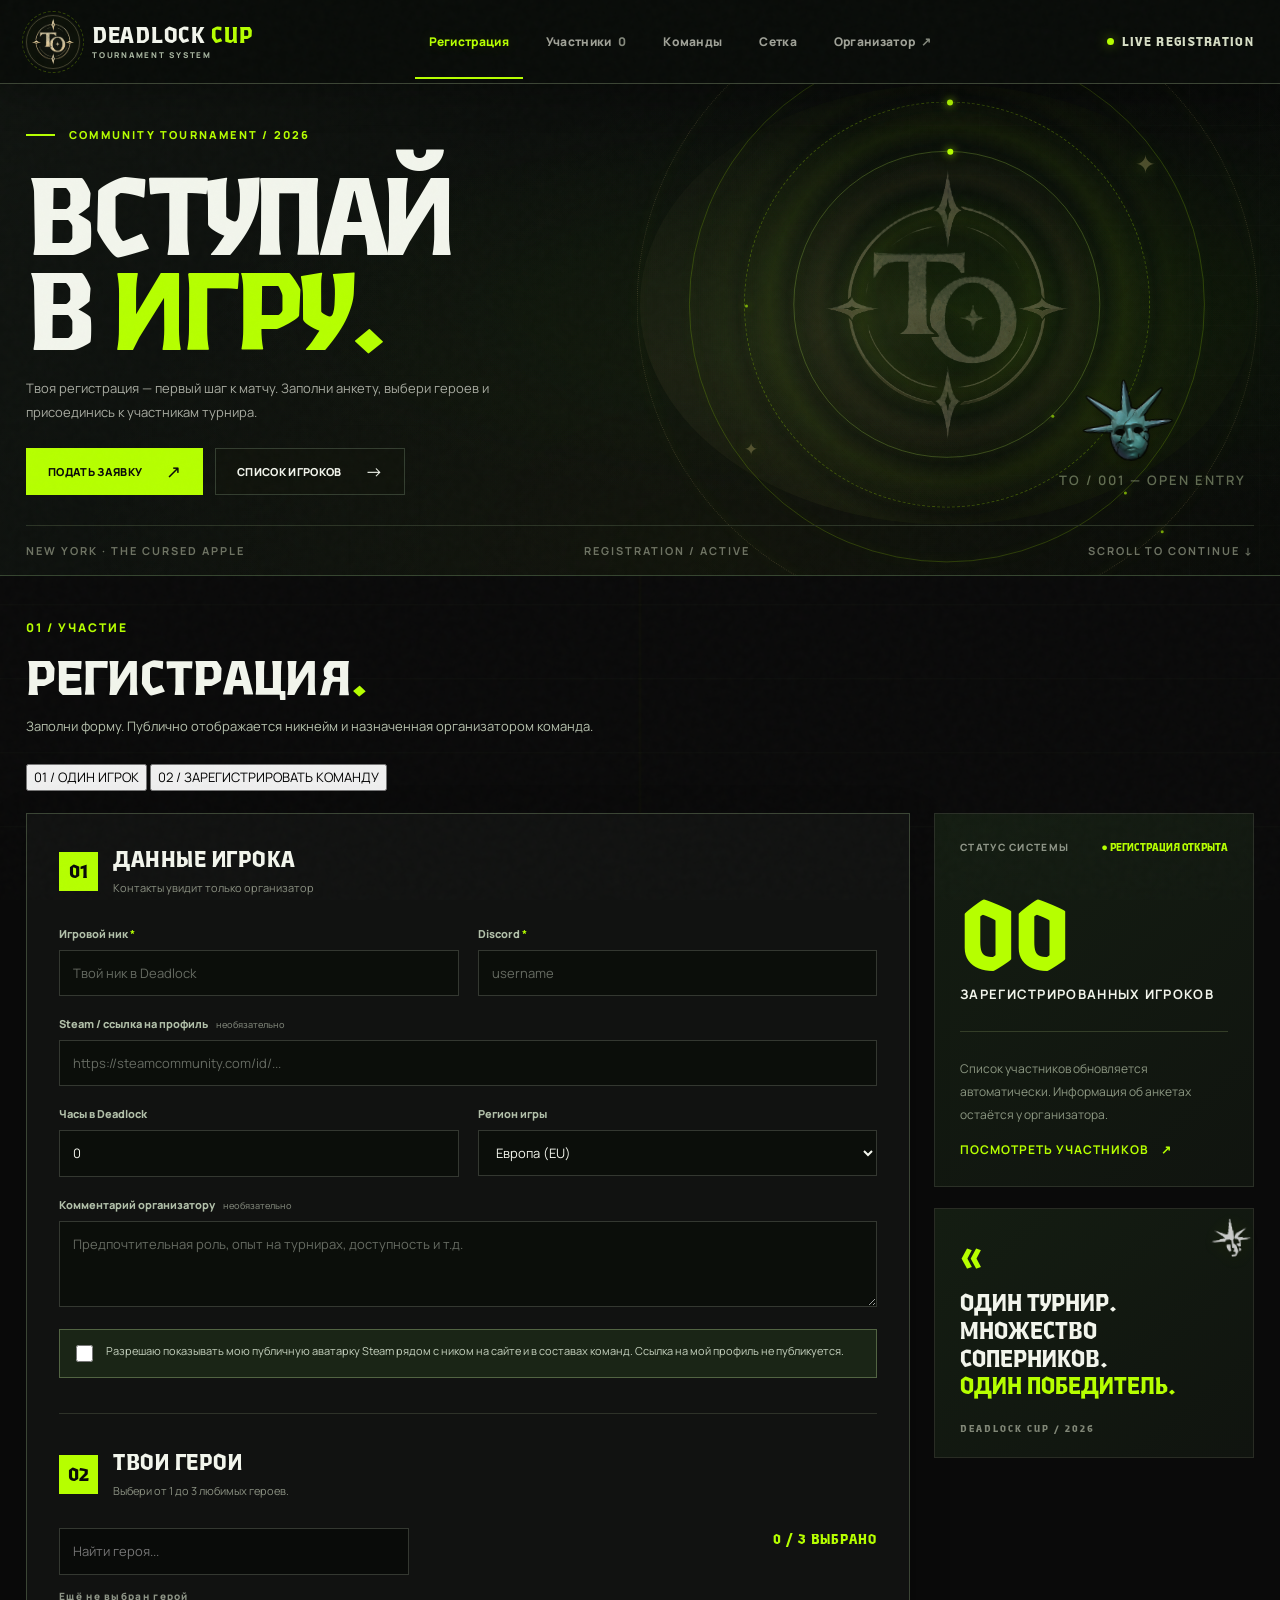
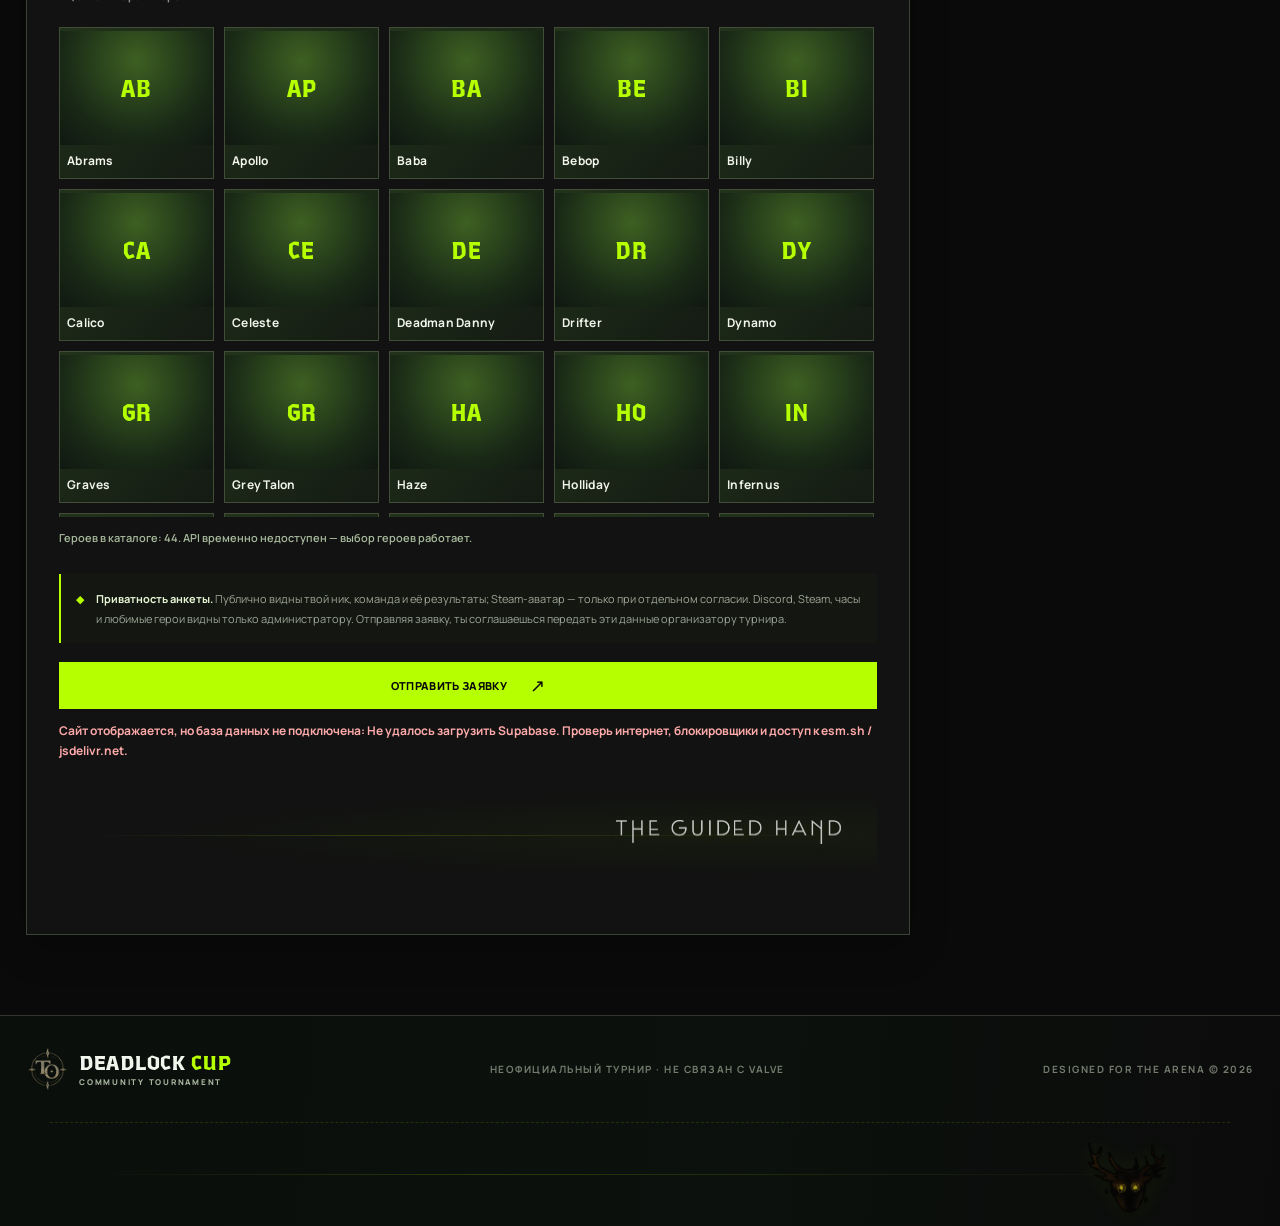
==== index.html @ 139a9044 "v3.14" ====
<!doctype html>
<html lang="ru">
<head>
  <meta charset="UTF-8"><meta name="viewport" content="width=device-width,initial-scale=1">
  <meta name="theme-color" content="#0A0A0A">
  <meta name="description" content="Deadlock Cup — регистрация участников турнира и информационный центр.">
  <title>DEADLOCK CUP · The Cursed City</title>
  <link rel="icon" type="image/png" href="./assets/to-favicon.png">
  <link rel="preconnect" href="https://fonts.googleapis.com">
  <link rel="preconnect" href="https://fonts.gstatic.com" crossorigin>
  <link href="https://fonts.googleapis.com/css2?family=Manrope:wght@400;500;600;700;800&family=Rajdhani:wght@500;600;700&display=swap" rel="stylesheet">
  <link rel="stylesheet" href="./styles.css">
  <link rel="stylesheet" href="./stable-v3.css">
  <link rel="stylesheet" href="./v32.css">
  <link rel="stylesheet" href="./teams-v35.css">
  <link rel="stylesheet" href="./teams-v36.css">
  <link rel="stylesheet" href="./teams-v37.css?v=3.7.1">
  <link rel="stylesheet" href="./teams-v38.css?v=3.8">
  <link rel="stylesheet" href="./easter-eggs.css?v=3.13">
  <link rel="stylesheet" href="./teams-v310.css?v=3.10">
  <link rel="stylesheet" href="./theme-v314.css?v=3.14">
</head>
<body>
  <div class="noise" aria-hidden="true"></div>
  <header class="header">
    <a class="brand" href="./index.html" aria-label="Deadlock Cup — главная"><span class="brand-mark dc-brand-mark"><img src="./assets/to-emblem.png" alt="" width="44" height="48"></span><span class="brand-word">DEADLOCK <b>CUP</b><small>TOURNAMENT SYSTEM</small></span></a>
    <nav class="nav" aria-label="Разделы сайта">
      <button class="nav-btn active" data-view="register">Регистрация</button>
      <button class="nav-btn" data-view="roster">Участники <span id="navCount">0</span></button>
      <button class="nav-btn" data-view="teams">Команды</button>
      <button class="nav-btn" data-view="bracket">Сетка</button>
      <button class="nav-btn" data-view="admin">Организатор <span class="lock">↗</span></button>
    </nav>
    <div class="header-label"><span class="pulse"></span> LIVE REGISTRATION</div>
  </header>
  <div id="demoBanner" class="demo-banner" hidden>ДЕМОРЕЖИМ · данные сохраняются только в этом браузере. Для общего сайта подключите Supabase по README.md.</div>

  <main>
    <section class="hero-banner" id="pageIntro">
      <div class="banner-inner container">
        <div class="hero-left">
          <div class="eyebrow"><span class="eyebrow-line"></span> COMMUNITY TOURNAMENT / 2026</div>
          <h1>ВСТУПАЙ<br>В <em>ИГРУ.</em></h1>
          <p>Твоя регистрация — первый шаг к матчу. Заполни анкету, выбери героев и присоединись к участникам турнира.</p>
          <div class="hero-actions"><button id="heroRegister" class="btn btn-primary">Подать заявку <span>↗</span></button><button id="heroRoster" class="btn btn-ghost">Список игроков <span>→</span></button></div>
        </div>
        <div class="hero-right" aria-hidden="true">
          <div class="dc-orbit-system">
            <div class="dc-orbit-wash"></div>
            <div class="hero-ring ring-a"></div>
            <div class="hero-ring ring-b"></div>
            <div class="hero-ring ring-c"></div>
            <div class="hero-ring ring-d"></div>
            <div class="dc-orbit-compass dc-orbit-compass-one">✦</div>
            <div class="dc-orbit-compass dc-orbit-compass-two">✦</div>
            <img class="dc-orbit-logo" src="./assets/to-emblem.png" alt="" decoding="async">
          </div>
          <div class="hero-serial">TO / 001 — OPEN ENTRY</div>
        </div>
      </div>
      <div class="banner-bottom container"><span>NEW YORK · THE CURSED APPLE</span><span>REGISTRATION / ACTIVE</span><span>SCROLL TO CONTINUE ↓</span></div>
    </section>

    <div class="container content">
      <section id="view-register" class="view">
        <div class="section-kicker">01 / УЧАСТИЕ</div>
        <div class="section-heading"><div><h2>РЕГИСТРАЦИЯ<span class="dot">.</span></h2><p>Заполни форму. Публично отображается никнейм и назначенная организатором команда.</p></div><span class="section-numeral">01—03</span></div>
        <div class="reg-mode-tabs" role="group" aria-label="Тип регистрации">
          <button type="button" class="reg-mode-btn active" data-reg-mode="solo" aria-pressed="true">01 / ОДИН ИГРОК</button>
          <button type="button" class="reg-mode-btn" data-reg-mode="team" aria-pressed="false">02 / ЗАРЕГИСТРИРОВАТЬ КОМАНДУ</button>
        </div>
        <div id="soloRegistration" class="registration-layout">
          <form id="registerForm" class="panel form-panel">
            <div class="panel-heading"><div class="step">01</div><div><h3>ДАННЫЕ ИГРОКА</h3><p>Контакты увидит только организатор</p></div></div>
            <div class="field-grid">
              <label class="field"><span>Игровой ник <b>*</b></span><input id="nickname" required autocomplete="off" minlength="2" maxlength="32" placeholder="Твой ник в Deadlock"></label>
              <label class="field"><span>Discord <b>*</b></span><input id="discord" required autocomplete="off" minlength="2" maxlength="100" placeholder="username"></label>
              <label class="field full"><span>Steam / ссылка на профиль <small>необязательно</small></span><input id="steam" type="text" maxlength="200" placeholder="https://steamcommunity.com/id/..."></label>
              <label class="field"><span>Часы в Deadlock</span><input id="hours" type="number" min="0" max="10000" step="1" value="0" inputmode="numeric"></label>
              <label class="field"><span>Регион игры</span><select id="region"><option value="EU">Европа (EU)</option><option value="NA">Северная Америка (NA)</option><option value="ASIA">Азия (ASIA)</option><option value="OTHER">Другой</option></select></label>
              <label class="field full"><span>Комментарий организатору <small>необязательно</small></span><textarea id="notes" maxlength="800" rows="3" placeholder="Предпочтительная роль, опыт на турнирах, доступность и т.д."></textarea></label>
            </div>
            <label class="dc-steam-consent"><input type="checkbox" id="steamAvatarOptIn"><span>Разрешаю показывать мою публичную аватарку Steam рядом с ником на сайте и в составах команд. Ссылка на мой профиль не публикуется.</span></label>
            <div class="form-divider"></div>
            <div class="panel-heading"><div class="step">02</div><div><h3>ТВОИ ГЕРОИ</h3><p>Выбери от 1 до 3 любимых героев.</p></div></div>
            <div class="hero-filter"><input id="heroSearch" type="search" placeholder="Найти героя..." aria-label="Найти героя"><span id="heroCounter">0 / 3 ВЫБРАНО</span></div>
            <div id="selectedHeroes" class="selected-heroes"></div>
            <div id="heroesGrid" class="heroes-grid" aria-live="polite"><div class="empty-mini">Загрузка героев...</div></div>
            <div id="heroLoadStatus" class="hero-load-status" role="status" aria-live="polite"></div>
            <div class="privacy-note"><span class="shield">◆</span><span><strong>Приватность анкеты.</strong> Публично видны твой ник, команда и её результаты; Steam-аватар — только при отдельном согласии. Discord, Steam, часы и любимые герои видны только администратору. Отправляя заявку, ты соглашаешься передать эти данные организатору турнира.</span></div>
            <button id="registerSubmit" class="btn btn-primary btn-wide" type="submit">ОТПРАВИТЬ ЗАЯВКУ <span>↗</span></button>
            <div id="registerMessage" class="message" role="status" aria-live="polite"></div>
          </form>
          <aside class="sidebar">
            <div class="info-panel"><div class="info-top"><span class="text-muted">СТАТУС СИСТЕМЫ</span><span class="small-green">● РЕГИСТРАЦИЯ ОТКРЫТА</span></div><div class="info-big" id="sideCount">00</div><div class="info-caption">ЗАРЕГИСТРИРОВАННЫХ ИГРОКОВ</div><div class="info-rule"></div><p>Список участников обновляется автоматически. Информация об анкетах остаётся у организатора.</p><button class="text-link" id="sideRoster">ПОСМОТРЕТЬ УЧАСТНИКОВ <span>↗</span></button></div>
            <div class="info-quote"><span>«</span><p>ОДИН ТУРНИР.<br>МНОЖЕСТВО СОПЕРНИКОВ.<br><em>ОДИН ПОБЕДИТЕЛЬ.</em></p><div>DEADLOCK CUP / 2026</div></div>
          </aside>
        </div>
        <section id="teamRegistration" hidden class="panel team-apply-panel">
          <div class="panel-heading"><div class="step">06</div><div><h3>ЗАРЕГИСТРИРОВАТЬ КОМАНДУ</h3><p>Капитан заполняет полные данные каждого участника. Заявка отправится на проверку организатору.</p></div></div>
          <form id="teamRequestForm" class="team-apply-form">
            <div class="field-grid">
              <label class="field"><span>Название команды <b>*</b></span><input name="team_name" id="requestTeamName" required minlength="2" maxlength="36" placeholder="Например, HEALING RITE" autocomplete="off"></label>
              <label class="field"><span>Основной регион команды</span><select id="requestRegion"><option value="EU">Европа</option><option value="NA">Северная Америка</option><option value="ASIA">Азия</option><option value="OTHER">Другой</option></select></label>
            </div>
            <div class="team-apply-roster-title"><strong>АНКЕТЫ ИГРОКОВ</strong><span>ОТ 2 ДО 6 ИГРОКОВ · ПЕРВЫЙ — КАПИТАН</span></div>
            <p class="team-profile-help">Заполни карточку капитана и минимум одного товарища. Для каждого участника укажи Discord и от одного до трёх героев. Остальные карточки можно оставить пустыми.</p>
            <div id="teamMemberForms" class="team-profile-list"></div>
            <div class="field-grid">
              <label class="field full"><span>Комментарий по команде <small>необязательно</small></span><textarea id="requestNote" rows="3" maxlength="800" placeholder="Дополнительные сведения для организатора"></textarea></label>
            </div>
            <label class="team-request-consent"><input id="requestConsent" type="checkbox" required><span>Подтверждаю, что <strong>получил разрешение каждого игрока</strong> указать его Discord, Steam и игровые данные для организатора, а также опубликовать его игровой ник в составе после одобрения команды.</span></label>
            <div class="privacy-note"><span class="shield">◆</span><span><strong>Контакты остаются приватными:</strong> Discord, Steam, часы, выбранные герои и комментарии доступны только администраторам. Аватар Steam не публикуется по заявке капитана — только после отдельного согласия самого игрока. Если у участника уже есть принятая индивидуальная анкета, её данные не перезаписываются.</span></div>
            <button type="submit" class="btn btn-primary btn-wide" id="requestTeamSubmit">ОТПРАВИТЬ КОМАНДУ НА ПРОВЕРКУ ↗</button>
            <div class="message" id="requestTeamMessage" role="status" aria-live="polite"></div>
          </form>
        </section>
      </section>

      <section id="view-roster" class="view dc-decorated-view" hidden>
        <div class="dc-view-hero dc-view-hero-roster">
        <!-- Decorative orbital system: no interactive elements -->
        <div class="dc-section-art" aria-hidden="true"><div class="dc-section-halo"></div><i class="dc-mini-ring mini-a"></i><i class="dc-mini-ring mini-b"></i><i class="dc-mini-ring mini-c"></i><img src="./assets/to-emblem.png" alt=""></div>
        
        <div class="section-kicker">02 / УЧАСТНИКИ</div>
        <div class="section-heading"><div><h2>СПИСОК ИГРОКОВ<span class="dot">.</span></h2><p>Публично доступны никнеймы и аватары только при согласии участника. Анкеты скрыты.</p></div><span class="section-numeral">02—03</span></div>
        </div>
        <div class="panel roster-panel"><div class="roster-head"><div><span class="text-muted">REGISTERED PLAYERS</span><h3><span id="rosterCount">0</span> УЧАСТНИКОВ</h3></div><input id="rosterSearch" class="roster-search" type="search" placeholder="Поиск по нику..."></div><div id="rosterGrid" class="roster-grid"></div><div class="roster-foot">Никнеймы и принадлежность к команде доступны публично. Контакты и анкеты скрыты.</div></div>
      </section>

      <section id="view-teams" class="view dc-decorated-view" hidden>
        <div class="dc-view-hero dc-view-hero-teams">
        <div class="dc-section-art" aria-hidden="true"><div class="dc-section-halo"></div><i class="dc-mini-ring mini-a"></i><i class="dc-mini-ring mini-b"></i><i class="dc-mini-ring mini-c"></i><img src="./assets/to-emblem.png" alt=""></div>
        
        <div class="section-kicker">03 / КОМАНДЫ</div>
        <div class="section-heading"><div><h2>КОМАНДЫ<span class="dot">.</span></h2><p>Актуальные составы по 6 человек. Организатор может менять их в любой момент.</p></div><span class="section-numeral" id="publicTeamCount">0</span></div>
        </div>
        <div id="teamsPublicGrid" class="t-public-teams"><div class="t-placeholder">Загрузка составов...</div></div>
      </section>
      <section id="view-bracket" class="view dc-decorated-view" hidden>
        <div class="dc-view-hero dc-view-hero-bracket">
        <div class="dc-section-art" aria-hidden="true"><div class="dc-section-halo"></div><i class="dc-mini-ring mini-a"></i><i class="dc-mini-ring mini-b"></i><i class="dc-mini-ring mini-c"></i><img src="./assets/to-emblem.png" alt=""></div>
        
        <div class="section-kicker">04 / ТУРНИР</div>
        <div class="section-heading"><div><h2>ТУРНИРНАЯ СЕТКА<span class="dot">.</span></h2><p>Этапы, счёт и продвижение победителей обновляются автоматически.</p></div></div>
        </div>
        <div id="bracketPublic"><div class="t-placeholder">Загрузка турнирной сетки...</div></div>
      </section>
      <section id="view-admin" class="view dc-decorated-view" hidden>
        <div class="dc-view-hero dc-view-hero-admin">
        <div class="dc-section-art" aria-hidden="true"><div class="dc-section-halo"></div><i class="dc-mini-ring mini-a"></i><i class="dc-mini-ring mini-b"></i><i class="dc-mini-ring mini-c"></i><img src="./assets/to-emblem.png" alt=""></div>
        
        <div class="section-kicker">03 / УПРАВЛЕНИЕ</div>
        <div class="section-heading"><div><h2>ПАНЕЛЬ ТУРНИРА<span class="dot">.</span></h2><p>Закрытая зона организатора. Доступ по Supabase Auth и роли администратора.</p></div><span class="section-numeral">03—03</span></div>
        </div>
        <div id="adminLogin" class="panel login-panel">
          <div class="login-icon">⌑</div><h3>ВХОД ДЛЯ ОРГАНИЗАТОРА</h3><p>Авторизуйся с учётной записью администратора, созданной в Supabase.</p>
          <form id="loginForm" class="login-form"><label class="field"><span>E-mail</span><input id="loginEmail" type="email" required autocomplete="email" placeholder="admin@example.com"></label><label class="field"><span>Пароль</span><input id="loginPassword" type="password" required autocomplete="current-password" placeholder="••••••••"></label><button type="submit" class="btn btn-primary btn-wide">ВОЙТИ <span>↗</span></button></form>
          <div id="loginMessage" class="message" aria-live="polite"></div>
        </div>
        <div id="adminDashboard" hidden>
          <div class="admin-toolbar"><div><span class="text-muted">CONTROL CENTER / PRIVATE</span><h3>УПРАВЛЕНИЕ СИСТЕМОЙ</h3></div><div class="toolbar-actions"><button class="btn btn-outline" id="exportJson">Экспорт JSON ↓</button><button class="btn btn-outline" id="exportCsv">Экспорт CSV ↓</button><button class="btn btn-outline" id="logout">Выйти ↗</button></div></div>
          <div class="admin-metrics"><div class="metric"><span>ВСЕ ЗАЯВКИ</span><strong id="metricAll">0</strong></div><div class="metric"><span>ОЖИДАЮТ</span><strong id="metricPending">0</strong></div><div class="metric"><span>ПРИНЯТЫ</span><strong id="metricApproved">0</strong></div><div class="metric"><span>ОТКЛОНЕНЫ</span><strong id="metricRejected">0</strong></div></div>
          <section class="team-applications panel" id="teamApplicationsPanel">
            <div class="team-applications-heading"><div><span class="section-kicker">TEAM APPLICATIONS / PRIVATE</span><h3>ЗАЯВКИ КОМАНД</h3><p>Проверяй состав и контакт капитана до публикации. После принятия команда появится на сайте.</p></div><button type="button" class="btn btn-outline" id="refreshTeamApplications">ОБНОВИТЬ ↻</button></div>
            <div class="message" id="teamApplicationMessage" role="status" aria-live="polite"></div>
            <div id="teamApplicationsList"><div class="empty-mini">Загрузка заявок...</div></div>
          </section>
          <section id="tournamentAdmin" class="t-admin-section">
            <div class="section-kicker section-gap">ROSTER / TEAMS</div>
            <div class="section-heading compact"><div><h2>СОСТАВЫ КОМАНД<span class="dot">.</span></h2><p>Создавай команды, переносись между ростерами перетаскиванием или через меню. Только принятые игроки.</p></div></div>
            <div class="t-admin-topbar panel"><form id="createTeamForm" class="t-team-create"><label class="field"><span>Название новой команды</span><input id="newTeamName" placeholder="Например: HEALING RITE" minlength="2" maxlength="36" required></label><button class="btn btn-primary" type="submit">+ КОМАНДА</button></form><div class="t-team-summary"><strong id="adminTeamCount">0</strong><span>КОМАНД</span><small id="tournamentPlayerStats">0 В СОСТАВАХ / 0 В РЕЗЕРВЕ</small></div></div>
            <div id="unassignedDropzone" class="panel t-reserve"><div class="t-reserve-heading"><div><strong>РЕЗЕРВ ИГРОКОВ</strong><small>Здесь все принятые игроки без команды. Перенеси карточку в нужный ростер.</small></div><span>↓ DROP HERE</span></div><div id="unassignedPlayers" class="t-player-pool"></div></div>
            <div id="tournamentRosterMessage" class="message t-roster-message" role="status" aria-live="polite"></div>
            <div id="guestInfoPanel" class="team-guest-info panel" hidden><div class="team-guest-info-head"><strong>АНКЕТА ИГРОКА ИЗ КОМАНДНОЙ ЗАЯВКИ</strong><button type="button" id="closeGuestInfo" class="btn btn-outline">ЗАКРЫТЬ ×</button></div><div id="guestInfoContent"></div></div>
            <div id="dcTeamEditor" class="panel dc-team-editor" hidden>
              <div class="dc-team-editor-title"><strong>ОФОРМЛЕНИЕ КОМАНДЫ — <span id="dcEditingName"></span></strong><button type="button" id="dcCloseEditor" class="action-btn">× ЗАКРЫТЬ</button></div>
              <form id="dcTeamEditorForm" class="dc-team-editor-form">
                <label class="field"><span>ЦВЕТ КОМАНДЫ</span><input type="color" id="dcTeamColor" value="#D9B47B" aria-label="Выбери цвет команды"></label>
                <label class="field"><span>ЭМБЛЕМА — PNG / JPEG / WEBP, ДО 2 МБ</span><input type="file" id="dcTeamLogoFile" accept="image/png,image/jpeg,image/webp"></label>
                <button type="submit" class="btn btn-primary">СОХРАНИТЬ ОФОРМЛЕНИЕ</button>
                <button type="button" class="btn btn-outline" id="dcClearTeamLogo">УБРАТЬ ЭМБЛЕМУ</button>
              </form><div id="dcTeamEditorMessage" class="message" role="status" aria-live="polite"></div>
            </div>
            <div id="adminTeamsGrid" class="t-admin-teams"></div>
            <div class="section-kicker section-gap">BRACKET / CONTROL</div>
            <div class="section-heading compact"><div><h2>РЕДАКТОР СЕТКИ<span class="dot">.</span></h2><p>Олимпийская система с автоматическим переходом победителей. Пересоздание сетки стирает старые результаты.</p></div></div>
            <div class="t-bracket-toolbar panel"><label class="field"><span>Порядок посева</span><select id="seedSort"><option value="alphabetical">По алфавиту</option><option value="random">Случайный</option></select></label><button class="btn btn-primary" id="generateBracket" type="button">СФОРМИРОВАТЬ СЕТКУ ↗</button><button class="btn btn-outline" id="clearBracket" type="button">ОЧИСТИТЬ СЕТКУ</button><button class="btn btn-outline" id="stopOnAir" type="button">СКРЫТЬ МАТЧ В OBS</button></div>
            <div id="tournamentMessage" class="message" role="status" aria-live="polite"></div>
            <div id="adminBracket"></div>
            <div id="tournamentMigrationNotice" class="message error" hidden></div>
          </section>
          <div class="panel admin-list-panel"><div class="admin-list-header"><div><h3>АНКЕТЫ УЧАСТНИКОВ</h3><p>Личные анкеты и анкеты из принятых команд · доступны только администраторам</p></div><div class="filters"><select id="adminStatusFilter"><option value="all">Все статусы</option><option value="pending">Ожидают</option><option value="approved">Приняты</option><option value="rejected">Отклонены</option></select><input id="adminSearch" type="search" placeholder="Поиск ника / Discord..."></div></div><div id="adminSyncMessage" class="message" role="status" aria-live="polite"></div><div id="adminRows" class="admin-rows"></div></div>
          <div class="section-kicker section-gap">OBS / BROADCAST</div><div class="section-heading compact"><div><h2>ТРАНСЛЯЦИЯ<span class="dot">.</span></h2><p>Меняй счёт и ники в панели — оверлей обновится в OBS автоматически.</p></div></div>
          <div class="broadcast-layout">
            <form class="panel broadcast-panel" id="broadcastForm"><div class="panel-heading"><div class="step">●</div><div><h3>ТАБЛО МАТЧА</h3><p>Публикуются только ники и счёт, без личных анкет</p></div></div>
              <label class="field"><span>Раунд / этап</span><input id="roundLabel" maxlength="80" placeholder="ПОЛУФИНАЛ · BO3"></label>
              <div class="field-grid"><label class="field"><span>Игрок слева</span><select id="leftPlayer"></select></label><label class="field"><span>Игрок справа</span><select id="rightPlayer"></select></label><label class="field"><span>Счёт слева</span><input id="scoreLeft" type="number" min="0" max="99" value="0"></label><label class="field"><span>Счёт справа</span><input id="scoreRight" type="number" min="0" max="99" value="0"></label></div>
              <label class="switch-label"><input id="broadcastVisible" type="checkbox" checked><span>Показывать матч в OBS</span></label>
              <button class="btn btn-primary btn-wide" type="submit">СОХРАНИТЬ ТАБЛО <span>↗</span></button><div class="message" id="broadcastMessage" aria-live="polite"></div>
            </form>
            <div class="panel obs-panel"><h3>ИСТОЧНИКИ ДЛЯ OBS</h3><p>Добавь «Браузер» в OBS и вставь адрес соответствующего оверлея.</p><div class="overlay-item"><div><b>01 / Счёт матча</b><small>Прозрачное табло • 1920×1080</small></div><button class="mini-btn" data-copy-overlay="match">КОПИРОВАТЬ ↗</button></div><div class="overlay-item"><div><b>02 / Список участников</b><small>Сетка ников • 1920×1080</small></div><button class="mini-btn" data-copy-overlay="roster">КОПИРОВАТЬ ↗</button></div><div class="overlay-item"><div><b>03 / Нижняя плашка</b><small>Ники текущей пары • 1920×1080</small></div><button class="mini-btn" data-copy-overlay="lowerthird">КОПИРОВАТЬ ↗</button></div><div class="overlay-item"><div><b>04 / Командный матч</b><small>Выбранный из сетки матч • 1920×1080</small></div><button class="mini-btn" data-copy-overlay="teams">КОПИРОВАТЬ ↗</button></div><div class="obs-foot">Оверлеи получают только данные, разрешённые к публичному показу.</div><div id="copyMessage" class="message" aria-live="polite"></div></div>
          </div>
        </div>
      </section>
    </div>
  </main>
  <footer class="footer"><div class="container footer-inner"><div class="dc-footer-brand"><img src="./assets/to-emblem.png" alt="" width="38" height="42"><div class="brand-word">DEADLOCK <b>CUP</b><small>COMMUNITY TOURNAMENT</small></div></div><span>НЕОФИЦИАЛЬНЫЙ ТУРНИР · НЕ СВЯЗАН С VALVE</span><span>DESIGNED FOR THE ARENA © 2026</span></div></footer>
  <script>
    // Даже если JavaScript-модуль не загрузится, не оставляем бесконечный спиннер.
    setTimeout(() => {
      const grid = document.getElementById('heroesGrid');
      if (grid && grid.textContent.includes('Загрузка героев')) {
        grid.innerHTML = '<div class="empty-mini">Не удалось запустить каталог. Нажми Ctrl+F5; если проблема останется — проверь Console (F12) и доступность app.js / db.js.</div>';
      }
    }, 8000);
  </script>
  <script type="module" src="./app.js"></script>
  <script defer src="./easter-eggs.js?v=3.13"></script>
  <script defer src="./motion-v314.js?v=3.14"></script>
</body>
</html>
---- styles.css ----
/* Пользовательский шрифт Valve Occult SemiBold. Поместите исходный
   ValveOccult-SemiBold.ttf рядом с этим файлом в корень сайта. */
@font-face {
  font-family: 'Deadlock Occult';
  src: url('./ValveOccult-SemiBold.ttf') format('truetype');
  font-weight: 600;
  font-style: normal;
  font-display: swap;
}

:root{--bg:#0A0A0A;--lime:#B6FF00;--panel:#111211;--panel2:#161815;--edge:#2c2e28;--muted:#85897d;--white:#f1f3ea;--negative:#f48f8f}*{box-sizing:border-box}html{scroll-behavior:smooth}body{margin:0;background:var(--bg);color:var(--white);font-family:'Deadlock Occult',Arial,sans-serif;font-size:14px;line-height:1.55;min-height:100vh}button,input,select,textarea{font:inherit}button{cursor:pointer}a{color:inherit;text-decoration:none}[hidden]{display:none!important}::selection{color:#0a0a0a;background:var(--lime)}.container{width:min(1320px,calc(100% - 72px));margin:0 auto}.noise{position:fixed;inset:0;z-index:20;pointer-events:none;opacity:.025;background-image:url('data:image/svg+xml,%3Csvg viewBox=%220 0 160 160%22 xmlns=%22http://www.w3.org/2000/svg%22%3E%3Cfilter id=%22n%22%3E%3CfeTurbulence type=%22fractalNoise%22 baseFrequency=%22.74%22 numOctaves=%223%22 stitchTiles=%22stitch%22/%3E%3C/filter%3E%3Crect width=%22100%25%22 height=%22100%25%22 filter=%22url(%23n)%22 opacity=%22.8%22/%3E%3C/svg%3E')}.header{height:85px;padding:0 max(36px,calc((100vw - 1320px)/2));border-bottom:1px solid #262720;display:flex;align-items:center;justify-content:space-between;gap:25px;background:#0a0a0af7;position:sticky;top:0;z-index:15;backdrop-filter:blur(15px)}.brand{display:flex;align-items:center;gap:11px;flex:none}.brand-mark{width:43px;height:43px;background:var(--lime);color:var(--bg);font-family:'Deadlock Occult',sans-serif;font-size:34px;font-weight:700;line-height:46px;letter-spacing:-6px;padding-left:6px;transform:skew(-9deg)}.brand-mark span{font-size:14px;letter-spacing:-3px;margin-left:1px}.brand-word{font-family:'Deadlock Occult',sans-serif;font-weight:700;font-size:25px;letter-spacing:.7px;line-height:1}.brand-word b{color:var(--lime)}.brand-word small{display:block;font-family:'Deadlock Occult',sans-serif;font-size:8px;letter-spacing:2.1px;font-weight:700;margin-top:4px;color:var(--muted)}.nav{display:flex;align-items:center;gap:9px;height:100%;margin:auto}.nav-btn{border:0;border-bottom:2px solid transparent;background:none;color:#a0a298;padding:30px 16px 27px;font-size:12px;font-weight:800;letter-spacing:.3px;height:100%;transition:.2s}.nav-btn:hover,.nav-btn.active{border-bottom-color:var(--lime);color:var(--lime)}.nav-btn span{margin-left:4px;color:#85897d}.header-label{display:flex;align-items:center;gap:8px;font-family:'Deadlock Occult',sans-serif;font-size:13px;letter-spacing:1.3px;white-space:nowrap;color:#d6ddc5}.pulse{width:7px;height:7px;background:var(--lime);border-radius:100%;box-shadow:0 0 12px #b6ff0080;animation:pulse 2s infinite}@keyframes pulse{50%{opacity:.35;box-shadow:none}}.demo-banner{background:#c4ed66;color:#10120c;font-weight:800;text-align:center;padding:10px 20px;font-size:12px}.hero-banner{position:relative;min-height:475px;background:radial-gradient(ellipse at 74% 44%,#23300f55,transparent 40%),linear-gradient(130deg,#0d0f09,#0A0A0A 58%);overflow:hidden;border-bottom:1px solid #272c21}.hero-banner:before{content:'';position:absolute;inset:0;background:repeating-linear-gradient(0deg,transparent,transparent 49px,#20251b44 50px),repeating-linear-gradient(90deg,transparent,transparent 69px,#20251b33 70px);mask-image:linear-gradient(90deg,transparent 25%,#000)}.banner-inner{min-height:425px;position:relative;display:grid;grid-template-columns:1fr 1fr;align-items:center}.hero-left{padding:42px 0 30px;position:relative;z-index:2}.eyebrow,.section-kicker{color:var(--lime);font-size:11px;font-weight:800;letter-spacing:2.2px}.eyebrow{display:flex;align-items:center;gap:14px}.eyebrow-line{width:29px;height:2px;background:var(--lime)}h1,h2,h3,p{margin-top:0}.hero-left h1{font-family:'Deadlock Occult',sans-serif;font-size:clamp(75px,9vw,130px);line-height:.82;letter-spacing:-3.5px;margin:24px 0 19px;font-weight:700}.hero-left h1 em{font-style:normal;color:var(--lime)}.hero-left>p{max-width:470px;color:#a8aba1;font-size:13px;line-height:1.85}.hero-actions{display:flex;gap:12px;margin-top:24px;flex-wrap:wrap}.btn{display:inline-flex;justify-content:center;align-items:center;gap:23px;min-height:47px;padding:0 21px;border:1px solid var(--edge);font-weight:900;letter-spacing:.35px;font-size:11px;text-transform:uppercase;transition:.2s}.btn span{font-size:18px;font-weight:400}.btn-primary{background:var(--lime);color:#0a0a0a;border-color:var(--lime)}.btn-primary:hover{background:#d0ff4f;border-color:#d0ff4f;transform:translateY(-1px)}.btn-ghost,.btn-outline{background:#11140d99;color:var(--white)}.btn-ghost:hover,.btn-outline:hover{border-color:var(--lime);color:var(--lime)}.btn-wide{width:100%}.hero-right{position:relative;height:415px;display:flex;align-items:center;justify-content:center}.hero-ring{position:absolute;border:1px solid #536c2b44;border-radius:50%;aspect-ratio:1}.ring-a{width:340px}.ring-b{width:450px;border-style:dashed;animation:spin 70s linear infinite}.ring-c{width:565px;border-color:#546d2e26}.ring-a:before,.ring-b:after{content:'';height:8px;width:8px;position:absolute;left:0;top:50%;background:var(--lime);border-radius:50%;box-shadow:0 0 18px var(--lime)}@keyframes spin{to{transform:rotate(360deg)}}.hero-monogram{font-family:'Deadlock Occult',sans-serif;font-size:270px;letter-spacing:-55px;font-weight:700;color:#b6ff000c;-webkit-text-stroke:2px #b6ff0070;transform:skew(-10deg);margin-right:50px;filter:drop-shadow(0 0 45px #b6ff0015)}.hero-monogram span{font-size:100px;letter-spacing:-20px}.hero-serial{position:absolute;bottom:25px;right:4px;font-family:'Deadlock Occult',sans-serif;color:#7b866a;font-weight:600;letter-spacing:3px}.banner-bottom{height:50px;position:relative;display:flex;justify-content:space-between;align-items:center;color:#6e7363;font-family:'Deadlock Occult',sans-serif;font-weight:700;letter-spacing:2px;font-size:11px;border-top:1px solid #2c3426}.content{padding-top:66px;padding-bottom:112px}.section-kicker{margin-bottom:9px}.section-heading{display:flex;align-items:flex-end;justify-content:space-between;margin-bottom:30px;gap:16px}.section-heading h2{font-size:clamp(38px,5.2vw,65px);font-family:'Deadlock Occult',sans-serif;line-height:1;letter-spacing:-1px;font-weight:700;margin:0}.section-heading p{font-size:13px;color:var(--muted);margin:9px 0 0}.dot{color:var(--lime)}.section-numeral{font-family:'Deadlock Occult',sans-serif;color:#4d5345;font-size:15px;font-weight:700;letter-spacing:3px}.registration-layout{display:grid;grid-template-columns:minmax(0,1fr) 325px;gap:24px;align-items:start}.panel{background:#111211;border:1px solid #2d302a}.form-panel{padding:32px}.panel-heading{display:flex;align-items:center;gap:15px;margin-bottom:28px}.step{flex:none;width:39px;height:39px;background:var(--lime);display:flex;align-items:center;justify-content:center;color:#0a0a0a;font-family:'Deadlock Occult',sans-serif;font-size:20px;font-weight:700}.panel-heading h3{font-family:'Deadlock Occult',sans-serif;font-size:23px;letter-spacing:.5px;margin:0;line-height:1}.panel-heading p{font-size:11px;color:#8b9182;margin:5px 0 0}.field-grid{display:grid;grid-template-columns:1fr 1fr;gap:19px}.field{display:flex;flex-direction:column;gap:8px;min-width:0}.field.full{grid-column:1/-1}.field>span{font-size:11px;font-weight:800;color:#d4d9cb}.field>span b{color:var(--lime)}.field>span small{font-weight:500;color:#787d72;margin-left:6px}.field input,.field select,.field textarea,.roster-search,.filters select,.filters input,.hero-filter input{width:100%;border-radius:0;border:1px solid #343831;outline:none;background:#090b09;color:#f5f7ee;padding:12px 13px;min-height:46px;transition:.2s}.field textarea{resize:vertical}.field input:focus,.field select:focus,.field textarea:focus,.roster-search:focus,.filters input:focus,.hero-filter input:focus{border-color:var(--lime);box-shadow:0 0 0 1px #b6ff002e}.field input::placeholder,.field textarea::placeholder,.roster-search::placeholder{color:#666b62}.field select,.filters select{color-scheme:dark}.form-divider{height:1px;background:#2e3229;margin:35px 0}.hero-filter{display:flex;gap:12px;align-items:center;justify-content:space-between;margin:0 0 13px}.hero-filter input{max-width:350px}.hero-filter span{color:var(--lime);font-family:'Deadlock Occult',sans-serif;font-weight:700;letter-spacing:1px;font-size:14px;white-space:nowrap}.selected-heroes{display:flex;gap:6px;flex-wrap:wrap;min-height:26px;margin-bottom:13px}.selected-chip{font-size:11px;font-weight:800;border:1px solid #536a2c;color:var(--lime);background:#24341450;padding:4px 9px}.heroes-grid{display:grid;grid-template-columns:repeat(5,minmax(0,1fr));gap:9px;max-height:434px;overflow-y:auto;padding-right:3px}.hero-card{background:#1d2119;border:1px solid #353a31;padding:0;position:relative;color:var(--white);overflow:hidden;text-align:left;min-height:152px;transition:transform .15s,border-color .15s}.hero-card:hover{border-color:#c3e68d;transform:translateY(-2px)}.hero-card.selected{border-color:var(--lime);box-shadow:inset 0 0 0 1px var(--lime)}.hero-card img{width:100%;height:114px;object-fit:cover;object-position:center 26%;display:block;background:linear-gradient(135deg,#2a381c,#161b12)}.hero-card .image-fallback{display:none;width:100%;height:114px;align-items:center;justify-content:center;color:var(--lime);font:700 34px 'Deadlock Occult';background:#1b2515}.hero-card.no-image .image-fallback{display:flex}.hero-card.no-image img{display:none}.hero-card .hero-name{display:block;overflow:hidden;text-overflow:ellipsis;white-space:nowrap;padding:8px 7px 7px;font:700 12px 'Deadlock Occult';letter-spacing:.25px}.hero-card .hero-check{position:absolute;top:6px;right:6px;background:var(--lime);color:#0a0a0a;font-size:14px;line-height:19px;text-align:center;width:20px;height:20px;font-weight:900}
.hero-card[data-hero="Violet"] img,.hero-card[data-hero="Yamato"] img,.hero-card[data-hero="Vindicta"] img,.hero-card[data-hero="Silver"] img,.hero-card[data-hero="Shiv"] img,.hero-card[data-hero="Solomon"] img,.hero-card[data-hero="Sinclair"] img,.hero-card[data-hero="Wraith"] img{object-position:center 32%}.empty-mini{color:#9ba18e;padding:20px;grid-column:1/-1;font-size:12px}.privacy-note{border-left:2px solid var(--lime);background:#1b24113d;padding:15px;display:flex;gap:12px;margin:27px 0 19px;font-size:11px;line-height:1.8;color:#9fa797}.privacy-note strong{color:#e7f5d4}.shield{color:var(--lime)}.message{min-height:0;font-size:12px;font-weight:700;margin-top:12px;white-space:pre-line}.message.ok{color:var(--lime)}.message.error{color:#ff9d95}.info-panel{border:1px solid #2b3027;padding:25px;background:linear-gradient(130deg,#1c2314,#10130f)}.info-top{display:flex;justify-content:space-between;align-items:center;gap:4px;font-size:9px;font-weight:800}.text-muted{color:#8e9587;font-size:10px;font-weight:800;letter-spacing:1.3px}.small-green{color:var(--lime);font:700 11px 'Deadlock Occult'}.info-big{font-family:'Deadlock Occult',sans-serif;font-weight:700;color:var(--lime);font-size:100px;line-height:1;margin-top:28px;letter-spacing:-3px}.info-caption{font-family:'Deadlock Occult',sans-serif;font-weight:700;letter-spacing:1.3px;font-size:13px}.info-rule{height:1px;background:#343e28;margin:26px 0}.info-panel p{color:#8c9782;font-size:12px;line-height:1.9}.text-link{border:0;background:none;color:var(--lime);font:700 12px 'Deadlock Occult';letter-spacing:1px;padding:3px 0}.text-link span{margin-left:9px}.info-quote{margin-top:21px;background:#181a14;border:1px solid #292c24;padding:22px 25px}.info-quote>span{font:700 50px 'Deadlock Occult';color:var(--lime);line-height:1}.info-quote p{font:700 24px 'Deadlock Occult';line-height:1.15;margin:8px 0 22px}.info-quote em{font-style:normal;color:var(--lime)}.info-quote div{font:600 10px 'Deadlock Occult';letter-spacing:2px;color:#818777}.roster-panel{padding:30px}.roster-head{display:flex;align-items:center;justify-content:space-between;gap:20px;margin-bottom:28px}.roster-head h3{font:700 31px 'Deadlock Occult';margin:5px 0 0}.roster-search{max-width:310px}.roster-grid{display:grid;grid-template-columns:repeat(3,minmax(0,1fr));gap:12px}.roster-entry{display:flex;gap:18px;align-items:center;background:#191c17;border:1px solid #33382c;padding:19px 20px;min-width:0}.roster-index{color:#627553;font:700 18px 'Deadlock Occult'}.roster-name{font:700 23px 'Deadlock Occult';overflow-wrap:anywhere}.roster-entry:hover{border-color:#6c892f}.roster-foot{font-size:11px;color:#838b7d;margin-top:25px;border-top:1px solid #30352c;padding-top:20px}.login-panel{max-width:470px;padding:35px;margin:0 auto;text-align:center}.login-icon{font-size:44px;color:var(--lime)}.login-panel h3{font:700 27px 'Deadlock Occult';margin:5px 0}.login-panel>p{color:#858c7f;font-size:12px}.login-form{text-align:left;display:grid;gap:19px;margin-top:25px}.admin-toolbar{display:flex;justify-content:space-between;align-items:center;gap:18px;margin-bottom:20px}.admin-toolbar h3{font:700 26px 'Deadlock Occult';margin:5px 0 0}.toolbar-actions{display:flex;gap:8px;flex-wrap:wrap}.admin-metrics{display:grid;grid-template-columns:repeat(4,minmax(0,1fr));gap:12px;margin-bottom:18px}.metric{padding:21px;border:1px solid #30362b;background:#171b13}.metric span{font:700 12px 'Deadlock Occult';color:#9aa38f;letter-spacing:1.2px;display:block}.metric strong{font:700 46px 'Deadlock Occult';color:var(--lime);line-height:1.2}.admin-list-panel{padding:26px}.admin-list-header{display:flex;align-items:center;justify-content:space-between;gap:15px;margin-bottom:19px}.admin-list-header h3,.obs-panel h3{font:700 25px 'Deadlock Occult';margin:0}.admin-list-header p{font-size:11px;color:var(--muted);margin:1px 0 0}.filters{display:flex;gap:8px}.filters select,.filters input{max-width:200px;font-size:12px}.admin-rows{display:grid;gap:12px}.player-record{display:grid;grid-template-columns:1fr auto;align-items:start;gap:13px;background:#0d0f0c;border:1px solid #30342c;padding:20px}.player-record-head{display:flex;align-items:center;gap:11px;flex-wrap:wrap;margin-bottom:12px}.player-record-head strong{font:700 25px 'Deadlock Occult'}.state{font:700 11px 'Deadlock Occult';padding:3px 8px;border:1px solid #56602d;color:#c5e76d;letter-spacing:.4px}.state.rejected{color:#e8a19b;border-color:#79433c}.state.pending{color:#d5d7b2;border-color:#706d49}.player-details{display:grid;grid-template-columns:repeat(3,minmax(0,1fr));gap:8px 20px;color:#d5ddca;font-size:12px;word-break:break-word}.player-details div span{display:block;font:700 10px 'Deadlock Occult';letter-spacing:1px;color:#808d75;margin-bottom:2px}.player-details .wide{grid-column:1/-1}.record-heroes{display:flex;gap:8px;flex-wrap:wrap;margin-top:12px}.hero-mini{display:flex;align-items:center;gap:7px;background:#20261a;padding:4px 8px 4px 4px;font:700 12px 'Deadlock Occult'}.hero-mini img{width:27px;height:27px;object-fit:cover;background:#465936}.record-actions{display:grid;grid-template-columns:1fr;gap:7px;min-width:115px}.action-btn{background:#242a1f;color:#dce3d2;border:1px solid #4e5942;font:700 11px 'Deadlock Occult';min-height:29px}.action-btn:hover{color:var(--lime);border-color:var(--lime)}.action-btn.danger:hover{color:#faa;border-color:#b66}.section-gap{margin-top:56px}.section-heading.compact h2{font-size:44px}.broadcast-layout{display:grid;grid-template-columns:1.1fr .9fr;gap:18px;align-items:start}.broadcast-panel,.obs-panel{padding:28px}.broadcast-panel>.field{margin-bottom:19px}.broadcast-panel .field-grid{margin-bottom:18px}.switch-label{display:flex;align-items:center;gap:10px;margin-bottom:20px;color:#c6cbbb;font-size:12px}.switch-label input{accent-color:var(--lime);width:17px;height:17px}.obs-panel>p{font-size:12px;color:#90998a}.overlay-item{display:flex;justify-content:space-between;align-items:center;gap:15px;border-top:1px solid #34392e;padding:18px 0}.overlay-item b{font:700 17px 'Deadlock Occult';display:block}.overlay-item small{font-size:10px;color:#88927e}.mini-btn{background:#202b14;border:1px solid #53623d;color:var(--lime);padding:9px 11px;font:700 11px 'Deadlock Occult';white-space:nowrap}.mini-btn:hover{background:var(--lime);color:#0a0a0a}.obs-foot{font-size:11px;color:#7d8875;border-top:1px solid #34392e;padding-top:13px}.footer{border-top:1px solid #343730;background:#0f110e}.footer-inner{display:flex;align-items:center;justify-content:space-between;gap:15px;padding:30px 0}.footer .brand-word{font-size:22px}.footer-inner>span{font:700 10px 'Deadlock Occult';letter-spacing:1.5px;color:#737b6d}@media(max-width:1100px){.header-label{display:none}.registration-layout{grid-template-columns:minmax(0,1fr) 280px}.heroes-grid{grid-template-columns:repeat(4,minmax(0,1fr))}}@media(max-width:830px){.container{width:min(100% - 36px,650px)}.header{padding:0 18px;height:auto;min-height:78px;flex-wrap:wrap}.nav{order:3;width:100%;height:48px;justify-content:center}.nav-btn{height:48px;padding:12px 9px}.hero-banner{min-height:0}.banner-inner{display:block;min-height:370px}.hero-left{padding:48px 0}.hero-right{position:absolute;inset:0 0 0 25%;opacity:.32;pointer-events:none}.hero-left h1{font-size:95px}.registration-layout,.broadcast-layout{grid-template-columns:1fr}.sidebar{display:grid;grid-template-columns:1fr 1fr;gap:12px}.info-quote{margin-top:0}.admin-metrics{grid-template-columns:repeat(2,1fr)}.roster-grid{grid-template-columns:repeat(2,1fr)}.footer-inner{flex-wrap:wrap}.admin-list-header{align-items:start;flex-direction:column}.filters{width:100%}.filters select,.filters input{flex:1;max-width:none}.player-details{grid-template-columns:repeat(2,minmax(0,1fr))}}@media(max-width:530px){.container{width:calc(100% - 28px)}.header{justify-content:center}.brand-mark{width:36px;height:36px;font-size:28px;line-height:40px}.brand-word{font-size:22px}.nav{gap:2px}.nav-btn{font-size:11px}.hero-left h1{font-size:75px}.banner-bottom span:last-child{display:none}.content{padding-top:45px}.form-panel,.roster-panel,.admin-list-panel,.broadcast-panel,.obs-panel{padding:18px}.section-heading h2{font-size:42px}.section-numeral{display:none}.field-grid{grid-template-columns:1fr}.field.full{grid-column:1}.heroes-grid{grid-template-columns:repeat(3,minmax(0,1fr))}.hero-card{min-height:138px}.hero-card img,.hero-card .image-fallback{height:102px}.sidebar{grid-template-columns:1fr}.info-quote{display:none}.roster-grid{grid-template-columns:1fr}.roster-head{align-items:start;flex-direction:column}.roster-search{max-width:none}.admin-toolbar{align-items:flex-start;flex-direction:column}.player-record{grid-template-columns:1fr}.record-actions{grid-template-columns:repeat(3,1fr)}.player-details{grid-template-columns:1fr 1fr}.filters{flex-direction:column}.filters select,.filters input{max-width:none;width:100%}.overlay-item{align-items:start;flex-direction:column}}

.hero-load-status{color:#909a82;font:600 11px 'Deadlock Occult',Arial,sans-serif;min-height:16px;margin-top:9px}

/* TOURNEY MANAGEMENT / #0A0A0A + #B6FF00 */
.t-placeholder{border:1px dashed #363a32;padding:36px 28px;color:#a5ad9b;background:#111310;line-height:1.6;grid-column:1/-1}
.t-public-teams,.t-admin-teams{display:grid;grid-template-columns:repeat(auto-fit,minmax(310px,1fr));gap:15px}
.t-team-card,.t-admin-team{border:1px solid #32372b;background:#11130f;min-width:0}
.t-team-card{padding:22px}
.t-team-heading{display:flex;gap:14px;align-items:center;border-bottom:1px solid #2c3028;padding-bottom:19px;margin-bottom:14px}
.t-team-number{color:#0a0a0a;font:800 22px 'Deadlock Occult',Arial,sans-serif;background:#b6ff00;padding:8px 11px}
.t-team-heading h3,.t-admin-team h3{font:800 25px 'Deadlock Occult',Arial,sans-serif;color:#f3f5ed;margin:0;overflow-wrap:anywhere}
.t-team-heading small,.t-admin-team-head small{display:block;color:#a5ad9b;font:700 11px 'Deadlock Occult',Arial,sans-serif;letter-spacing:1px}
.t-team-mark{margin-left:auto;color:#b6ff00;font:800 19px 'Deadlock Occult',Arial,sans-serif}
.t-team-playerlist{display:grid;gap:6px}
.t-team-player{background:#1c2018;display:flex;gap:16px;align-items:center;padding:11px 12px;overflow-wrap:anywhere}
.t-team-player span{color:#b6ff00;font:700 13px 'Deadlock Occult',Arial,sans-serif}
.t-team-player b{color:#e6e9df;font:650 13px 'Deadlock Occult',Arial,sans-serif}
.t-team-empty{color:#858c7c;font-size:12px;padding:10px 0}
.t-admin-section{margin-bottom:42px}
.t-admin-topbar,.t-reserve,.t-bracket-toolbar{padding:22px;margin-bottom:16px}
.t-admin-topbar{display:flex;align-items:end;justify-content:space-between;gap:20px;flex-wrap:wrap}
.t-team-create{display:flex;align-items:end;gap:12px;flex:1;min-width:250px;flex-wrap:wrap}
.t-team-create .field{flex:1;min-width:190px}
.t-team-create .btn{min-width:145px;height:49px}
.t-team-summary{display:flex;align-items:center;gap:8px;color:#b6ff00}
.t-team-summary strong{font:800 37px 'Deadlock Occult',Arial,sans-serif}
.t-team-summary span{font:700 12px 'Deadlock Occult',Arial,sans-serif}
.t-team-summary small{color:#a5ad9b;font-size:10px;margin-left:10px}
.t-reserve-heading{display:flex;justify-content:space-between;gap:16px;align-items:center;margin-bottom:15px}
.t-reserve-heading strong{color:#eff3e8;font:800 20px 'Deadlock Occult',Arial,sans-serif}
.t-reserve-heading small{display:block;color:#a5ad9b;font-size:11px;margin-top:3px}
.t-reserve-heading>span{color:#b6ff00;font:700 11px 'Deadlock Occult',Arial,sans-serif}
.t-player-pool{display:grid;grid-template-columns:repeat(auto-fill,minmax(230px,1fr));gap:8px}
.t-player-pill{padding:8px 10px;min-width:0;background:#22251d;border:1px solid #414838;display:flex;align-items:center;gap:8px;cursor:grab}
.t-player-pill b{font:700 12px 'Deadlock Occult',Arial,sans-serif;color:#e6ebdd;overflow-wrap:anywhere;min-width:0;flex:1}
.t-player-pill b small{color:#8a947e}
.t-drag-handle{color:#b6ff00;font-size:20px;line-height:1}
.t-assignment-select{background:#151712!important;color:#b6ff00!important;border:1px solid #424c2e!important;max-width:135px;min-width:90px;font:700 10px 'Deadlock Occult',Arial,sans-serif;padding:7px 4px!important;cursor:pointer}
.t-empty-short{color:#a4af98;font-size:12px;padding:12px}
.t-admin-team{padding:17px;overflow:hidden}
.t-admin-team-head{display:flex;align-items:start;justify-content:space-between;gap:10px;margin-bottom:12px}
.t-admin-team-actions{display:flex;gap:6px}
.t-admin-team-actions button{cursor:pointer;background:#24281f;color:#dae3c9;border:1px solid #3d4535;padding:5px 10px;font-size:20px}
.t-admin-team-actions button:hover{border-color:#b6ff00;color:#b6ff00}
.t-team-dropzone{display:grid;gap:6px;min-height:135px}
.t-team-dropzone .t-player-pill{background:#191e14}
.t-slot-empty{border:1px dashed #414a3b;color:#69755e;padding:9px 12px;font:600 11px 'Deadlock Occult',Arial,sans-serif}
.t-team-dropzone:has(.t-player-pill:hover){border-color:#b6ff00}
.t-bracket-toolbar{display:flex;align-items:end;gap:10px;flex-wrap:wrap}
.t-bracket-toolbar .field{min-width:180px;flex:1;max-width:250px}
.t-bracket-toolbar .btn{min-height:48px}
.t-bracket-wrap{overflow-x:auto;overscroll-behavior-x:contain;padding:2px 0 18px}
.t-bracket{display:flex;align-items:stretch;gap:20px;width:max-content;min-width:100%;padding:8px 0}
.t-bracket-round{width:270px;display:flex;flex-direction:column;gap:14px;min-width:270px}
.t-bracket-round-title{display:flex;align-items:center;gap:10px;min-height:40px;color:#cbd2bd;border-bottom:1px solid #383e32}
.t-bracket-round-title span{color:#b6ff00;font:800 22px 'Deadlock Occult',Arial,sans-serif}
.t-bracket-round-title b{font:800 15px 'Deadlock Occult',Arial,sans-serif;letter-spacing:1px}
.t-round-matchlist{display:flex;flex-direction:column;justify-content:space-around;gap:14px;flex:1}
.t-match-card{border:1px solid #3c4338;background:#151813;min-width:0;overflow:hidden}
.t-match-card.finished{border-left:3px solid #b6ff00}
.t-match-top{padding:8px 11px;border-bottom:1px solid #31392b;display:flex;justify-content:space-between;gap:8px;color:#8b9786;font:800 10px 'Deadlock Occult',Arial,sans-serif;letter-spacing:.7px}
.t-finished,.t-bye{color:#b6ff00}
.t-match-side{display:flex;justify-content:space-between;gap:8px;padding:10px 11px;align-items:center;border-bottom:1px solid #262c23;color:#aab3a2;min-height:40px}
.t-match-side.is-winner{background:#263319;color:#cfff6c}
.t-match-name{font:700 14px 'Deadlock Occult',Arial,sans-serif;overflow-wrap:anywhere}
.t-match-side strong{font:800 18px 'Deadlock Occult',Arial,sans-serif}
.t-match-controls{border-top:1px solid #35412b;padding:10px;display:grid;gap:8px}
.t-match-score-edit{display:flex;justify-content:center;align-items:end;gap:7px}
.t-match-score-edit label{display:grid;gap:3px;justify-items:center}
.t-match-score-edit label span{font-size:9px;color:#88987e}
.t-match-score-edit input{background:#0a0a0a;border:1px solid #556044;color:#fff;text-align:center;width:62px;padding:7px 4px;font-size:17px}
.t-separator{font-size:24px;color:#b6ff00;line-height:32px}
.t-match-buttons{display:flex;gap:5px;justify-content:space-between;flex-wrap:wrap}
.t-mini-action{border:1px solid #b6ff00;background:#b6ff00;color:#0a0a0a;padding:7px;font:800 11px 'Deadlock Occult',Arial,sans-serif;cursor:pointer}
.t-mini-action[disabled]{opacity:.35;cursor:not-allowed}
.t-muted-action{background:#22281c;color:#c8d3b9;border-color:#47543b}
.t-onair{background:#252d1e;color:#b6ff00;border-color:#435c26}
.t-onair[data-selected]{background:#b6ff00;color:#0a0a0a}
.t-champion{margin-top:14px;padding:18px 22px;border-left:4px solid #b6ff00;background:#1d2812;color:#b6ff00;font:700 12px 'Deadlock Occult',Arial,sans-serif}
.t-champion strong{display:block;margin-top:5px;color:#fff;font:800 27px 'Deadlock Occult',Arial,sans-serif}
@media(max-width:900px){.t-admin-topbar{align-items:start}.t-bracket-toolbar .btn{flex:1}.header{flex-wrap:wrap}.nav{flex-wrap:wrap;justify-content:center}}
@media(max-width:550px){.t-public-teams,.t-admin-teams{grid-template-columns:1fr}.t-team-create{min-width:0}.t-reserve-heading>span{display:none}.t-admin-topbar,.t-reserve,.t-bracket-toolbar{padding:15px}.t-team-summary{flex-wrap:wrap}}

/* Сообщение о перемещении видно прямо над командами, а не внизу сетки. */
.t-roster-message:not(:empty){padding:12px 16px;margin:12px 0;border:1px solid #596f28;background:#192314;font-size:12px}
.t-roster-message.error:not(:empty){border-color:#a05b51;background:#301b1a;color:#ffc0b7}
---- stable-v3.css ----
/* Deadlock Cup — stable rebuild. The interface is deliberately independent of decorative JS. */
@font-face{font-family:'Valve Occult Local';src:url('./ValveOccult-SemiBold.ttf') format('truetype');font-display:swap}
:root{--bg:#090b09;--panel:#141713;--panel2:#1a2016;--edge:#333d2e;--muted:#a7b1a0;--white:#eef3e6;--lime:#B6FF00;--accent:#c3a676}
body{background:radial-gradient(circle at 76% 8%,#23371330,transparent 32%),#0A0A0A;color:var(--white)}
body::after{content:'';position:fixed;inset:0;z-index:-1;pointer-events:none;background:linear-gradient(90deg,transparent 49.8%,#b6ff0008 50%,transparent 50.2%),repeating-linear-gradient(0deg,transparent 0 72px,#d9ff9f07 73px 74px);opacity:.8}
.container{width:min(1280px,calc(100% - 52px))}
.header{padding:0 max(26px,calc((100vw - 1280px)/2));border-bottom:1px solid #3c4535;min-height:84px;height:auto}
.brand-word{font-family:'Valve Occult Local',Rajdhani,Arial,sans-serif}
.brand-word b,.section-kicker{color:var(--lime)}
.nav{margin:0 auto}.nav-btn{padding:28px 14px 25px;white-space:nowrap}
.content{padding-top:44px;padding-bottom:80px}
.view{min-width:0}
.view .section-kicker{letter-spacing:2px;display:block;font-size:12px;line-height:1.4;margin-bottom:12px}
.section-heading{align-items:flex-start;gap:16px;margin-bottom:25px;position:relative;z-index:2}
.section-heading h2{font-family:'Valve Occult Local',Rajdhani,Arial,sans-serif;font-weight:700;font-size:clamp(32px,4vw,58px);letter-spacing:0;line-height:1.12;overflow-wrap:anywhere}
.section-heading p{line-height:1.8;color:#b7c2ae;font-size:13px;max-width:780px}
.section-numeral{display:none!important}
.panel,.roster-entry,.t-team-card,.t-admin-team,.t-match-card{box-shadow:0 8px 28px #0003;border-color:#3b4535}
.form-panel,.roster-panel,.admin-list-panel,.broadcast-panel,.obs-panel{padding:clamp(22px,3vw,32px)}
.panel-heading h3,.admin-toolbar h3,.roster-head h3{line-height:1.2}
.btn,.mini-btn,.action-btn{transition:transform .15s,border-color .15s,background .15s}
.btn:hover,.mini-btn:hover,.action-btn:hover{transform:translateY(-1px)}
.btn:focus-visible,button:focus-visible,input:focus-visible,select:focus-visible,a:focus-visible{outline:2px solid var(--lime);outline-offset:3px}
.field>span,.roster-foot{line-height:1.55;color:#b1bfa9}
.message{overflow-wrap:anywhere;line-height:1.6}
.message.error{color:#ffaaaa}
.field input,.field select,.field textarea{background:#0b0e0a}

/* Stable atmospheric section banner — no 3D/WebGL dependencies. */
.dc-view-hero{position:relative;isolation:isolate;border:1px solid #39452e;background:linear-gradient(110deg,#141b10 0%,#12170e 42%,#11170d 78%,#171c10);padding:34px clamp(20px,3vw,42px) 30px;margin-bottom:24px;min-height:204px;overflow:hidden}
.dc-view-hero::before{content:'';position:absolute;right:9%;top:50%;transform:translateY(-50%);color:#b6ff0011;-webkit-text-stroke:1px #b6ff002a;font:800 clamp(100px,13vw,190px)/1 Rajdhani,Arial,sans-serif;pointer-events:none}
.dc-view-hero::after{content:'';position:absolute;width:260px;height:260px;right:12%;top:50%;border:2px solid #b6ff0032;border-radius:50%;transform:translateY(-50%);box-shadow:0 0 0 24px #b6ff000a,0 0 0 52px #b6ff0005;pointer-events:none;animation:dc-stable-spin 24s linear infinite}
@keyframes dc-stable-spin{to{transform:translateY(-50%) rotate(360deg)}}
.dc-view-hero .section-kicker,.dc-view-hero .section-heading{position:relative;z-index:1}
.dc-view-hero .section-heading{margin:0}
.dc-view-hero .section-heading h2{text-shadow:0 4px 20px #000c}
.dc-view-hero .section-heading p{color:#bbc9af}
.dc-view-hero-bracket{background:linear-gradient(110deg,#1c2116,#111810 65%,#121914)}
.dc-view-hero-teams{background:linear-gradient(110deg,#172010,#12180e 65%,#121914)}
.dc-view-hero-admin{background:linear-gradient(110deg,#1b1c12,#131710 65%,#111712)}

/* Hero selection: old portraits, controlled fallback and no hover-driven switching */
.hero-filter{gap:10px;align-items:start}.heroes-grid{max-height:490px;gap:10px}
.hero-card{min-height:152px;background:linear-gradient(140deg,#22331b,#141b13);border:1px solid #414d37}
.hero-card img{height:114px;object-fit:cover;object-position:center 22%;background:linear-gradient(150deg,#253b1a,#111611)}
.hero-card .image-fallback{background:radial-gradient(circle at 50% 26%,#3d6022,#192916 65%,#101811);font-family:'Valve Occult Local',Rajdhani,Arial,sans-serif;font-size:24px;letter-spacing:1px}
.hero-card.no-image .image-fallback{display:flex}
.hero-card.selected{outline:1px solid var(--lime);outline-offset:0}
.hero-card.selected::after{content:'ВЫБРАН';position:absolute;top:5px;left:5px;background:var(--lime);color:#101509;font:800 9px Manrope,sans-serif;padding:3px 5px}
.hero-name{line-height:1.25!important;font-size:12px!important}
.hero-load-status{padding-top:4px;line-height:1.5;color:#a8ba9d}

/* Team colors/logos/Steam profiles (preserve previous feature set). */
.dc-steam-consent{display:flex;gap:10px;align-items:flex-start;margin:22px 0;padding:12px;border:1px solid #526443;background:#1a2516;color:#c6d2bf;font-size:11px;line-height:1.65}
.dc-steam-consent input{width:17px;height:17px;flex:none;margin-top:3px;accent-color:var(--lime)}
.dc-steam-avatar,.dc-team-avatar{width:32px;height:32px;object-fit:cover;border:1px solid #4a6138;flex:none;border-radius:3px}
.dc-team-logo{width:50px;height:50px;object-fit:cover;border:1px solid var(--team-accent,#b6ff00);flex:none}
.dc-logo-placeholder{display:grid;place-items:center;color:var(--team-accent,#b6ff00);font:700 28px Rajdhani,sans-serif}
.t-team-card,.t-admin-team{border-top:3px solid var(--team-accent,#b6ff00)!important;background:linear-gradient(135deg,color-mix(in srgb,var(--team-accent,#b6ff00) 9%,#151914),#121711)}
.t-team-card .t-team-number,.t-team-card .t-team-mark,.t-admin-team .t-drag-handle{color:var(--team-accent,#b6ff00)}
.t-match-card.finished{border-left-color:var(--team-accent,#b6ff00)}
.dc-match-logo{width:24px;height:24px;object-fit:cover}
.dc-team-editor{margin:12px 0 25px;padding:22px;border-color:#637946}
.dc-team-editor-title,.dc-team-editor-form{display:flex;gap:12px;flex-wrap:wrap;align-items:center;margin-bottom:13px}
.dc-team-editor-form .field{flex:1;min-width:160px}
.dc-team-editor-form input[type=color]{height:45px;padding:4px}
.dc-team-editor-form input[type=file]{min-height:45px;font-size:11px}
.dc-steam-sync{border-color:#668047;color:var(--lime)}
.dc-obs-team-logo{width:42px;height:42px;object-fit:cover;float:left;margin-right:8px}

/* Bracket and admin spacing fixes */
.t-public-teams,.t-admin-teams,.t-bracket-rounds,.admin-rows{margin-top:18px}
.t-public-teams,.t-admin-teams{gap:20px}
.t-team-card,.t-admin-team,.t-match-card{padding:clamp(15px,2vw,24px)}
.t-bracket-toolbar,.t-admin-topbar{padding:20px;gap:13px}
.t-match-card{line-height:1.55}
#adminBracket,#bracketPublic{min-width:0;overflow-x:auto}
.admin-toolbar{gap:14px;flex-wrap:wrap;margin-top:25px;margin-bottom:25px}
.admin-toolbar h3{font-size:clamp(19px,2.5vw,28px)}
.admin-metrics{gap:14px}
.admin-metrics .metric{min-width:0}
.t-placeholder{margin-top:18px;line-height:1.75;padding:20px 24px;color:#b9c6b2}
.t-placeholder::before{content:'◆';position:absolute;right:22px;top:50%;color:#b6ff0018;transform:translateY(-50%);font:800 80px Rajdhani,sans-serif;pointer-events:none}
.roster-grid{gap:12px}
.roster-entry{padding:18px 20px}
.roster-foot{margin-top:18px}
.footer-inner{gap:20px;line-height:1.7}

@media(max-width:950px){.header{flex-wrap:wrap;padding:12px 24px}.nav{width:100%;height:auto;order:3;justify-content:space-between;overflow:auto}.nav-btn{padding:12px 10px;height:auto}.header-label{display:none}.container{width:calc(100% - 36px)}.registration-layout{grid-template-columns:minmax(0,1fr) 280px}.heroes-grid{grid-template-columns:repeat(4,minmax(0,1fr))}}
@media(max-width:800px){.registration-layout{grid-template-columns:1fr}.sidebar{display:grid;grid-template-columns:1fr 1fr;gap:15px}.info-quote{margin:0}.heroes-grid{grid-template-columns:repeat(5,minmax(0,1fr))}.dc-view-hero{min-height:170px}.admin-metrics{grid-template-columns:repeat(2,1fr)}}
@media(max-width:540px){.container{width:calc(100% - 24px)}.header{padding:10px 12px}.section-heading h2{font-size:32px}.dc-view-hero{padding:24px 18px;min-height:155px}.dc-view-hero::after{width:135px;height:135px}.dc-view-hero::before{font-size:100px}.heroes-grid{grid-template-columns:repeat(3,minmax(0,1fr));max-height:450px}.hero-card{min-height:129px}.hero-card img,.hero-card .image-fallback{height:100px}.sidebar{grid-template-columns:1fr}.dc-dossier-body{grid-template-columns:74px 1fr}.dc-dossier-portrait{width:74px;height:100px}.t-public-teams,.t-admin-teams{grid-template-columns:1fr}.section-heading p{font-size:12px}.form-panel,.roster-panel,.broadcast-panel,.obs-panel{padding:18px}}
@media(prefers-reduced-motion:reduce){*,*::before,*::after{animation-duration:.001ms!important;transition-duration:.001ms!important}}
---- v32.css ----
/* v3.2 — restored Deadlock Cup charcoal / neon-lime theme.
   Decorative geometry stays outside content flow. No portrait collages. */
:root{--bg:#0A0A0A;--panel:#111411;--panel2:#171c15;--edge:#343e30;--muted:#a8b5a0;--white:#f2f5ec;--lime:#B6FF00}
body{background:#0A0A0A!important;color:var(--white)!important}
body::before{display:none!important}
.header,.footer{background:#0a0d0afa}
.container{max-width:1280px}
.section-heading h2{max-width:100%;line-height:1.12}
.nav-btn.active{color:#b6ff00}
.dc-view-hero{overflow:hidden;min-height:210px;padding:clamp(26px,3vw,43px);border-left:4px solid var(--lime);background:radial-gradient(ellipse at 80% 40%,#263b1740,transparent 55%),linear-gradient(115deg,#151913,#0c0f0c)}
.dc-view-hero::before{font-family:Rajdhani,sans-serif;opacity:.65;right:7%;letter-spacing:-.04em}
.dc-view-hero::after{right:8%;animation:v32-rotate 32s linear infinite;border-style:dashed;opacity:.45}
@keyframes v32-rotate{to{transform:translateY(-50%) rotate(360deg)}}
.dc-view-hero .section-kicker,.dc-view-hero .section-heading{position:relative;z-index:3;width:min(800px,100%);margin:0}
.dc-view-hero .section-kicker{margin-bottom:10px}
.dc-view-hero .section-heading p{max-width:660px;margin:10px 0 0}
.dc-view-hero .section-heading h2{font-size:clamp(32px,5vw,57px)}
.dc-view-hero,.panel,.t-team-card,.t-admin-team{box-shadow:0 12px 35px #0004}
.hero-banner{border-bottom:1px solid #364530;background:linear-gradient(105deg,#10150f,#090b09 65%)}
.hero-right .hero-monogram{letter-spacing:-.06em;font-size:clamp(150px,24vw,260px);margin-right:0;color:#b6ff0007;-webkit-text-stroke:2px #b6ff002c}
.hero-right .hero-ring{border-color:#b6ff002c}
.hero-serial{opacity:.6}
.info-panel,.info-quote,.t-placeholder{background:linear-gradient(140deg,#141d12,#10140f)}
.registration-layout{grid-template-columns:minmax(0,1fr) minmax(280px,320px)}
.sidebar{min-width:0}
.hero-card img{object-position:center 23%}
.hero-card.selected{border-color:var(--lime)}
.admin-toolbar{margin-top:0}
.section-gap{margin-top:52px}
.t-team-card,.t-admin-team,.t-match-card{min-width:0}
.t-placeholder{margin-top:15px}
.roster-panel,.admin-list-panel,.broadcast-panel{min-width:0}
.footer-inner{gap:22px}
@media(max-width:860px){.registration-layout{grid-template-columns:1fr}.sidebar{display:grid;grid-template-columns:1fr 1fr;gap:15px}}
@media(max-width:570px){.sidebar{grid-template-columns:1fr}.dc-view-hero{padding:22px 18px;min-height:160px}.dc-view-hero::after{opacity:.17}.dc-view-hero::before{opacity:.24}.hero-right{opacity:.25}}
@media(prefers-reduced-motion:reduce){.dc-view-hero::after{animation:none}}
---- teams-v36.css ----
/* Deadlock Cup v3.6: full teammate profiles, original black/lime design. */
.team-profile-help{font-size:12px;line-height:1.65;color:#9cac99;margin:-6px 0 2px}
.team-profile-list{display:grid;gap:18px}
.team-profile-card{background:#101410;border:1px solid #33402d;padding:20px 22px;min-width:0}
.team-profile-card:first-child{border-color:#87c62b;background:#131c10}
.team-profile-card-heading{display:flex;justify-content:space-between;align-items:center;gap:12px;flex-wrap:wrap;border-bottom:1px solid #3e4d37;padding-bottom:12px;margin-bottom:16px}
.team-profile-card-heading strong{font:700 20px Rajdhani,Arial,sans-serif;letter-spacing:.6px;color:#b6ff00}
.team-profile-card-heading span{font-size:10px;font-weight:800;letter-spacing:1px;color:#abb99f}
.team-profile-grid{display:grid;grid-template-columns:repeat(2,minmax(0,1fr));gap:16px}
.team-profile-grid .field{min-width:0}
.team-profile-grid .field.full{grid-column:1/-1}
.team-profile-heroes{display:grid;grid-template-columns:repeat(3,minmax(0,1fr));gap:10px;margin-top:9px}
.team-profile-heroes select{width:100%;min-width:0;background:#090e09;color:#ecf1e8;border:1px solid #47553e;padding:12px 9px;font:600 12px Manrope,Arial,sans-serif}
.team-profile-heroes select:focus-visible{outline:2px solid #b6ff00}
.team-application-profiles{display:grid;grid-template-columns:repeat(auto-fit,minmax(250px,1fr));gap:9px}
.team-application-profile{border:1px solid #3f5336;background:#0e160e;min-width:0}
.team-application-profile summary{display:flex;cursor:pointer;gap:10px;align-items:center;padding:11px 13px;flex-wrap:wrap;color:#eef8e8}
.team-application-profile summary b{color:#b6ff00;font:700 11px Rajdhani,Arial,sans-serif}
.team-application-profile summary span{font-weight:800}
.team-application-profile summary small{font-size:10px;color:#94a68c;margin-left:auto}
.team-profile-private-details{display:grid;grid-template-columns:repeat(2,minmax(0,1fr));gap:12px;padding:13px;margin:0;background:#172018;border-top:1px solid #3f5336}
.team-profile-private-details div{min-width:0;overflow-wrap:anywhere}
.team-profile-private-details .wide{grid-column:1/-1}
.team-profile-private-details dt{font-size:10px;letter-spacing:.6px;text-transform:uppercase;color:#96ac8b;margin-bottom:4px}
.team-profile-private-details dd{margin:0;font-size:12px;line-height:1.5;color:#f0f4e7;overflow-wrap:anywhere}
.team-profile-private-details a{color:#b6ff00;text-decoration:underline}
.team-profile-old{color:#93a888;font-size:11px;line-height:1.5;margin:0}
.team-guest-info{padding:18px 22px;border:1px solid #89bd3d;margin:8px 0 16px;background:#101710}
.team-guest-info[hidden]{display:none}
.team-guest-info-head{display:flex;justify-content:space-between;align-items:center;flex-wrap:wrap;gap:10px;margin-bottom:14px}
.team-guest-info-head strong{color:#b6ff00;font:700 15px Rajdhani,Arial,sans-serif}
.team-guest-info h4{color:#eaf4dc;font-size:19px;margin:8px 0}
@media(max-width:720px){.team-profile-grid{grid-template-columns:1fr}.team-profile-heroes{grid-template-columns:1fr}.team-profile-card{padding:16px}.team-application-profiles{grid-template-columns:1fr}}
---- teams-v37.css ----
/* Deadlock Cup v3.7.1 — clear space around headers and compact, reversible captain selection. */
/* Higher specificity deliberately overrides old .panel and mobile rules. */
#view-register #teamRegistration.team-apply-panel {
  padding: clamp(22px, 3.5vw, 40px) !important;
  box-sizing: border-box;
}
#view-register #teamRegistration .panel-heading {
  padding: 0;
  margin: 0 0 26px;
  gap: 16px;
  align-items: center;
}
#view-register #teamRegistration .panel-heading > div:last-child{min-width:0}
#view-register #teamRegistration .panel-heading h3{line-height:1.3}
#view-register #teamRegistration .panel-heading p{line-height:1.65;margin-top:9px}
#view-register #teamRegistration .team-apply-roster-title{margin-top:12px;gap:12px;line-height:1.4}
#view-register .reg-mode-tabs{margin-bottom:22px;gap:10px}
#view-admin #teamApplicationsPanel.team-applications {
  padding: clamp(22px, 3vw, 34px) !important;
  box-sizing: border-box;
}
#view-admin #teamApplicationsPanel .team-applications-heading{gap:16px;margin-bottom:21px}
#view-admin #teamApplicationsPanel .team-applications-heading > div{min-width:0;flex:1}
#view-admin #teamApplicationsPanel .section-kicker{line-height:1.5;margin-bottom:10px}
#view-admin #teamApplicationsPanel h3{margin:8px 0 10px;line-height:1.25}
#view-admin #teamApplicationsPanel p{margin:0;line-height:1.7}
#view-admin #teamApplicationsPanel .message{margin-bottom:9px}
/* Star: inactive is outlined, active is lime and can be clicked to undo. */
.dc-captain-icon,.t-captain-action.dc-captain-icon,.action-btn.dc-captain-icon{
  width:34px !important;
  min-width:34px !important;
  max-width:34px !important;
  height:34px !important;
  min-height:34px !important;
  padding:0 !important;
  display:inline-flex !important;
  align-items:center;
  justify-content:center;
  flex:0 0 34px;
  background:#1b2317;
  border:1px solid #566b3f;
  color:#b6ff00;
  font:700 19px/1 Arial,sans-serif;
  cursor:pointer;
  border-radius:3px;
  transition:background .16s ease,color .16s ease,border-color .16s ease;
}
.dc-captain-icon:hover{border-color:#b6ff00;background:#29381c;color:#e4ffa8}
.dc-captain-icon.is-active,.dc-captain-icon[aria-pressed="true"]{
  border-color:#b6ff00 !important;
  background:#b6ff00 !important;
  color:#101610 !important;
}
.dc-captain-icon.is-active:hover{background:#daff70 !important}
.t-player-pill .dc-captain-icon{margin-left:auto}
.record-actions .dc-captain-icon{justify-self:end}
@media(max-width:640px){
  #view-register #teamRegistration.team-apply-panel{padding:20px !important}
  #view-admin #teamApplicationsPanel.team-applications{padding:20px !important}
  #view-admin #teamApplicationsPanel .team-applications-heading{flex-direction:column;align-items:stretch}
  #view-admin #teamApplicationsPanel .team-applications-heading > button{align-self:flex-start}
  .record-actions .dc-captain-icon{justify-self:start}
}
---- teams-v38.css ----
/* v3.8 - approved team request actions & captain-submitted player profiles. */
#view-admin .dc-team-profile-badge {
  display:inline-flex;align-items:center;border:1px solid #566f34;background:#182413;
  color:#b6ff00;padding:4px 8px;font-weight:700;font-size:11px;line-height:1.3;letter-spacing:.055em;
}
#view-admin .dc-team-profile-note {color:#a6b59c;line-height:1.5;font-size:12px;max-width:410px;}
#view-admin .player-record:has(.dc-team-profile-badge){border-left:3px solid #b6ff00;}
#view-admin .dc-delete-approved-team {
  color:#ffaaa6;border-color:#9b5049;background:rgba(136,36,35,.14);
  padding:10px 16px;white-space:normal;
}
#view-admin .dc-delete-approved-team:hover {background:rgba(166,52,48,.28);color:#ffdfdc;}
#view-admin .team-application-actions {display:flex;gap:12px;flex-wrap:wrap;margin-top:16px;}
@media(max-width:640px){
 #view-admin .dc-team-profile-badge{white-space:normal;}
 #view-admin .dc-delete-approved-team {width:100%;}
}

#view-admin .team-application .state.deleted {border-color:#536150;color:#a4b49b;background:#1b211a;}
---- easter-eggs.css ----
/* Deadlock Cup v3.13: true scattered artifacts across long public views. */
:root{--egg-neon:#b6ff00}
.dc-egg-piece{
  --egg-rotation:0deg;--egg-jitter-x:0px;--egg-jitter-y:0px;
  position:relative;z-index:2;appearance:none;border:0;padding:0;
  width:76px;height:76px;display:grid;place-items:center;
  background:transparent;color:var(--egg-neon);cursor:pointer;
  opacity:.77;filter:drop-shadow(0 3px 6px #000a) drop-shadow(0 0 8px #b6ff0022);
  transform:translate(var(--egg-jitter-x),var(--egg-jitter-y)) rotate(var(--egg-rotation));
  transition:opacity .2s, filter .2s, transform .2s;
  -webkit-tap-highlight-color:transparent;
}
.dc-egg-piece:hover,.dc-egg-piece:focus-visible{
  opacity:1;filter:drop-shadow(0 4px 12px #000) drop-shadow(0 0 14px #b6ff0060);
  transform:translate(var(--egg-jitter-x),var(--egg-jitter-y)) rotate(0) scale(1.11);
}
.dc-egg-piece:focus-visible{outline:2px dashed var(--egg-neon);outline-offset:3px}
.dc-egg-piece-img{display:block;width:100%;height:100%;object-fit:contain;pointer-events:none;user-select:none;-webkit-user-drag:none}
.dc-egg-piece-fallback{font:900 34px/1 Manrope,Arial,sans-serif;color:var(--egg-neon)}
.dc-egg-piece-fallback[hidden]{display:none!important}
.dc-egg-piece.dc-egg-mask{width:94px;height:94px}
.dc-egg-piece.dc-egg-portrait{width:78px;height:93px}
.dc-egg-piece.dc-egg-sigil{width:48px;height:48px}
.dc-egg-piece.dc-egg-wordmark{width:clamp(145px,19vw,225px);height:76px}

/* Dedicated margins beside and BETWEEN public content, never on forms/roster text. */
.dc-egg-trail{
  isolation:isolate;position:relative;z-index:1;box-sizing:border-box;
  width:100%;max-width:100%;min-height:100px;
  margin:12px 0 17px;padding:12px clamp(20px,5vw,68px);
  display:flex;align-items:center;overflow:visible;
  background:radial-gradient(ellipse at 83% 50%,#b6ff0009 0,transparent 62%);
}
.dc-egg-trail::before{content:'';pointer-events:none;position:absolute;left:3%;right:3%;top:50%;height:1px;
 background:linear-gradient(90deg,transparent,#b6ff002d 36%,#b6ff0019 63%,transparent)}
.dc-egg-trail .dc-egg-piece{flex:none}
.dc-egg-align-left{justify-content:flex-start}
.dc-egg-align-right{justify-content:flex-end}
.dc-egg-align-center{justify-content:center}
.dc-egg-trail--solo-bottom{min-height:94px;margin-top:25px;padding-right:24px}
.dc-egg-trail--team-bottom{border-top:1px solid #b6ff0017;margin:14px 0 0}
.dc-egg-trail--roster-upper{min-height:66px;margin:0 0 13px;padding-block:4px}
.dc-egg-trail--roster-upper .dc-egg-piece{width:54px;height:54px}
.dc-egg-trail--roster-lower{margin-top:18px}
.dc-egg-trail--teams-upper{min-height:86px;margin-top:20px;margin-bottom:4px}
.dc-egg-trail--teams-lower{min-height:135px;margin-top:22px}
.dc-egg-trail--teams-lower .dc-egg-piece{width:105px;height:105px}
.dc-egg-trail--bracket-upper{min-height:100px;margin-top:22px}
.dc-egg-trail--bracket-lower{margin-top:26px;min-height:120px}

/* A tiny emblem is tucked onto the quote's frame, without covering its text. */
#view-register #soloRegistration .info-quote{position:relative}
.dc-egg-quote-stamp{position:absolute;top:10px;right:10px;z-index:3;pointer-events:none}
.dc-egg-quote-stamp .dc-egg-piece{width:42px;height:42px;pointer-events:auto}

/* One face inhabits the introductory decorative circle (not every banner). */
#pageIntro .hero-right{position:relative}
.dc-egg-intro-corner{position:absolute;right:12%;bottom:10%;z-index:8;pointer-events:none}
.dc-egg-intro-corner .dc-egg-piece{pointer-events:auto}

/* Last secret is a small emblem by the BOTTOM of the site, below footer copy. */
.footer{position:relative}
.dc-egg-trail--footer{width:min(100% - 40px,1180px);min-height:93px;margin:0 auto;padding:3px 55px 14px;
 border-top:1px dashed #b6ff0022;background:transparent}
.dc-egg-trail--footer .dc-egg-piece{width:77px;height:77px;opacity:.63}
.dc-egg-trail--footer[hidden]{display:none!important}

/* Do not bring hidden screens into view, and never show a footer secret in admin. */
#view-register[hidden] .dc-egg-trail,
#view-roster[hidden] .dc-egg-trail,
#view-teams[hidden] .dc-egg-trail,
#view-bracket[hidden] .dc-egg-trail,
#soloRegistration[hidden] .dc-egg-trail,
#teamRegistration[hidden] .dc-egg-trail{display:none!important}
body:has(#view-admin:not([hidden])) .dc-egg-trail--footer{display:none!important}

@media(max-width:830px){
  .dc-egg-trail{min-height:82px;margin-top:8px;margin-bottom:12px;padding-inline:26px}
  .dc-egg-trail--teams-lower{min-height:106px}
  .dc-egg-trail--footer{min-height:80px}
  #pageIntro .hero-right{position:absolute}
  .dc-egg-intro-corner{right:9%;bottom:10%}
}
@media(max-width:580px){
  .dc-egg-piece.dc-egg-wordmark{width:150px;height:65px}
  .dc-egg-piece.dc-egg-mask{width:70px;height:70px}
  .dc-egg-piece.dc-egg-portrait{width:66px;height:78px}
  .dc-egg-trail--footer{width:calc(100% - 28px);padding-right:24px}
  #view-register #soloRegistration .info-quote{display:block!important;min-height:205px}
  .dc-egg-quote-stamp{top:6px;right:6px}
  #pageIntro .hero-right .hero-monogram,
  #pageIntro .hero-right .hero-ring{opacity:.30}
  #pageIntro .hero-right{pointer-events:none}
  .dc-egg-intro-corner{right:6%;bottom:7%}
}
@media(prefers-reduced-motion:reduce){.dc-egg-piece{transition:none!important}}

/* Image-first discoverable modal. No missing-image browser glyphs. */
.dc-egg-backdrop[hidden]{display:none!important}
body.dc-egg-modal-open{overflow:hidden}
.dc-egg-backdrop{position:fixed;inset:0;z-index:10000;background:rgba(0,0,0,.88);backdrop-filter:blur(8px);
  display:grid;place-items:center;padding:18px}
.dc-egg-dialog{position:relative;isolation:isolate;width:min(560px,100%);max-height:92dvh;overflow:auto;
  text-align:center;background:linear-gradient(160deg,#161c15,#0c100d);color:#f0f5e9;
  border:1px solid #657544;border-top:3px solid #b6ff00;padding:clamp(20px,4vw,36px);
  box-shadow:0 24px 80px #000d,0 0 45px #b6ff0010}
.dc-egg-close{position:absolute;top:10px;right:10px;width:38px;height:38px;display:grid;place-items:center;
  border:1px solid #526343;background:#161e15;color:#fff;font:800 27px/1 Arial,sans-serif;cursor:pointer}
.dc-egg-close:hover,.dc-egg-close:focus-visible{outline:2px solid #b6ff00;outline-offset:2px}
.dc-egg-eyebrow{color:#b6ff00;letter-spacing:.19em;font:800 10px/1.5 Manrope,Arial,sans-serif;margin:4px 32px 17px}
.dc-egg-art-stage{min-height:200px;max-height:260px;display:grid;place-items:center;position:relative;overflow:hidden}
.dc-egg-art-stage::before{content:'';position:absolute;width:155px;height:155px;border-radius:50%;border:1px dashed #b6ff0039;
  box-shadow:0 0 0 26px #b6ff0006,0 0 0 54px #b6ff0003;pointer-events:none}
.dc-egg-art{position:relative;z-index:1;display:block;width:auto;height:auto;max-width:min(95%,480px);max-height:240px;object-fit:contain;
  filter:drop-shadow(0 12px 28px #000a)}
.dc-egg-art-wordmark{max-height:180px}
.dc-egg-art-portrait{max-height:230px}
.dc-egg-art-fallback{font:600 12px/1.8 Manrope,Arial,sans-serif;color:#fdafaa;max-width:420px;overflow-wrap:anywhere;margin:16px}
.dc-egg-art-fallback[hidden]{display:none!important}
.dc-egg-dialog h2{font:800 clamp(19px,4vw,26px)/1.3 Manrope,Arial,sans-serif;margin:14px 0 10px}
.dc-egg-description{font:500 13px/1.8 Manrope,Arial,sans-serif;color:#c1cab9;margin:0 auto 14px;max-width:390px}
.dc-egg-progress{border-top:1px solid #435334;padding-top:16px;margin-top:16px;color:#b6ff00;
  font:800 10px/1.5 Manrope,Arial,sans-serif;letter-spacing:.16em}
.dc-egg-footer{color:#91a087;font:500 10px/1.6 Manrope,Arial,sans-serif;margin-top:9px}
@media(max-width:550px){.dc-egg-art-stage{min-height:155px;max-height:200px}.dc-egg-art{max-height:175px}.dc-egg-dialog{max-height:90dvh}}
@media(prefers-reduced-motion:reduce){.dc-egg-piece{transition:none!important}}
---- teams-v310.css ----
/* Deadlock Cup v3.10 — compact roster rows, captain first, no redundant team-profile controls. */
/* Keep player names readable even in narrow team cards. */
#view-admin .t-team-dropzone .t-player-pill {
  display: flex;
  flex-direction: column;
  align-items: stretch;
  flex-wrap: nowrap;
  gap: 8px;
  min-width: 0;
  padding: 10px 12px;
}
#view-admin .t-team-dropzone .t-roster-primary {
  display: flex;
  align-items: flex-start;
  gap: 9px;
  min-width: 0;
  width: 100%;
}
#view-admin .t-team-dropzone .t-roster-primary .t-drag-handle {
  flex: 0 0 16px;
  font-size: 16px;
}
#view-admin .t-team-dropzone .t-roster-primary .dc-team-avatar {
  flex: 0 0 auto;
}
#view-admin .t-team-dropzone .t-roster-name {
  display: block;
  flex: 1 1 auto;
  width: auto;
  min-width: 0;
  overflow-wrap: break-word;
  word-break: normal;
  white-space: normal;
  line-height: 1.4;
}
#view-admin .t-team-dropzone .t-roster-actions {
  display: flex;
  justify-content: flex-end;
  align-items: center;
  flex-wrap: wrap;
  gap: 7px;
  min-width: 0;
  width: 100%;
}
#view-admin .t-team-dropzone .t-roster-actions .team-captain-tag {
  margin-left: 0;
  margin-right: auto;
}
#view-admin .t-team-dropzone .t-roster-actions .dc-captain-icon {
  margin-left: 0;
}
#view-admin .t-team-dropzone .t-roster-actions .t-assignment-select {
  flex: 0 1 auto;
  min-width: 100px;
  max-width: min(190px, 100%);
}
#view-admin .t-team-dropzone .t-roster-actions .t-guest-action {
  flex: 0 0 auto;
}
@media(max-width:420px) {
  #view-admin .t-team-dropzone .t-player-pill{padding:9px 10px}
  #view-admin .t-team-dropzone .t-roster-primary{gap:7px}
}
---- theme-v314.css ----
/* Deadlock Cup v3.14 — TO / Orbital identity. Intentionally last in the CSS stack.
   The community's black + lime color system is retained. */
@font-face {
  font-family: 'Manrope Cup';
  src: url('./assets/Manrope.ttf') format('truetype');
  font-style: normal;
  font-weight: 200 800;
  font-display: swap;
}
:root {
  --to-ink: #0a0a0a;
  --to-neon: #b6ff00;
  --to-cream: #efe7c9;
  --to-body: #d2dacd;
  --to-muted: #9ca995;
  --to-orbit: rgba(182,255,0,.25);
  --to-body-font: 'Manrope Cup', Manrope, 'Segoe UI', Arial, sans-serif;
  --to-display-font: 'Valve Occult Local', 'Deadlock Occult', Rajdhani, Impact, sans-serif;
}
body, input, textarea, select, button, .nav-btn, .t-team-player, .t-team-player b,
.roster-entry, .roster-grid, .hero-name, .hero-card, .hero-load-status,
.field, .panel p, .t-placeholder, .t-admin-team, .t-admin-team .t-admin-player,
.t-team-playerlist, .team-apply-form, .team-profile-list, .team-applications,
.dc-team-editor, .admin-rows, .roster-foot, .filters, .mini-btn, .btn,
.t-player-pool, .t-bracket-toolbar, .t-public-teams, .t-admin-teams,
.team-request-consent, .privacy-note, .dc-steam-consent, .message,
.info-panel p, .info-caption, .hero-left>p, .section-heading p, .section-kicker,
.footer-inner>span, .brand-word small, .text-muted, .eyebrow, .hero-serial,
.banner-bottom, .t-team-card small, .admin-list-panel p, .dc-egg-description,
.dc-egg-progress, .dc-egg-footer {
  font-family: var(--to-body-font) !important;
}
/* Large headings retain the original occult display typeface. */
h1, h2, h3, .hero-left h1, .section-heading h2, .panel-heading h3,
.admin-toolbar h3, .admin-list-header h3, .roster-head h3,
.brand-word, .info-quote p, .info-big, .metric strong, .step,
.t-team-heading h3, .t-team-number, .t-bracket-round-title b,
.dc-egg-dialog h2 {
  font-family: var(--to-display-font) !important;
}
body { font-size: 13px; line-height: 1.65; }
.field input, .field select, .field textarea, .roster-search, .filters input,
.filters select, .team-profile-heroes select { font-size: 13px; line-height: 1.55; }
.roster-entry, .t-team-player, .t-admin-player, .t-reserve, .player-record,
.team-profile-card { overflow-wrap: anywhere; }
.t-team-player b, .player-record b, .roster-entry b { font-weight: 700; letter-spacing: 0; }
.hero-left>p,.section-heading p { font-size: 13px; }
.brand-word small { font-weight: 800; letter-spacing: 1.75px; }

/* TO emblem — transparent cutout from the image supplied for this site. */
.brand { gap: 12px; }
.dc-brand-mark,
.brand-mark.dc-brand-mark {
  flex: 0 0 54px;
  width: 54px;
  height: 54px;
  padding: 0;
  background: none;
  border: 1px solid rgba(220,205,154,.26);
  border-radius: 50%;
  box-shadow: inset 0 0 22px rgba(182,255,0,.045), 0 0 0 1px rgba(182,255,0,.04);
  transform: none;
  display: grid;
  place-items: center;
  line-height: 1;
  overflow: visible;
  position: relative;
}
.dc-brand-mark::before {
  content: '';
  position: absolute;
  inset: -5px;
  border: 1px dashed rgba(182,255,0,.24);
  border-radius: 50%;
  animation: dc-to-spin 32s linear infinite;
  pointer-events: none;
}
.dc-brand-mark img { width: 48px; height: 49px; object-fit: contain; display: block;
  filter: drop-shadow(0 0 6px rgba(232,215,152,.2));
  transition: transform .45s ease, filter .45s ease;
}
.brand:hover .dc-brand-mark img { transform: scale(1.09); filter: drop-shadow(0 0 10px rgba(182,255,0,.25)); }
.brand-word { font-size: clamp(21px,1.8vw,27px); }
.header { box-shadow: 0 12px 35px rgba(0,0,0,.26); }
.nav-btn { position: relative; transition: color .25s ease, background-color .25s ease; }
.nav-btn:hover { background: rgba(182,255,0,.045); }
.nav-btn.active { text-shadow: 0 0 14px rgba(182,255,0,.18); }

/* Main hero — multi-layer ring choreography with softened color between paths. */
.hero-banner {
  background: radial-gradient(ellipse at 75% 44%,rgba(27,55,14,.31),transparent 55%),
    radial-gradient(ellipse at 56% 97%,rgba(146,170,45,.06),transparent 64%),
    linear-gradient(115deg,#101410,#090b09 65%,#080a08);
}
.hero-right { isolation: isolate; }
.dc-orbit-system {
  position: absolute;
  left: 50%; top: 50%;
  width: min(100%,580px); height: min(100%,580px);
  aspect-ratio: 1;
  transform: translate(-50%,-50%);
  display: grid;
  place-items: center;
  pointer-events: none;
  filter: drop-shadow(0 0 36px rgba(182,255,0,.07));
}
.dc-orbit-wash {
  position: absolute; inset: -3%; border-radius: 50%;
  background:
    radial-gradient(circle,rgba(182,255,0,.015) 0 18%,rgba(182,255,0,.055) 23%,transparent 30%,
    rgba(199,167,83,.06) 34%,transparent 42%,rgba(182,255,0,.055) 47%,transparent 55%,
    rgba(182,255,0,.025) 59%,transparent 70%),
    conic-gradient(from 42deg,transparent 0deg,rgba(182,255,0,.025) 80deg,
      transparent 128deg,rgba(239,213,138,.05) 216deg,transparent 290deg);
  animation: dc-orbit-breathe 6.5s ease-in-out infinite alternate;
}
.hero-right .hero-monogram { display:none !important; }
.dc-orbit-logo {
  position:relative; z-index:4;
  display:block;
  width: clamp(185px,55%,312px);
  max-height: 67%; object-fit:contain;
  opacity: .26;
  filter: saturate(.8) drop-shadow(0 0 28px rgba(182,255,0,.15));
  animation: dc-logo-float 7s ease-in-out infinite;
}
.hero-right .hero-ring {
  position:absolute; display:block; left:50%; top:50%;
  margin:0; height:auto; border-radius:50%; aspect-ratio:1;
  transform:translate(-50%,-50%);
  box-shadow: inset 0 0 15px rgba(182,255,0,.035),0 0 18px rgba(182,255,0,.025);
}
.hero-right .ring-a { width: 53%; border:1px solid rgba(189,246,82,.24); animation:dc-orbit-turn-a 23s linear infinite; }
.hero-right .ring-b { width:70%; border:1px dashed rgba(182,255,0,.26); animation:dc-orbit-turn-b 44s linear infinite; }
.hero-right .ring-c { width:89%; border:1px solid rgba(182,255,0,.19); animation:dc-orbit-turn-a 64s linear infinite reverse; }
.hero-right .ring-d { width:107%; border:1px dotted rgba(223,205,120,.18); animation:dc-orbit-turn-b 82s linear infinite reverse; }
.hero-right .hero-ring::before,
.hero-right .hero-ring::after {
  content:''; position:absolute; display:block; width:6px; height:6px; border-radius:50%;
  background:var(--to-neon); box-shadow:0 0 9px rgba(182,255,0,.9),0 0 24px rgba(182,255,0,.25);
}
.hero-right .hero-ring::before {left:50%;top:-3px;}
.hero-right .hero-ring::after {right:15%;bottom:13%;width:3px;height:3px;opacity:.62;}
.hero-right .ring-c::before { background: #eddfae; box-shadow:0 0 12px rgba(235,210,132,.65); }
.dc-orbit-compass {
  position:absolute;color:rgba(226,208,136,.28);font-size:25px;
  text-shadow:0 0 16px rgba(182,255,0,.25);pointer-events:none;
  animation:dc-orbit-breathe 4s ease-in-out infinite alternate;
}
.dc-orbit-compass-one{top:11%;right:14%;}.dc-orbit-compass-two{bottom:12%;left:15%;font-size:17px;animation-delay:-2s;}
.hero-serial{z-index:5;bottom:21px;right:8px;letter-spacing:2px;color:#9aa983;}

/* Every page header has the same brand language; old monogram removed. */
.dc-view-hero { isolation:isolate; min-height:222px; }
.dc-view-hero::before,
.dc-view-hero::after { content:none!important;display:none!important; }
.dc-view-hero .section-kicker,
.dc-view-hero .section-heading{position:relative;z-index:3;max-width:min(760px,75%);}
.dc-section-art {
  position:absolute;right:clamp(4px,6vw,90px);top:50%;
  transform:translateY(-50%);
  width: clamp(220px,26vw,320px);aspect-ratio:1;
  pointer-events:none;isolation:isolate;opacity:.94;
}
.dc-section-halo {position:absolute;inset:-8%;border-radius:50%;background:
  radial-gradient(circle,rgba(182,255,0,.025) 0 24%,rgba(182,255,0,.085) 32%,transparent 40%,
    rgba(210,189,120,.055) 48%,transparent 59%,rgba(182,255,0,.035) 65%,transparent 75%);
  animation:dc-orbit-breathe 6s ease-in-out infinite alternate;
}
.dc-mini-ring {position:absolute;display:block;left:50%;top:50%;aspect-ratio:1;border-radius:50%;}
.dc-mini-ring::before{content:'';position:absolute;left:50%;top:-3px;width:5px;height:5px;border-radius:50%;background:#b6ff00;box-shadow:0 0 12px #b6ff0088;}
.dc-mini-ring.mini-a{width:57%;border:1px solid rgba(182,255,0,.22);animation:dc-orbit-turn-a 23s linear infinite}
.dc-mini-ring.mini-b{width:83%;border:1px dashed rgba(182,255,0,.22);animation:dc-orbit-turn-b 45s linear infinite reverse}
.dc-mini-ring.mini-c{width:108%;border:1px solid rgba(231,209,133,.15);animation:dc-orbit-turn-a 70s linear infinite}
.dc-section-art>img{position:absolute;display:block;width:50%;height:63%;left:50%;top:50%;transform:translate(-50%,-50%);object-fit:contain;opacity:.24;filter:drop-shadow(0 0 17px rgba(182,255,0,.13));animation:dc-section-logo 7s ease-in-out infinite;}

/* Repeated emblems also appear in the public team cards. */
.t-team-mark{display:flex!important;align-items:center;justify-content:center;min-width:46px;overflow:visible!important;}
.t-team-mark img{display:block;width:48px;height:50px;object-fit:contain;opacity:.63;filter:drop-shadow(0 0 11px rgba(182,255,0,.1));transition:opacity .3s,transform .3s;}
.t-team-card:hover .t-team-mark img{opacity:.92;transform:scale(1.08);}
.dc-footer-brand { display:flex;align-items:center;gap:10px; }
.dc-footer-brand>img {display:block;width:43px;height:46px;object-fit:contain;opacity:.66;}

/* More movement, without floating UI over forms or affecting functionality. */
@keyframes dc-to-spin{from{transform:rotate(0)}to{transform:rotate(360deg)}}
@keyframes dc-orbit-turn-a{from{transform:translate(-50%,-50%) rotate(0)}to{transform:translate(-50%,-50%) rotate(360deg)}}
@keyframes dc-orbit-turn-b{from{transform:translate(-50%,-50%) rotate(360deg)}to{transform:translate(-50%,-50%) rotate(0)}}
@keyframes dc-orbit-breathe{0%{opacity:.44;filter:brightness(.84)}100%{opacity:1;filter:brightness(1.18)}}
@keyframes dc-logo-float{0%,100%{transform:translateY(0) scale(1);opacity:.22}50%{transform:translateY(-7px) scale(1.026);opacity:.33}}
@keyframes dc-section-logo{0%,100%{opacity:.19;filter:drop-shadow(0 0 15px rgba(182,255,0,.09))}50%{opacity:.30;filter:drop-shadow(0 0 22px rgba(182,255,0,.20))}}
@keyframes dc-content-rise{0%{opacity:.5;transform:translateY(13px)}100%{opacity:1;transform:translateY(0)}}
@keyframes dc-sheen{0%{transform:translateX(-180%) rotate(12deg)}100%{transform:translateX(480%) rotate(12deg)}}
@keyframes dc-shimmer{50%{box-shadow:0 0 22px rgba(182,255,0,.11),inset 0 0 16px rgba(182,255,0,.035)}}
.hero-left h1 { animation:dc-content-rise .85s cubic-bezier(.18,.72,.19,1) both; }
.hero-left .eyebrow,.hero-left>p,.hero-actions { animation:dc-content-rise .9s ease both;animation-delay:.1s; }
.hero-actions{animation-delay:.18s;}
.view:not([hidden]) > .dc-view-hero .section-heading,
.view:not([hidden]) > .dc-view-hero .section-kicker{animation:dc-content-rise .7s ease both;}
.dc-appear{animation:dc-content-rise .7s cubic-bezier(.18,.72,.19,1) both;}
.btn-primary{position:relative;isolation:isolate;overflow:hidden;}
.btn-primary::after {content:'';position:absolute;inset:-80% auto -80% -55%;width:22%;background:linear-gradient(90deg,transparent,rgba(255,255,255,.38),transparent);transform:rotate(12deg);pointer-events:none;}
.btn-primary:hover::after{animation:dc-sheen .8s ease-out both;}
.panel,.t-team-card,.roster-entry,.t-match-card,.hero-card{transition:border-color .28s ease,box-shadow .28s ease,background-color .28s ease,transform .24s ease;}
.t-team-card:hover,.roster-entry:hover,.hero-card:hover{transform:translateY(-3px);box-shadow:0 16px 36px #0008,0 0 0 1px rgba(182,255,0,.07);}
.field input:focus,.field select:focus,.field textarea:focus{transition:border-color .2s ease,box-shadow .2s ease;}
.footer{background:linear-gradient(95deg,#0b0f0b,#0c110d 60%,#0b0b0b)!important;}

/* Stable layout on laptops, tablets and narrow phones. */
@media (max-width:990px){
  .hero-right .ring-d{width:98%}
  .dc-view-hero .section-heading,.dc-view-hero .section-kicker{max-width:72%;}
  .dc-section-art{right:2%;width:clamp(195px,28vw,280px);}
}
@media(max-width:830px){
  .hero-right{position:absolute;inset:0 0 0 30%;opacity:.46;}
  .dc-orbit-system{width:min(98%,450px);height:auto;}
  .hero-left{z-index:4;}
  .dc-section-art{width:230px;right:-25px;opacity:.47;}
  .dc-view-hero .section-heading,.dc-view-hero .section-kicker{max-width:100%;}
}
@media(max-width:570px){
  .dc-brand-mark,.brand-mark.dc-brand-mark{width:43px;height:43px;flex-basis:43px;}
  .dc-brand-mark img{width:40px;height:40px;}
  .brand-word{font-size:19px;}
  .hero-left h1{position:relative;font-size:clamp(61px,15vw,80px);}
  .hero-right{inset:0 0 0 21%;opacity:.27;}
  .dc-orbit-system{width:340px;max-width:none;}
  .dc-view-hero{min-height:180px;}
  .dc-section-art{right:-44px;width:185px;opacity:.25;}
  .dc-footer-brand img{width:35px;height:37px;}
  .footer-inner{gap:15px;}
}
@media(prefers-reduced-motion:reduce){
  .dc-brand-mark::before,.hero-right .hero-ring,.dc-orbit-wash,.dc-orbit-logo,
  .dc-orbit-compass,.dc-section-halo,.dc-mini-ring,.dc-section-art>img,
  .hero-left h1,.hero-left .eyebrow,.hero-left>p,.hero-actions,
  .dc-appear,.view:not([hidden]) > .dc-view-hero .section-heading,
  .view:not([hidden]) > .dc-view-hero .section-kicker{animation:none!important;}
  .t-team-card,.roster-entry,.hero-card,.btn{transform:none!important;transition:none!important;}
  .btn-primary::after{display:none;}
}
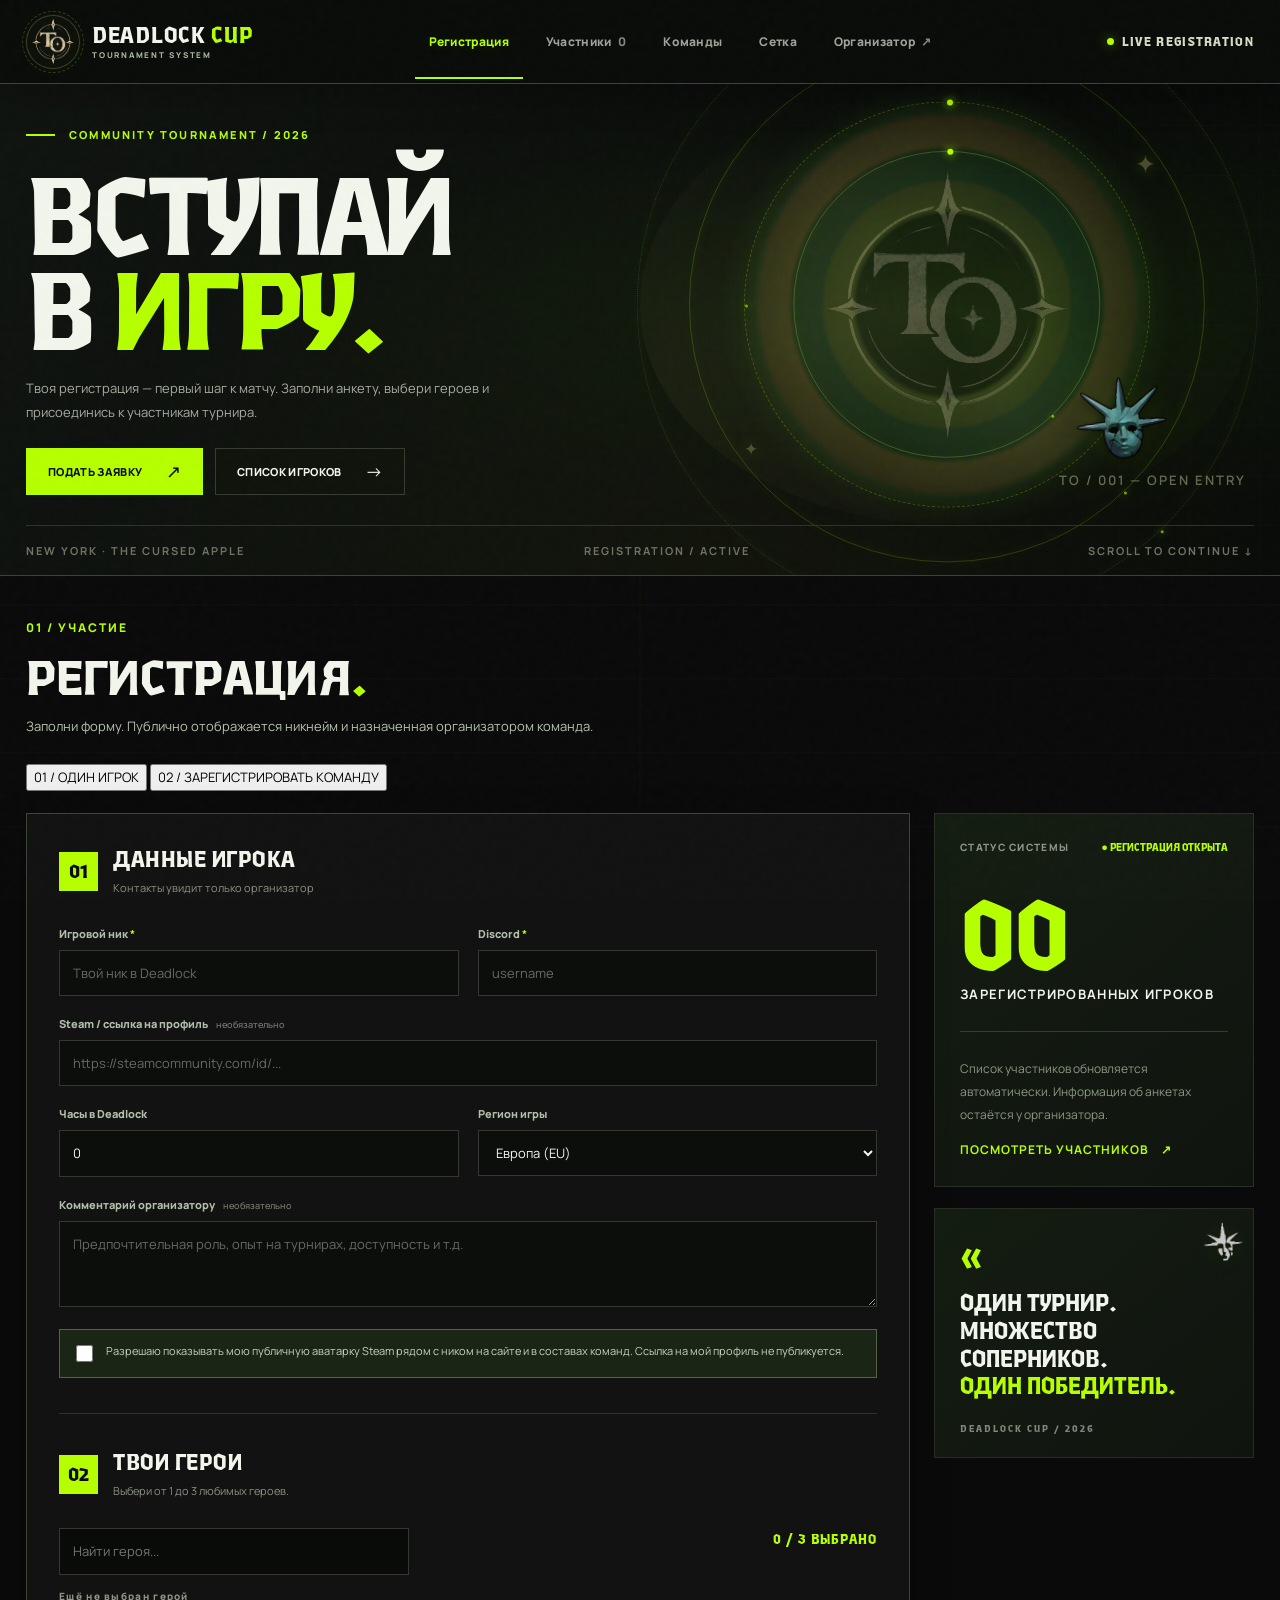
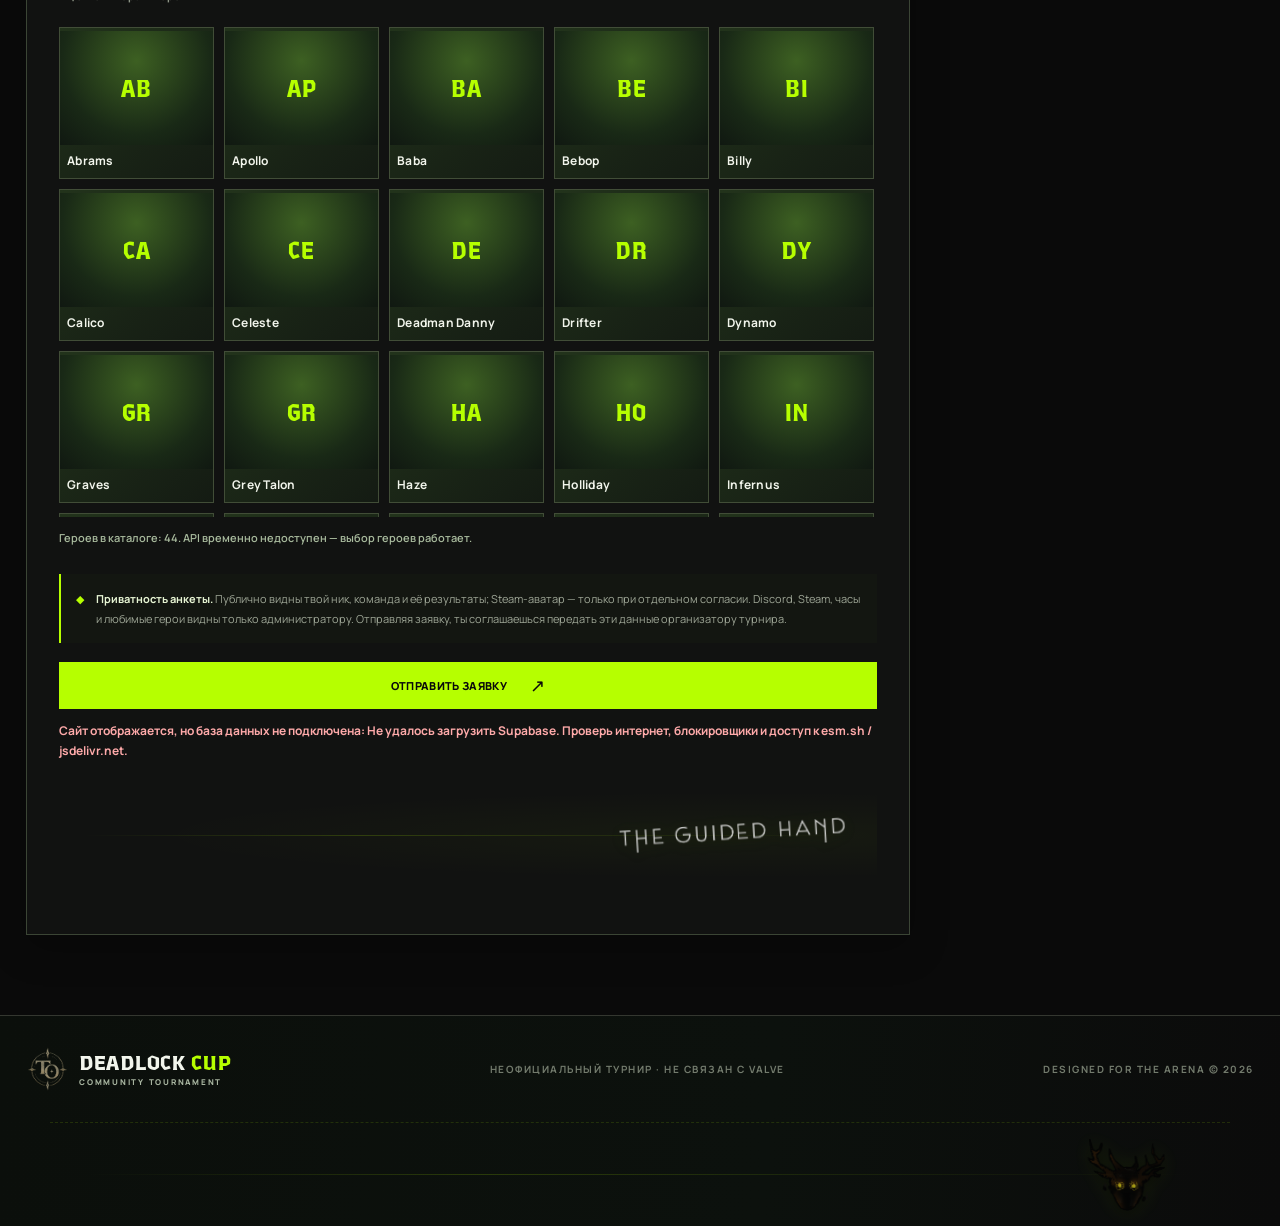
==== commit db6f6b3e: "v3.14.1 hot fix" ====
--- a/index.html
+++ b/index.html
@@ -18,7 +18,7 @@
   <link rel="stylesheet" href="./teams-v38.css?v=3.8">
   <link rel="stylesheet" href="./easter-eggs.css?v=3.13">
   <link rel="stylesheet" href="./teams-v310.css?v=3.10">
-  <link rel="stylesheet" href="./theme-v314.css?v=3.14">
+  <link rel="stylesheet" href="./theme-v314.css?v=3.14.1">
 </head>
 <body>
   <div class="noise" aria-hidden="true"></div>
--- a/theme-v314.css
+++ b/theme-v314.css
@@ -14,6 +14,12 @@
   --to-body: #d2dacd;
   --to-muted: #9ca995;
   --to-orbit: rgba(182,255,0,.25);
+  /* Five subtle, independently tinted orbital bands (center -> outside). */
+  --to-orbit-core: rgba(51, 80, 38, .14);
+  --to-orbit-inner: rgba(146, 179, 70, .21);
+  --to-orbit-middle: rgba(51, 119, 70, .21);
+  --to-orbit-outer: rgba(183, 151, 69, .20);
+  --to-orbit-edge: rgba(82, 132, 56, .16);
   --to-body-font: 'Manrope Cup', Manrope, 'Segoe UI', Arial, sans-serif;
   --to-display-font: 'Valve Occult Local', 'Deadlock Occult', Rajdhani, Impact, sans-serif;
 }
@@ -104,15 +110,51 @@
   pointer-events: none;
   filter: drop-shadow(0 0 36px rgba(182,255,0,.07));
 }
+/* The circular regions between the orbit paths have separate tonal bands.
+   The transitions use ~1% ramps, avoiding hard concentric stripes. */
 .dc-orbit-wash {
-  position: absolute; inset: -3%; border-radius: 50%;
+  position: absolute;
+  inset: -3%;
+  border-radius: 50%;
   background:
-    radial-gradient(circle,rgba(182,255,0,.015) 0 18%,rgba(182,255,0,.055) 23%,transparent 30%,
-    rgba(199,167,83,.06) 34%,transparent 42%,rgba(182,255,0,.055) 47%,transparent 55%,
-    rgba(182,255,0,.025) 59%,transparent 70%),
-    conic-gradient(from 42deg,transparent 0deg,rgba(182,255,0,.025) 80deg,
-      transparent 128deg,rgba(239,213,138,.05) 216deg,transparent 290deg);
+    radial-gradient(circle at center,
+      var(--to-orbit-core) 0%,
+      rgba(59, 86, 43, .14) 23.8%,
+      var(--to-orbit-inner) 25.2%,
+      rgba(146, 179, 70, .17) 32.2%,
+      var(--to-orbit-middle) 33.35%,
+      rgba(51, 119, 70, .16) 40.9%,
+      var(--to-orbit-outer) 42.15%,
+      rgba(183, 151, 69, .14) 49.5%,
+      var(--to-orbit-edge) 50.6%,
+      rgba(82, 132, 56, .06) 54%,
+      transparent 60%),
+    conic-gradient(from 38deg,
+      transparent 0deg,
+      rgba(182, 255, 0, .018) 80deg,
+      transparent 132deg,
+      rgba(240, 213, 143, .047) 221deg,
+      transparent 290deg);
   animation: dc-orbit-breathe 6.5s ease-in-out infinite alternate;
+}
+/* Moving light is deliberately muted and clipped to the orbital bands. */
+.dc-orbit-wash::after {
+  content: '';
+  position: absolute;
+  inset: 0;
+  border-radius: inherit;
+  background: conic-gradient(from 90deg,
+    transparent 0deg,
+    rgba(211, 235, 132, .055) 56deg,
+    transparent 115deg,
+    rgba(206, 174, 94, .052) 226deg,
+    transparent 302deg);
+  -webkit-mask-image: radial-gradient(circle,
+    transparent 0 23.5%, #000 26% 48.8%, transparent 52%);
+  mask-image: radial-gradient(circle,
+    transparent 0 23.5%, #000 26% 48.8%, transparent 52%);
+  animation: dc-orbit-hue-drift 105s linear infinite;
+  pointer-events: none;
 }
 .hero-right .hero-monogram { display:none !important; }
 .dc-orbit-logo {
@@ -162,10 +204,26 @@
   width: clamp(220px,26vw,320px);aspect-ratio:1;
   pointer-events:none;isolation:isolate;opacity:.94;
 }
-.dc-section-halo {position:absolute;inset:-8%;border-radius:50%;background:
-  radial-gradient(circle,rgba(182,255,0,.025) 0 24%,rgba(182,255,0,.085) 32%,transparent 40%,
-    rgba(210,189,120,.055) 48%,transparent 59%,rgba(182,255,0,.035) 65%,transparent 75%);
-  animation:dc-orbit-breathe 6s ease-in-out infinite alternate;
+/* Matching graded rings on the banners of other site sections. */
+.dc-section-halo {
+  position: absolute;
+  inset: -8%;
+  border-radius: 50%;
+  background:
+    radial-gradient(circle at center,
+      rgba(48, 73, 35, .10) 0 23%,
+      rgba(147, 178, 73, .18) 25%,
+      rgba(147, 178, 73, .13) 34.5%,
+      rgba(56, 123, 76, .18) 36%,
+      rgba(56, 123, 76, .13) 45.3%,
+      rgba(186, 154, 80, .16) 47%,
+      rgba(186, 154, 80, .05) 53%,
+      transparent 60%),
+    conic-gradient(from 25deg, transparent 0deg,
+      rgba(197, 227, 109, .026) 95deg,
+      transparent 175deg, rgba(223, 183, 91, .03) 270deg,
+      transparent 350deg);
+  animation: dc-orbit-breathe 6s ease-in-out infinite alternate;
 }
 .dc-mini-ring {position:absolute;display:block;left:50%;top:50%;aspect-ratio:1;border-radius:50%;}
 .dc-mini-ring::before{content:'';position:absolute;left:50%;top:-3px;width:5px;height:5px;border-radius:50%;background:#b6ff00;box-shadow:0 0 12px #b6ff0088;}
@@ -182,6 +240,10 @@
 .dc-footer-brand>img {display:block;width:43px;height:46px;object-fit:contain;opacity:.66;}
 
 /* More movement, without floating UI over forms or affecting functionality. */
+@keyframes dc-orbit-hue-drift {
+  from { transform: rotate(0deg); }
+  to   { transform: rotate(360deg); }
+}
 @keyframes dc-to-spin{from{transform:rotate(0)}to{transform:rotate(360deg)}}
 @keyframes dc-orbit-turn-a{from{transform:translate(-50%,-50%) rotate(0)}to{transform:translate(-50%,-50%) rotate(360deg)}}
 @keyframes dc-orbit-turn-b{from{transform:translate(-50%,-50%) rotate(360deg)}to{transform:translate(-50%,-50%) rotate(0)}}
@@ -232,7 +294,7 @@
 }
 @media(prefers-reduced-motion:reduce){
   .dc-brand-mark::before,.hero-right .hero-ring,.dc-orbit-wash,.dc-orbit-logo,
-  .dc-orbit-compass,.dc-section-halo,.dc-mini-ring,.dc-section-art>img,
+  .dc-orbit-compass,.dc-orbit-wash::after,.dc-section-halo,.dc-mini-ring,.dc-section-art>img,
   .hero-left h1,.hero-left .eyebrow,.hero-left>p,.hero-actions,
   .dc-appear,.view:not([hidden]) > .dc-view-hero .section-heading,
   .view:not([hidden]) > .dc-view-hero .section-kicker{animation:none!important;}
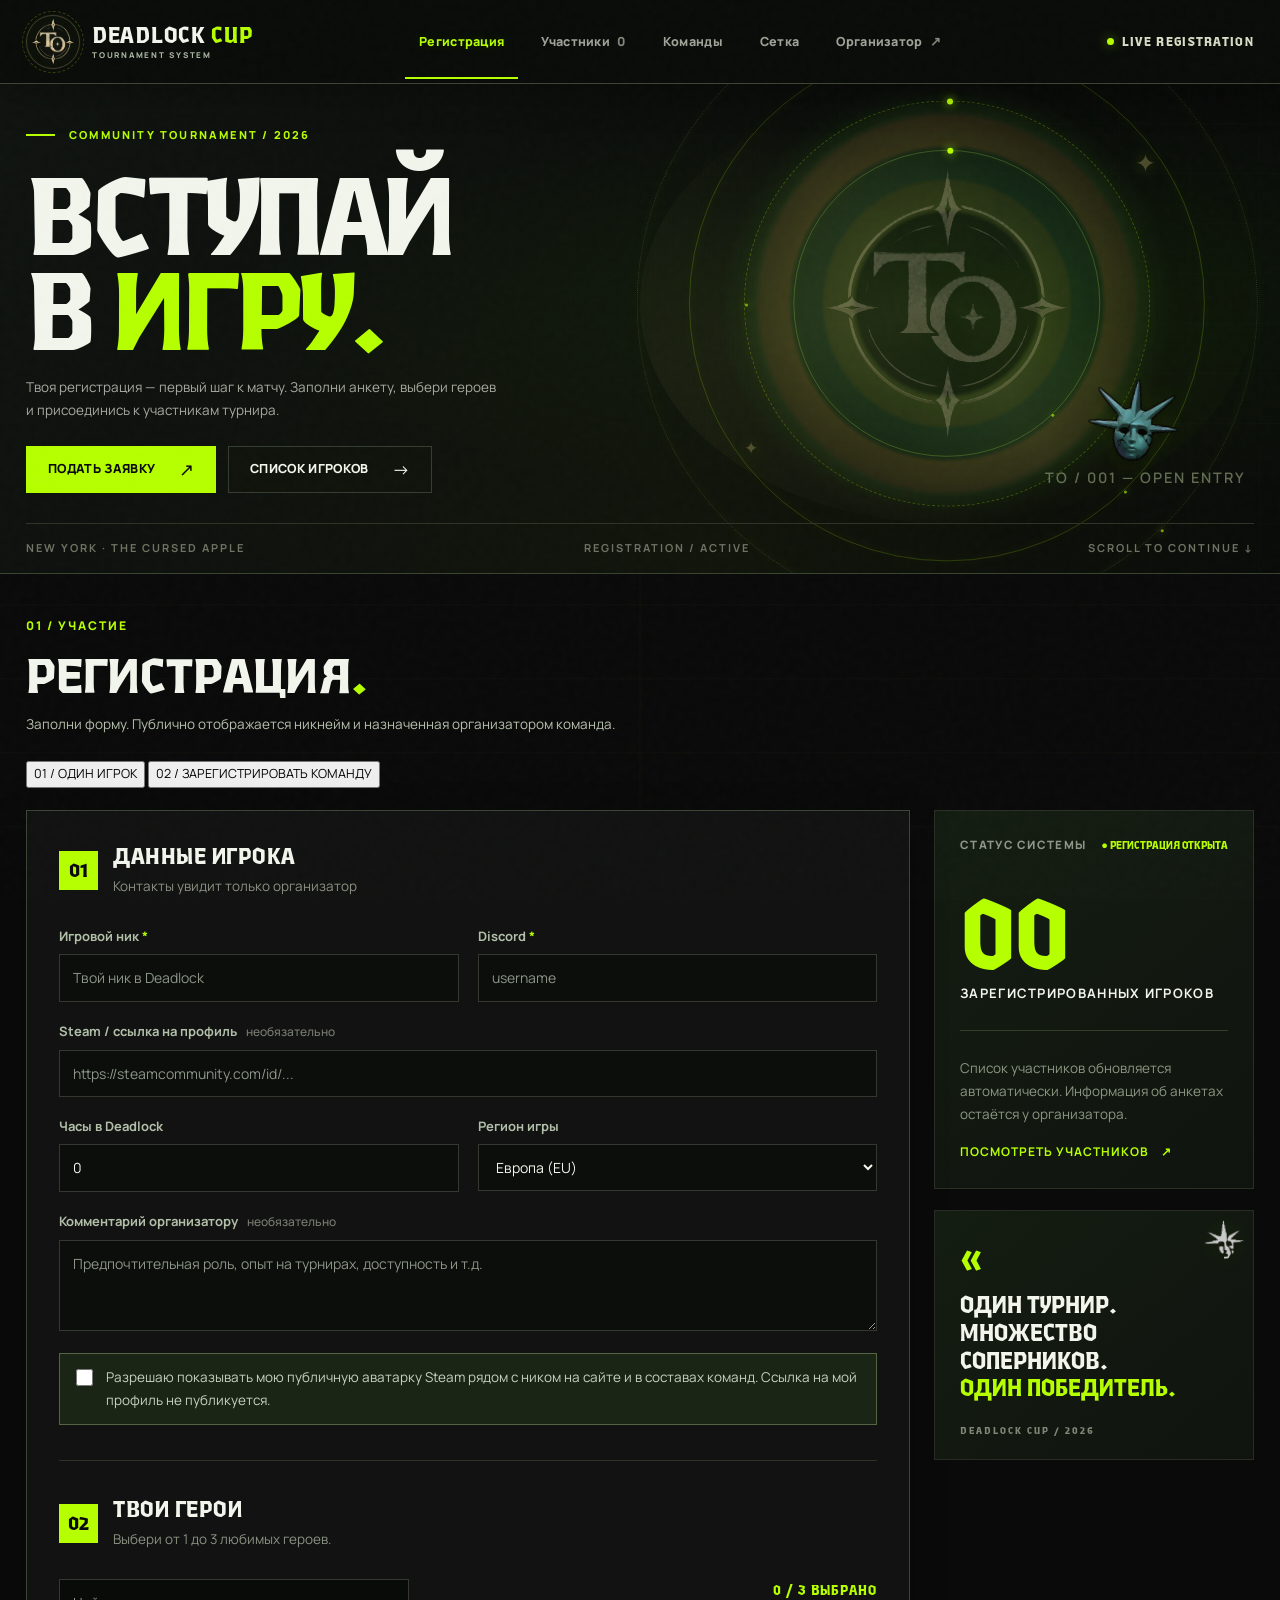
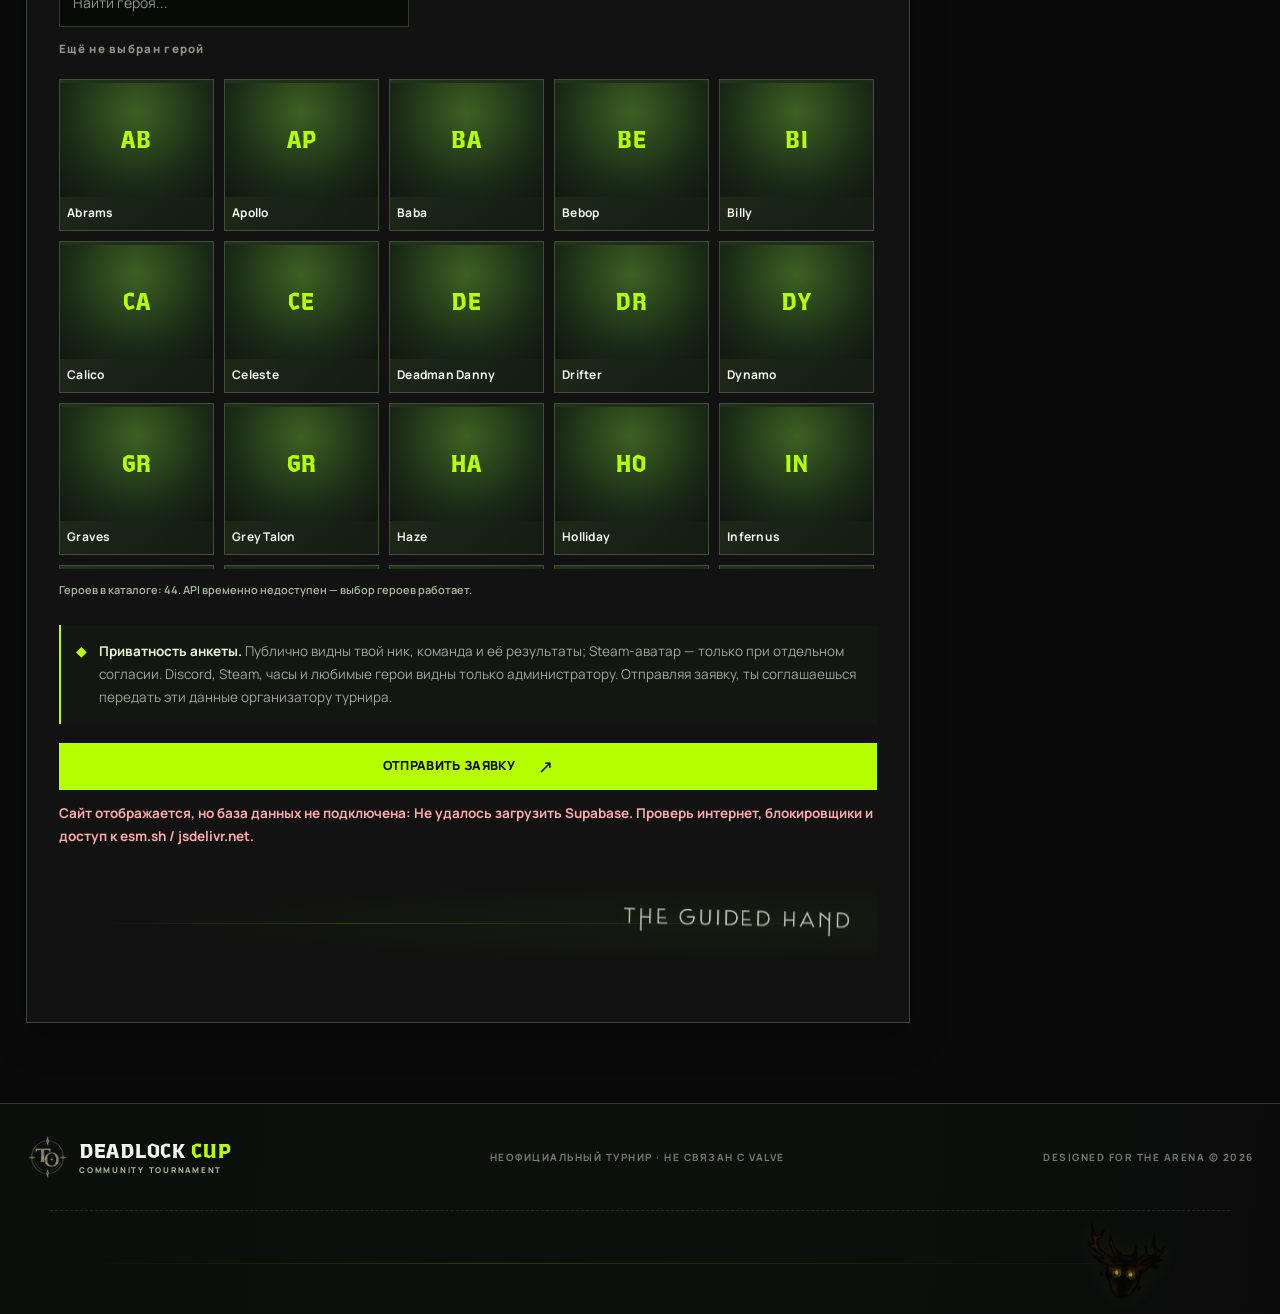
==== commit 535c8090: "v3.14.2 Hot fix" ====
--- a/index.html
+++ b/index.html
@@ -19,6 +19,7 @@
   <link rel="stylesheet" href="./easter-eggs.css?v=3.13">
   <link rel="stylesheet" href="./teams-v310.css?v=3.10">
   <link rel="stylesheet" href="./theme-v314.css?v=3.14.1">
+  <link rel="stylesheet" href="./typography-v3142.css?v=3.14.2">
 </head>
 <body>
   <div class="noise" aria-hidden="true"></div>
--- a/typography-v3142.css
+++ b/typography-v3142.css
@@ -0,0 +1,123 @@
+/* Deadlock Cup v3.14.2 — Readable Typography
+   A small size increase for copy, form inputs and admin metadata.
+   Preserve Valve Occult for display headings; Manrope for ordinary text.
+   Loaded AFTER theme-v314.css so the site's branding remains unchanged. */
+
+/* Regular text: gently larger on desktop and mobile. */
+body { font-size: 14.5px; line-height: 1.65; }
+
+/* Registration and team registration: labels, inputs and helper copy. */
+.field > span,
+.team-profile-card .field > span,
+.team-apply-form .field > span {
+  font-size: 13px;
+  line-height: 1.55;
+  font-weight: 700;
+}
+.field > span small,
+.team-profile-card .field > span small { font-size: 12px; }
+.field input,
+.field select,
+.field textarea,
+.roster-search,
+.filters input,
+.filters select,
+.hero-filter input,
+.team-profile-card input,
+.team-profile-card select,
+.team-profile-card textarea {
+  font-family: var(--to-body-font) !important;
+  font-size: 14px;
+  line-height: 1.55;
+}
+.field input::placeholder,
+.field textarea::placeholder,
+.roster-search::placeholder,
+.hero-filter input::placeholder { opacity: 1; color: #8c9688; }
+.panel-heading p,
+.team-profile-help,
+.team-request-consent,
+.dc-steam-consent,
+.privacy-note,
+.team-applications-heading p,
+.roster-foot,
+.info-panel p,
+.section-heading p,
+.hero-left > p,
+.dc-team-profile-note,
+.message,
+.empty-mini { font-size: 13.5px; line-height: 1.7; }
+
+/* Small navigational and status captions, without enlarging large headings. */
+.nav-btn,
+.mini-btn,
+.action-btn,
+.btn,
+.reg-mode-btn { font-size: 12.5px; }
+.text-muted,
+.roster-foot .text-muted,
+.player-details div span,
+.team-profile-card-heading span { font-size: 11.5px; }
+.player-details { font-size: 14px; line-height: 1.6; }
+.player-details div span { font-family: var(--to-body-font) !important; font-weight: 800; }
+.state,
+#view-admin .dc-team-profile-badge { font-family: var(--to-body-font) !important; font-size: 11.5px; }
+
+/* Public team cards — larger, bolder team member names. */
+.t-team-card .t-team-player {
+  gap: 10px;
+  flex-wrap: wrap;
+  min-height: 46px;
+  padding: 11px 12px;
+}
+.t-team-card .t-team-player > b {
+  flex: 1 1 115px;
+  min-width: 0;
+  font-family: var(--to-body-font) !important;
+  font-size: 15.5px;
+  font-weight: 800 !important;
+  line-height: 1.4;
+  letter-spacing: 0;
+  overflow-wrap: break-word;
+  word-break: normal;
+}
+.t-team-card .t-team-player > span:first-child { font-size: 13px; font-weight: 800; }
+.t-team-card .t-team-player .team-captain-tag {
+  margin-left: auto;
+  font-family: var(--to-body-font) !important;
+  font-size: 11px;
+}
+
+/* Organizer team editor — preserve two-line row layout from v3.10. */
+#view-admin .t-team-dropzone .t-roster-name,
+#view-admin .t-team-dropzone .t-player-pill > b,
+#view-admin .t-player-pool .t-player-pill > b {
+  font-family: var(--to-body-font) !important;
+  font-size: 15.5px;
+  font-weight: 800 !important;
+  line-height: 1.45;
+  overflow-wrap: break-word;
+  word-break: normal;
+  letter-spacing: 0;
+}
+#view-admin .t-team-dropzone .t-roster-name small { font-size: 11.5px; font-weight: 700; }
+#view-admin .t-team-dropzone .team-captain-tag { font-size: 11px; }
+#view-admin .t-team-dropzone .t-roster-actions .t-assignment-select,
+#view-admin .t-team-dropzone .t-roster-actions .t-guest-action {
+  font-family: var(--to-body-font) !important;
+  font-size: 12.5px;
+}
+
+/* Public participants and private registration cards. */
+.roster-entry .roster-name { font-family: var(--to-body-font) !important; font-size: 21px; font-weight: 800; line-height: 1.3; }
+.player-record-head strong { font-weight: 800; }
+#view-admin .player-record .record-actions button { font-size: 12.5px; }
+
+@media (max-width: 640px) {
+  body { font-size: 14px; }
+  .t-team-card .t-team-player > b,
+  #view-admin .t-team-dropzone .t-roster-name,
+  #view-admin .t-team-dropzone .t-player-pill > b { font-size: 15px; }
+  .player-details { font-size: 13.5px; }
+  .roster-entry .roster-name { font-size: 19px; }
+}
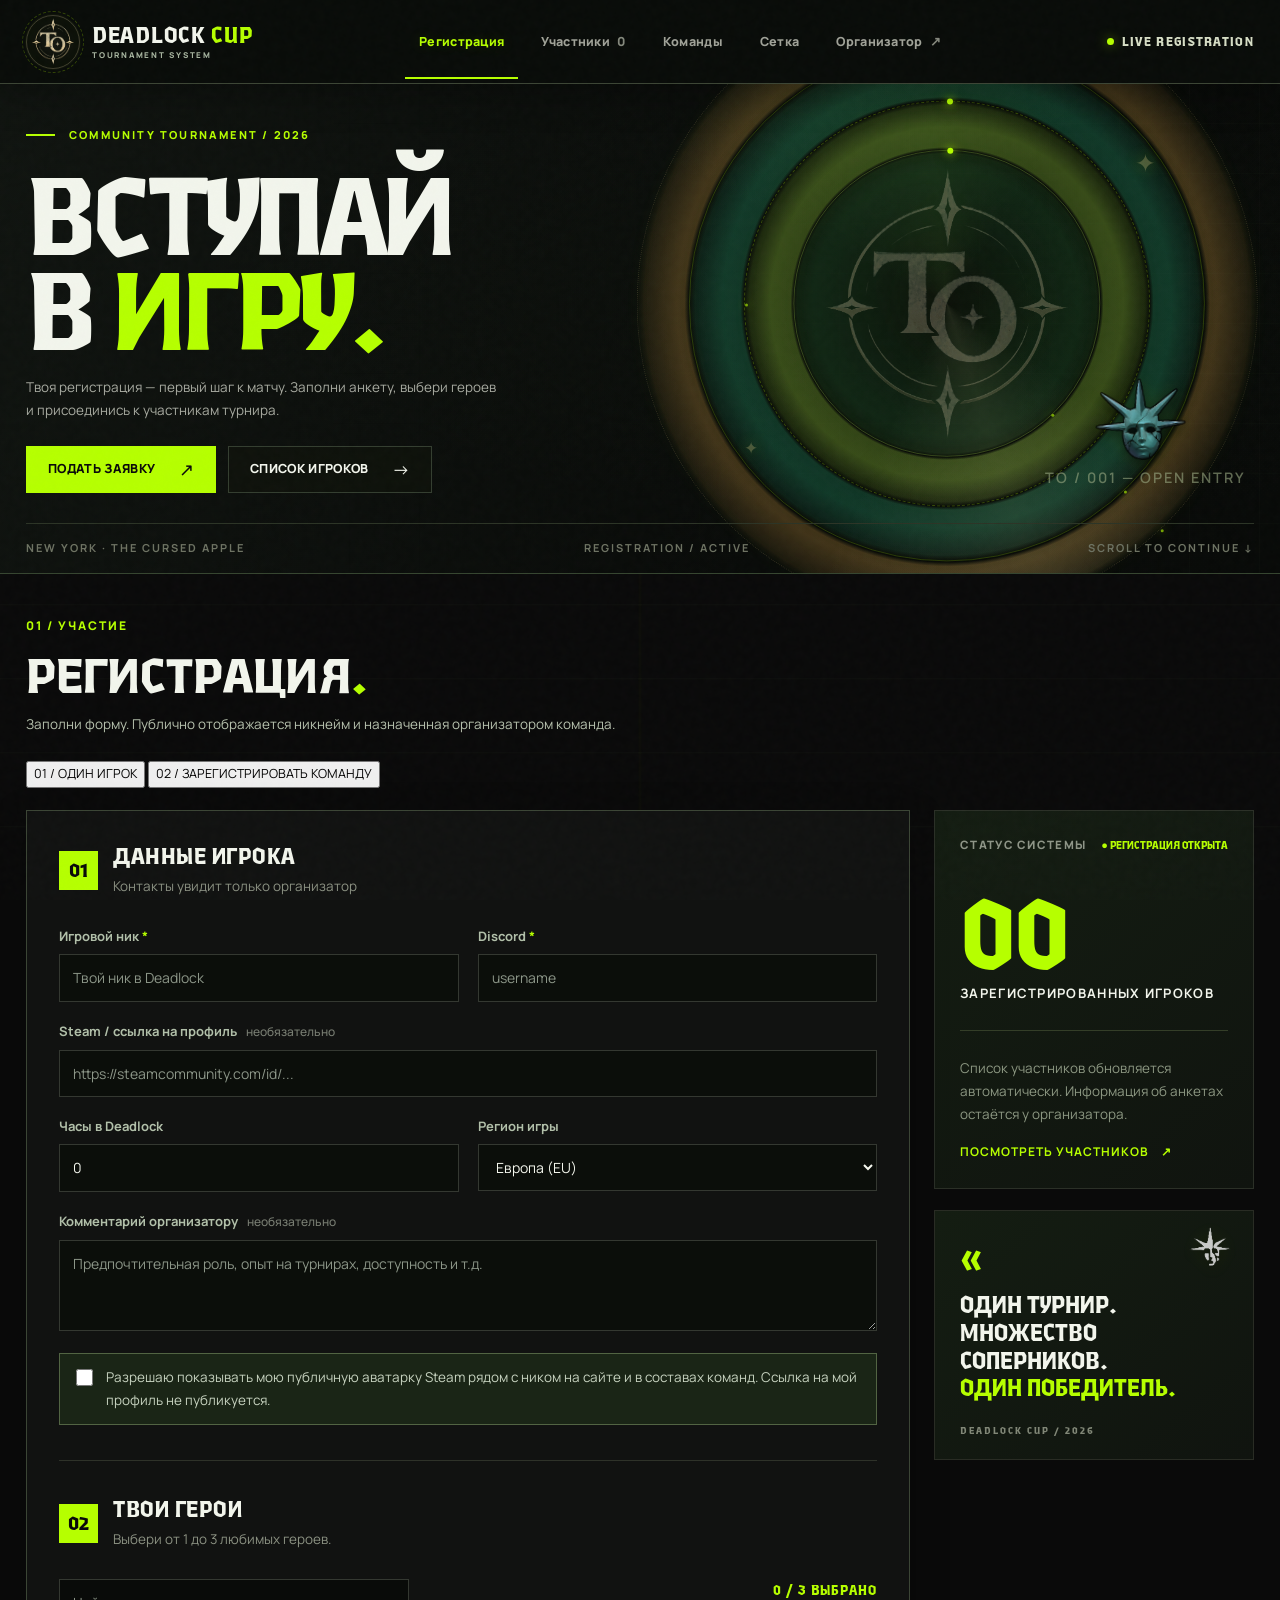
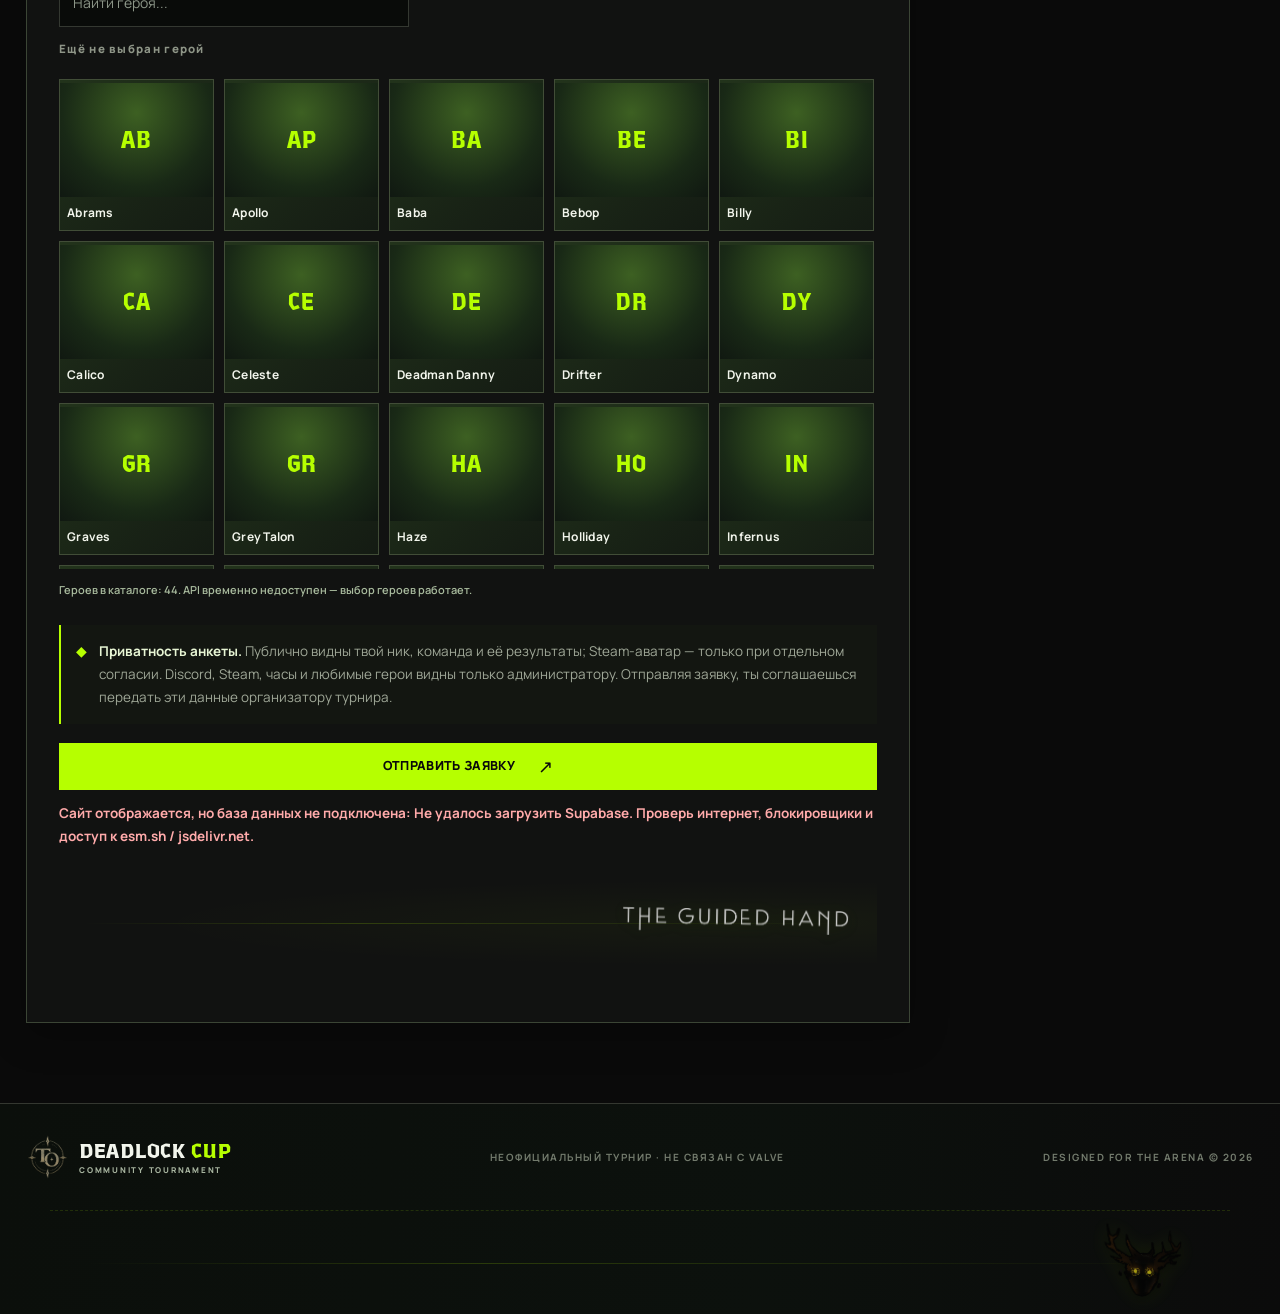
==== commit 86baa092: "3.14.3 hot fix gradient" ====
--- a/index.html
+++ b/index.html
@@ -20,6 +20,7 @@
   <link rel="stylesheet" href="./teams-v310.css?v=3.10">
   <link rel="stylesheet" href="./theme-v314.css?v=3.14.1">
   <link rel="stylesheet" href="./typography-v3142.css?v=3.14.2">
+  <link rel="stylesheet" href="./orbits-v3143.css?v=3.14.3">
 </head>
 <body>
   <div class="noise" aria-hidden="true"></div>
@@ -48,6 +49,11 @@
         <div class="hero-right" aria-hidden="true">
           <div class="dc-orbit-system">
             <div class="dc-orbit-wash"></div>
+            <!-- v3.14.3: every annular space has its own clipped gradient -->
+            <span class="dc-orbit-band band-core"></span>
+            <span class="dc-orbit-band band-olive"></span>
+            <span class="dc-orbit-band band-emerald"></span>
+            <span class="dc-orbit-band band-brass"></span>
             <div class="hero-ring ring-a"></div>
             <div class="hero-ring ring-b"></div>
             <div class="hero-ring ring-c"></div>
@@ -121,7 +127,7 @@
       <section id="view-roster" class="view dc-decorated-view" hidden>
         <div class="dc-view-hero dc-view-hero-roster">
         <!-- Decorative orbital system: no interactive elements -->
-        <div class="dc-section-art" aria-hidden="true"><div class="dc-section-halo"></div><i class="dc-mini-ring mini-a"></i><i class="dc-mini-ring mini-b"></i><i class="dc-mini-ring mini-c"></i><img src="./assets/to-emblem.png" alt=""></div>
+        <div class="dc-section-art" aria-hidden="true"><div class="dc-section-halo"></div><span class="dc-mini-band mini-core"></span><span class="dc-mini-band mini-olive"></span><span class="dc-mini-band mini-emerald"></span><i class="dc-mini-ring mini-a"></i><i class="dc-mini-ring mini-b"></i><i class="dc-mini-ring mini-c"></i><img src="./assets/to-emblem.png" alt=""></div>
         
         <div class="section-kicker">02 / УЧАСТНИКИ</div>
         <div class="section-heading"><div><h2>СПИСОК ИГРОКОВ<span class="dot">.</span></h2><p>Публично доступны никнеймы и аватары только при согласии участника. Анкеты скрыты.</p></div><span class="section-numeral">02—03</span></div>
@@ -131,7 +137,7 @@
 
       <section id="view-teams" class="view dc-decorated-view" hidden>
         <div class="dc-view-hero dc-view-hero-teams">
-        <div class="dc-section-art" aria-hidden="true"><div class="dc-section-halo"></div><i class="dc-mini-ring mini-a"></i><i class="dc-mini-ring mini-b"></i><i class="dc-mini-ring mini-c"></i><img src="./assets/to-emblem.png" alt=""></div>
+        <div class="dc-section-art" aria-hidden="true"><div class="dc-section-halo"></div><span class="dc-mini-band mini-core"></span><span class="dc-mini-band mini-olive"></span><span class="dc-mini-band mini-emerald"></span><i class="dc-mini-ring mini-a"></i><i class="dc-mini-ring mini-b"></i><i class="dc-mini-ring mini-c"></i><img src="./assets/to-emblem.png" alt=""></div>
         
         <div class="section-kicker">03 / КОМАНДЫ</div>
         <div class="section-heading"><div><h2>КОМАНДЫ<span class="dot">.</span></h2><p>Актуальные составы по 6 человек. Организатор может менять их в любой момент.</p></div><span class="section-numeral" id="publicTeamCount">0</span></div>
@@ -140,7 +146,7 @@
       </section>
       <section id="view-bracket" class="view dc-decorated-view" hidden>
         <div class="dc-view-hero dc-view-hero-bracket">
-        <div class="dc-section-art" aria-hidden="true"><div class="dc-section-halo"></div><i class="dc-mini-ring mini-a"></i><i class="dc-mini-ring mini-b"></i><i class="dc-mini-ring mini-c"></i><img src="./assets/to-emblem.png" alt=""></div>
+        <div class="dc-section-art" aria-hidden="true"><div class="dc-section-halo"></div><span class="dc-mini-band mini-core"></span><span class="dc-mini-band mini-olive"></span><span class="dc-mini-band mini-emerald"></span><i class="dc-mini-ring mini-a"></i><i class="dc-mini-ring mini-b"></i><i class="dc-mini-ring mini-c"></i><img src="./assets/to-emblem.png" alt=""></div>
         
         <div class="section-kicker">04 / ТУРНИР</div>
         <div class="section-heading"><div><h2>ТУРНИРНАЯ СЕТКА<span class="dot">.</span></h2><p>Этапы, счёт и продвижение победителей обновляются автоматически.</p></div></div>
@@ -149,7 +155,7 @@
       </section>
       <section id="view-admin" class="view dc-decorated-view" hidden>
         <div class="dc-view-hero dc-view-hero-admin">
-        <div class="dc-section-art" aria-hidden="true"><div class="dc-section-halo"></div><i class="dc-mini-ring mini-a"></i><i class="dc-mini-ring mini-b"></i><i class="dc-mini-ring mini-c"></i><img src="./assets/to-emblem.png" alt=""></div>
+        <div class="dc-section-art" aria-hidden="true"><div class="dc-section-halo"></div><span class="dc-mini-band mini-core"></span><span class="dc-mini-band mini-olive"></span><span class="dc-mini-band mini-emerald"></span><i class="dc-mini-ring mini-a"></i><i class="dc-mini-ring mini-b"></i><i class="dc-mini-ring mini-c"></i><img src="./assets/to-emblem.png" alt=""></div>
         
         <div class="section-kicker">03 / УПРАВЛЕНИЕ</div>
         <div class="section-heading"><div><h2>ПАНЕЛЬ ТУРНИРА<span class="dot">.</span></h2><p>Закрытая зона организатора. Доступ по Supabase Auth и роли администратора.</p></div><span class="section-numeral">03—03</span></div>
--- a/orbits-v3143.css
+++ b/orbits-v3143.css
@@ -0,0 +1,156 @@
+/* Deadlock Cup v3.14.3 — real independent annular gradients.
+   Base version: v3.14.2. Load after theme-v314.css and typography-v3142.css.
+   The old whole-circle wash is disabled; colors live in non-overlapping rings. */
+
+/* Keep the page dark; remove only the former ambient green fog. */
+.hero-banner {
+  background:
+    radial-gradient(ellipse at 74% 44%, rgba(26,43,17,.075), transparent 57%),
+    linear-gradient(115deg, #101410, #090b09 65%, #080a08);
+}
+.dc-orbit-wash, .dc-section-halo {
+  background: none !important;
+  animation: none !important;
+  filter: none !important;
+  box-shadow: none !important;
+}
+.dc-orbit-wash::after { display: none !important; }
+.dc-orbit-system { filter: none; }
+
+/* Exact diameters of the existing hero-ring outlines: 53%, 70%, 89%, 107%.
+   The radial mask makes a true donut for each zone; none can tint its neighbors. */
+.dc-orbit-band {
+  position: absolute;
+  left: 50%;
+  top: 50%;
+  width: var(--orbit-size);
+  height: auto;
+  aspect-ratio: 1;
+  display: block;
+  border-radius: 50%;
+  transform: translate(-50%,-50%);
+  pointer-events: none;
+  z-index: 0;
+  background: radial-gradient(circle closest-side at center,
+    var(--tone-start) 0%,
+    var(--tone-middle) 87%,
+    var(--tone-edge) 100%);
+  -webkit-mask-image: radial-gradient(circle closest-side at center,
+    transparent 0 var(--cutout),
+    #000 calc(var(--cutout) + 1.4%) 97.6%,
+    transparent 100%);
+  mask-image: radial-gradient(circle closest-side at center,
+    transparent 0 var(--cutout),
+    #000 calc(var(--cutout) + 1.4%) 97.6%,
+    transparent 100%);
+}
+/* The core is a disk, not an annulus. */
+.dc-orbit-band.band-core {
+  --orbit-size: 53%;
+  --tone-start: rgba(13,24,15,.20);
+  --tone-middle: rgba(27,72,35,.44);
+  --tone-edge: rgba(30,74,32,.27);
+  -webkit-mask-image: radial-gradient(circle closest-side at center, #000 0 97.6%, transparent 100%);
+  mask-image: radial-gradient(circle closest-side at center, #000 0 97.6%, transparent 100%);
+}
+/* Between first and second line (53/70 = 75.7% of second radius). */
+.dc-orbit-band.band-olive {
+  --orbit-size: 70%;
+  --cutout: 75.7%;
+  --tone-start: rgba(25,39,12,.10);
+  --tone-middle: rgba(106,145,42,.48);
+  --tone-edge: rgba(65,95,22,.22);
+}
+/* Between second and third line (70/89 = 78.7%). */
+.dc-orbit-band.band-emerald {
+  --orbit-size: 89%;
+  --cutout: 78.7%;
+  --tone-start: rgba(7,32,24,.12);
+  --tone-middle: rgba(28,111,78,.46);
+  --tone-edge: rgba(22,78,57,.22);
+}
+/* Between third and fourth line (89/107 = 83.2%). */
+.dc-orbit-band.band-brass {
+  --orbit-size: 107%;
+  --cutout: 83.2%;
+  --tone-start: rgba(35,25,9,.11);
+  --tone-middle: rgba(147,112,49,.40);
+  --tone-edge: rgba(81,66,28,.19);
+}
+/* A quiet moving highlight belongs to each band, never to the full disc. */
+.dc-orbit-band::after, .dc-mini-band::after {
+  content: '';
+  position: absolute;
+  inset: 0;
+  border-radius: 50%;
+  background: conic-gradient(from 65deg,
+      transparent 0 58deg,
+      rgba(242,244,175,.08) 97deg,
+      transparent 140deg 230deg,
+      rgba(162,246,96,.055) 290deg,
+      transparent 330deg 360deg);
+  animation: dc-v3143-band-highlight 82s linear infinite;
+}
+.dc-orbit-band.band-olive::after { animation-duration: 72s; animation-direction: reverse; }
+.dc-orbit-band.band-emerald::after { animation-duration: 96s; }
+.dc-orbit-band.band-brass::after { animation-duration: 108s; animation-direction: reverse; }
+.hero-right .hero-ring { z-index: 2; }
+.dc-orbit-logo { z-index: 4; }
+.dc-orbit-compass { z-index: 3; }
+
+/* Every section header has its own three distinct annular gradients as well.
+   The dimensions match .dc-mini-ring (57%, 83%, 108%) exactly. */
+.dc-mini-band {
+  position: absolute;
+  left: 50%;
+  top: 50%;
+  width: var(--mini-size);
+  aspect-ratio: 1;
+  border-radius: 50%;
+  transform: translate(-50%,-50%);
+  display: block;
+  pointer-events: none;
+  z-index: 0;
+  background: radial-gradient(circle closest-side at center,
+    var(--mini-start) 0%, var(--mini-middle) 87%, var(--mini-edge) 100%);
+  -webkit-mask-image: radial-gradient(circle closest-side at center,
+    transparent 0 var(--mini-cutout), #000 calc(var(--mini-cutout) + 1.4%) 97%, transparent 100%);
+  mask-image: radial-gradient(circle closest-side at center,
+    transparent 0 var(--mini-cutout), #000 calc(var(--mini-cutout) + 1.4%) 97%, transparent 100%);
+}
+.dc-mini-band.mini-core {
+  --mini-size: 57%;
+  --mini-start: rgba(13,25,15,.16);
+  --mini-middle: rgba(34,76,36,.38);
+  --mini-edge: rgba(32,70,29,.23);
+  -webkit-mask-image: radial-gradient(circle closest-side at center, #000 0 97%, transparent 100%);
+  mask-image: radial-gradient(circle closest-side at center, #000 0 97%, transparent 100%);
+}
+.dc-mini-band.mini-olive {
+  --mini-size: 83%;
+  --mini-cutout: 68.7%;
+  --mini-start: rgba(26,38,13,.10);
+  --mini-middle: rgba(111,147,47,.39);
+  --mini-edge: rgba(64,94,24,.16);
+}
+.dc-mini-band.mini-emerald {
+  --mini-size: 108%;
+  --mini-cutout: 76.9%;
+  --mini-start: rgba(8,35,26,.11);
+  --mini-middle: rgba(32,107,79,.39);
+  --mini-edge: rgba(26,78,60,.16);
+}
+.dc-section-art .dc-mini-ring { z-index: 1; }
+.dc-section-art > img { z-index: 2; }
+
+@keyframes dc-v3143-band-highlight {
+  from { transform: rotate(0deg); }
+  to { transform: rotate(360deg); }
+}
+/* The existing site reduces the fourth ring to 98% on tablets/phones. */
+@media (max-width: 990px) {
+  .dc-orbit-band.band-brass { --orbit-size: 98%; --cutout: 90.8%; }
+}
+@media (prefers-reduced-motion: reduce) {
+  .dc-orbit-band::after, .dc-mini-band::after { animation: none !important; }
+}
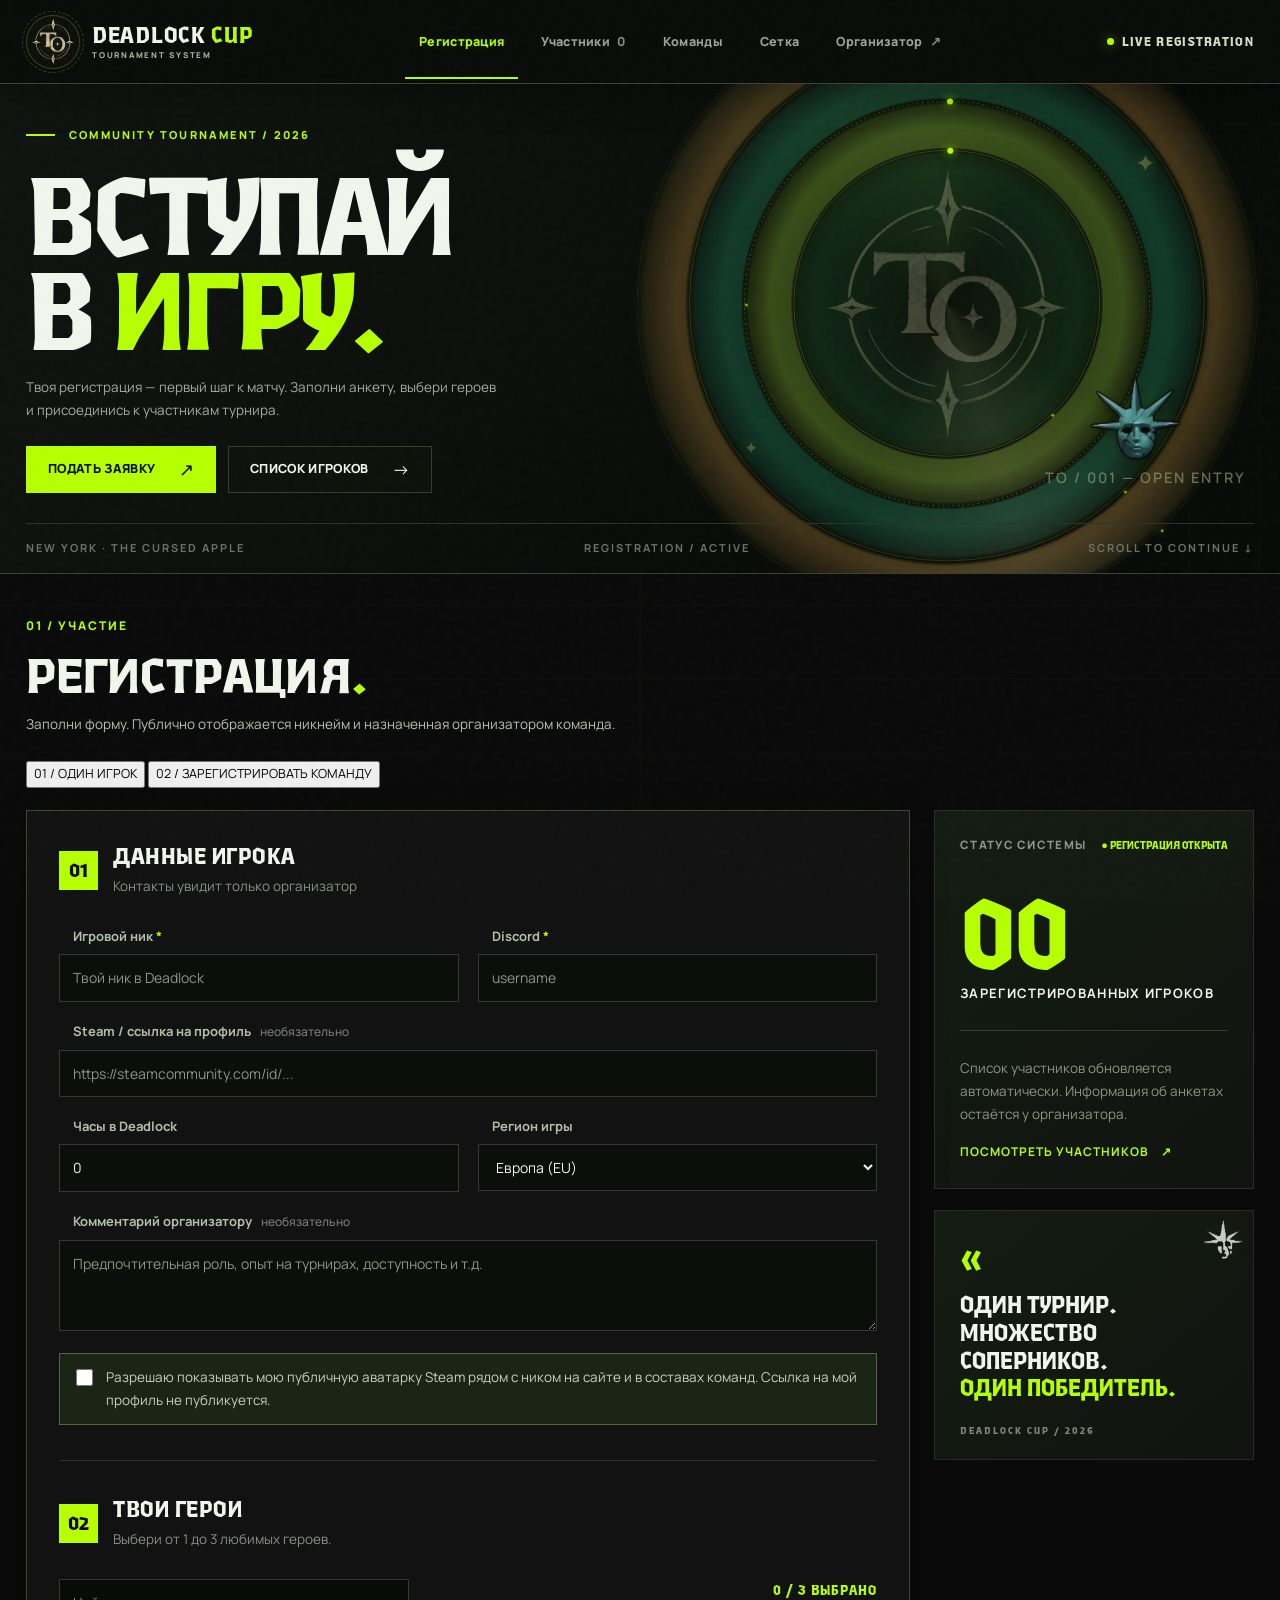
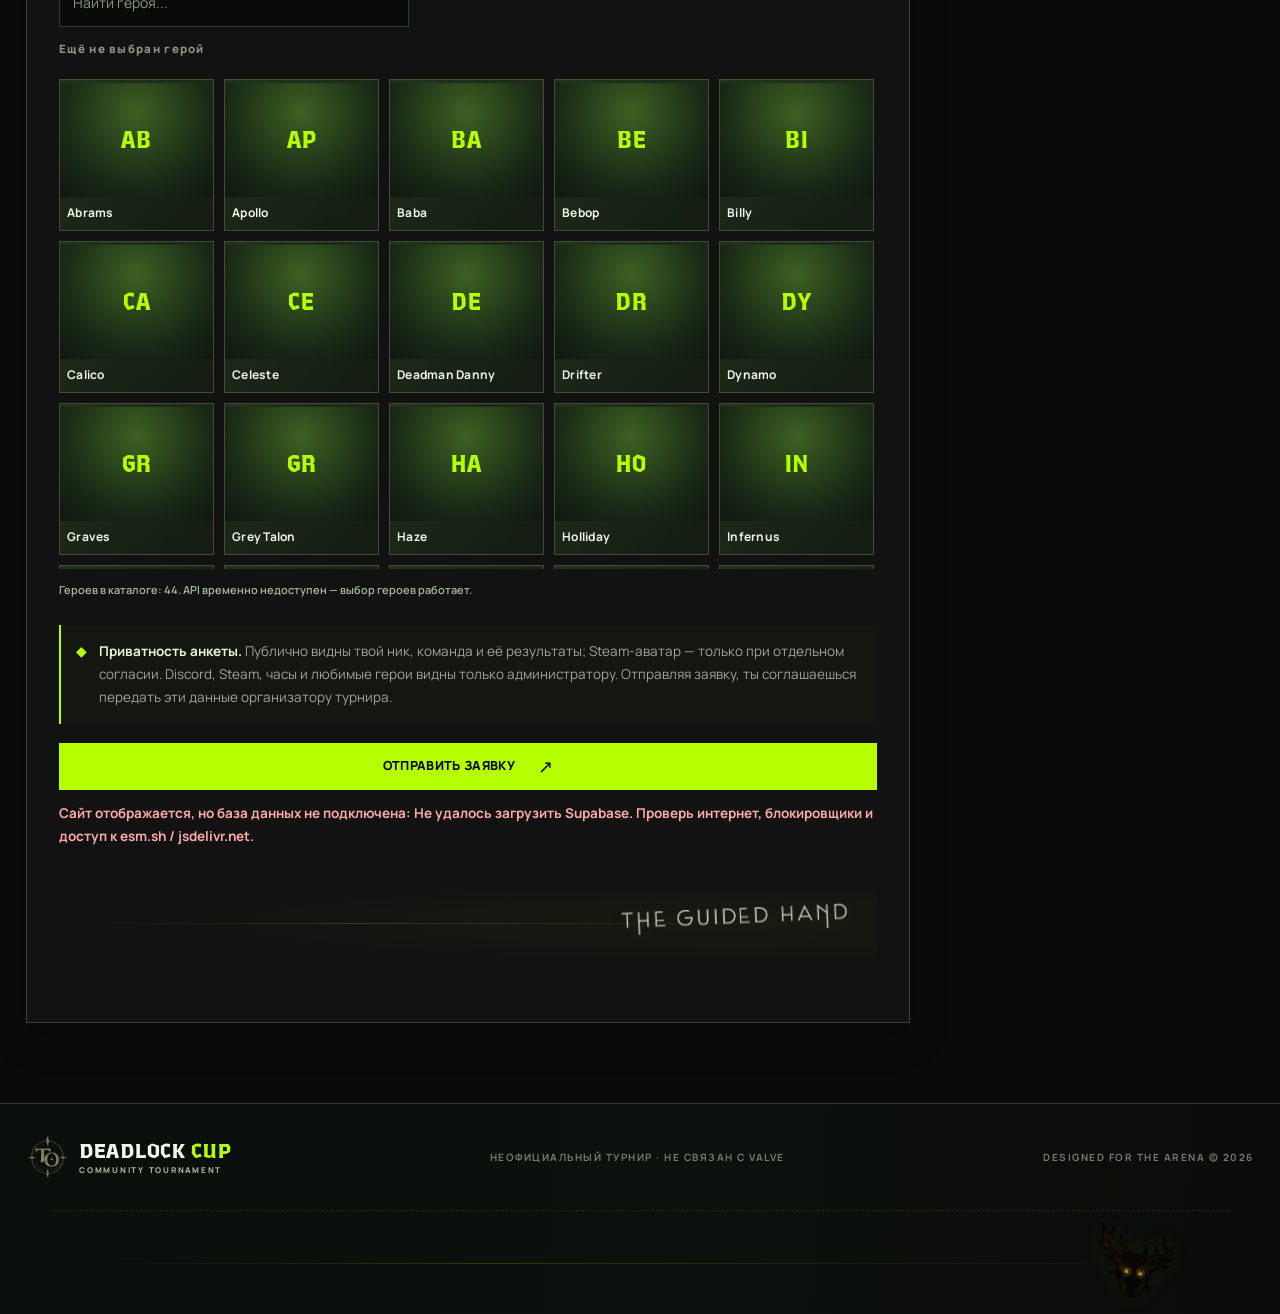
==== commit 57378ce0: "v3.14.4 hot fix" ====
--- a/index.html
+++ b/index.html
@@ -21,6 +21,7 @@
   <link rel="stylesheet" href="./theme-v314.css?v=3.14.1">
   <link rel="stylesheet" href="./typography-v3142.css?v=3.14.2">
   <link rel="stylesheet" href="./orbits-v3143.css?v=3.14.3">
+  <link rel="stylesheet" href="./field-label-align-v3144.css?v=3.14.4">
 </head>
 <body>
   <div class="noise" aria-hidden="true"></div>
--- a/field-label-align-v3144.css
+++ b/field-label-align-v3144.css
@@ -0,0 +1,8 @@
+/* Deadlock Cup v3.14.4 — precise label/input alignment.
+   Input text begins after the 1px border + 13px horizontal padding.
+   Apply the same 14px inset to the labels, including dynamically added
+   team player forms. Leave controls and their sizes untouched. */
+.field > span:first-child {
+  padding-inline-start: 14px;
+  box-sizing: border-box;
+}
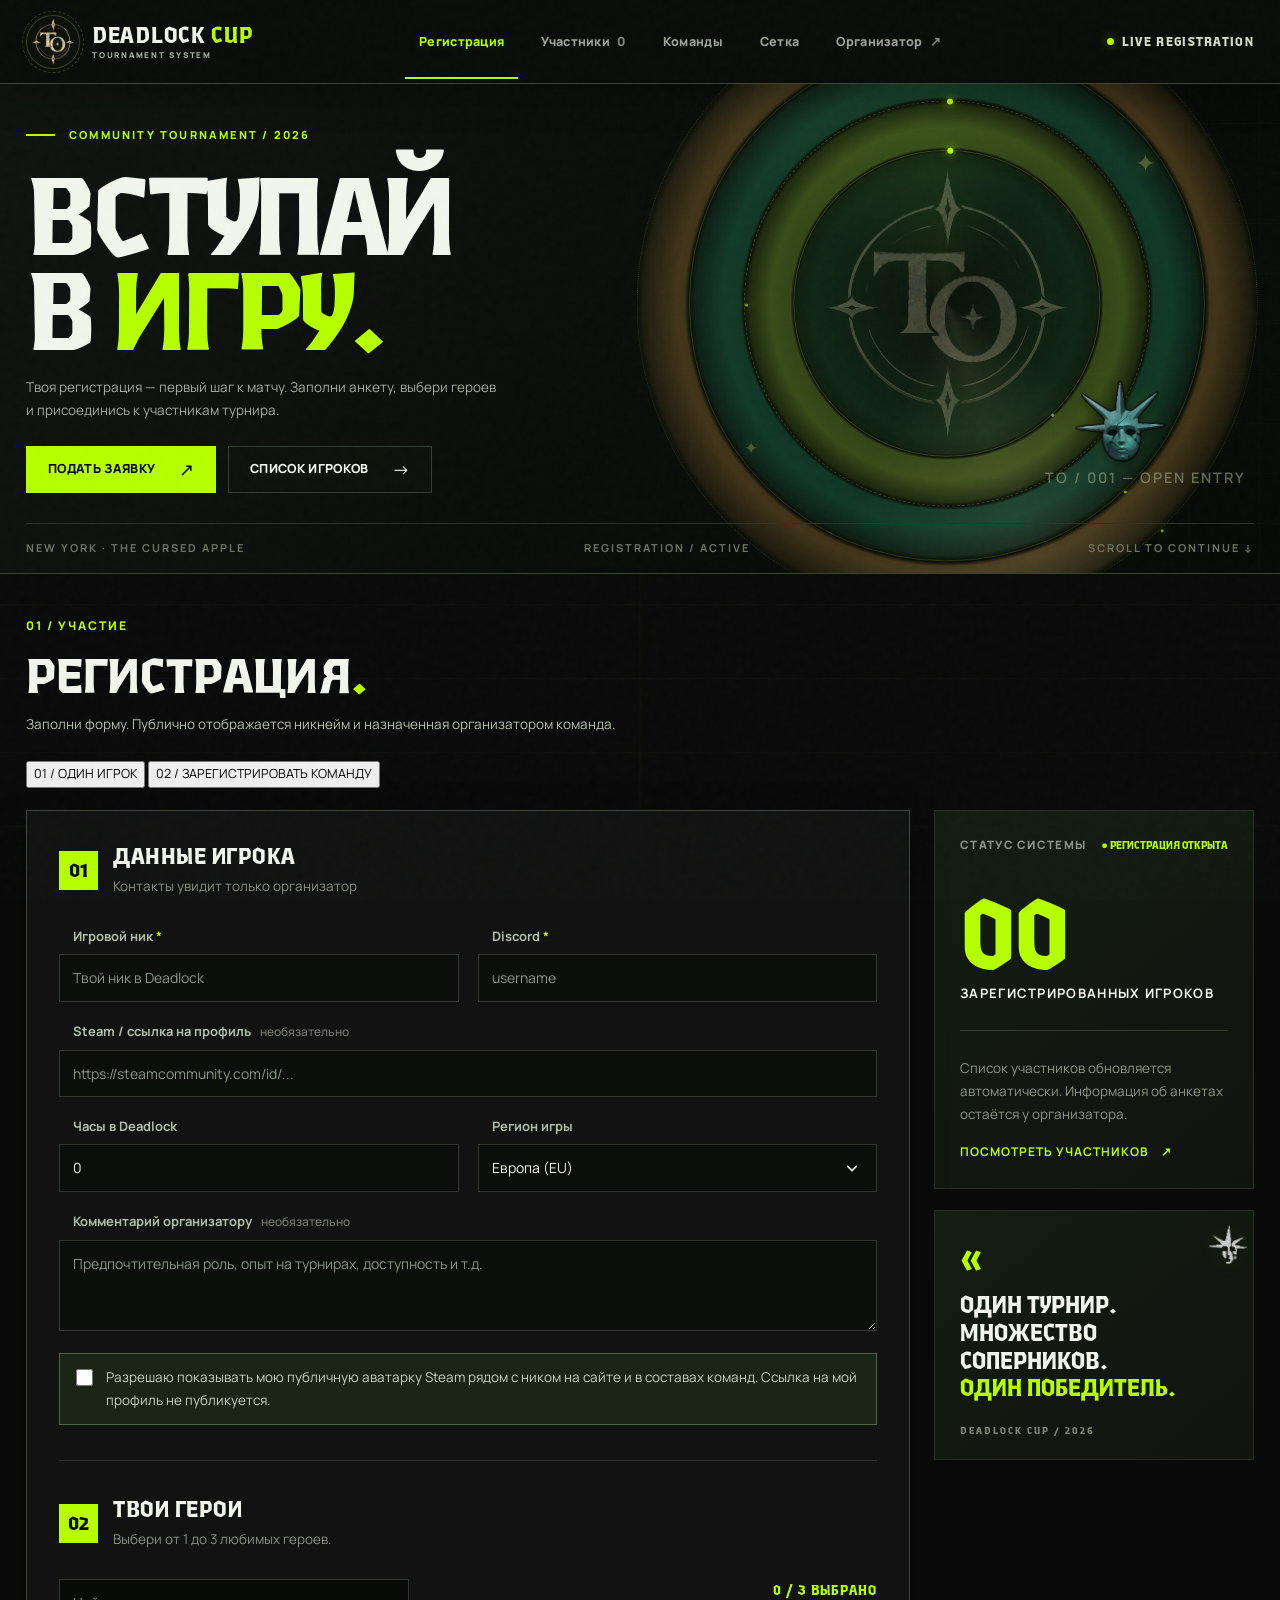
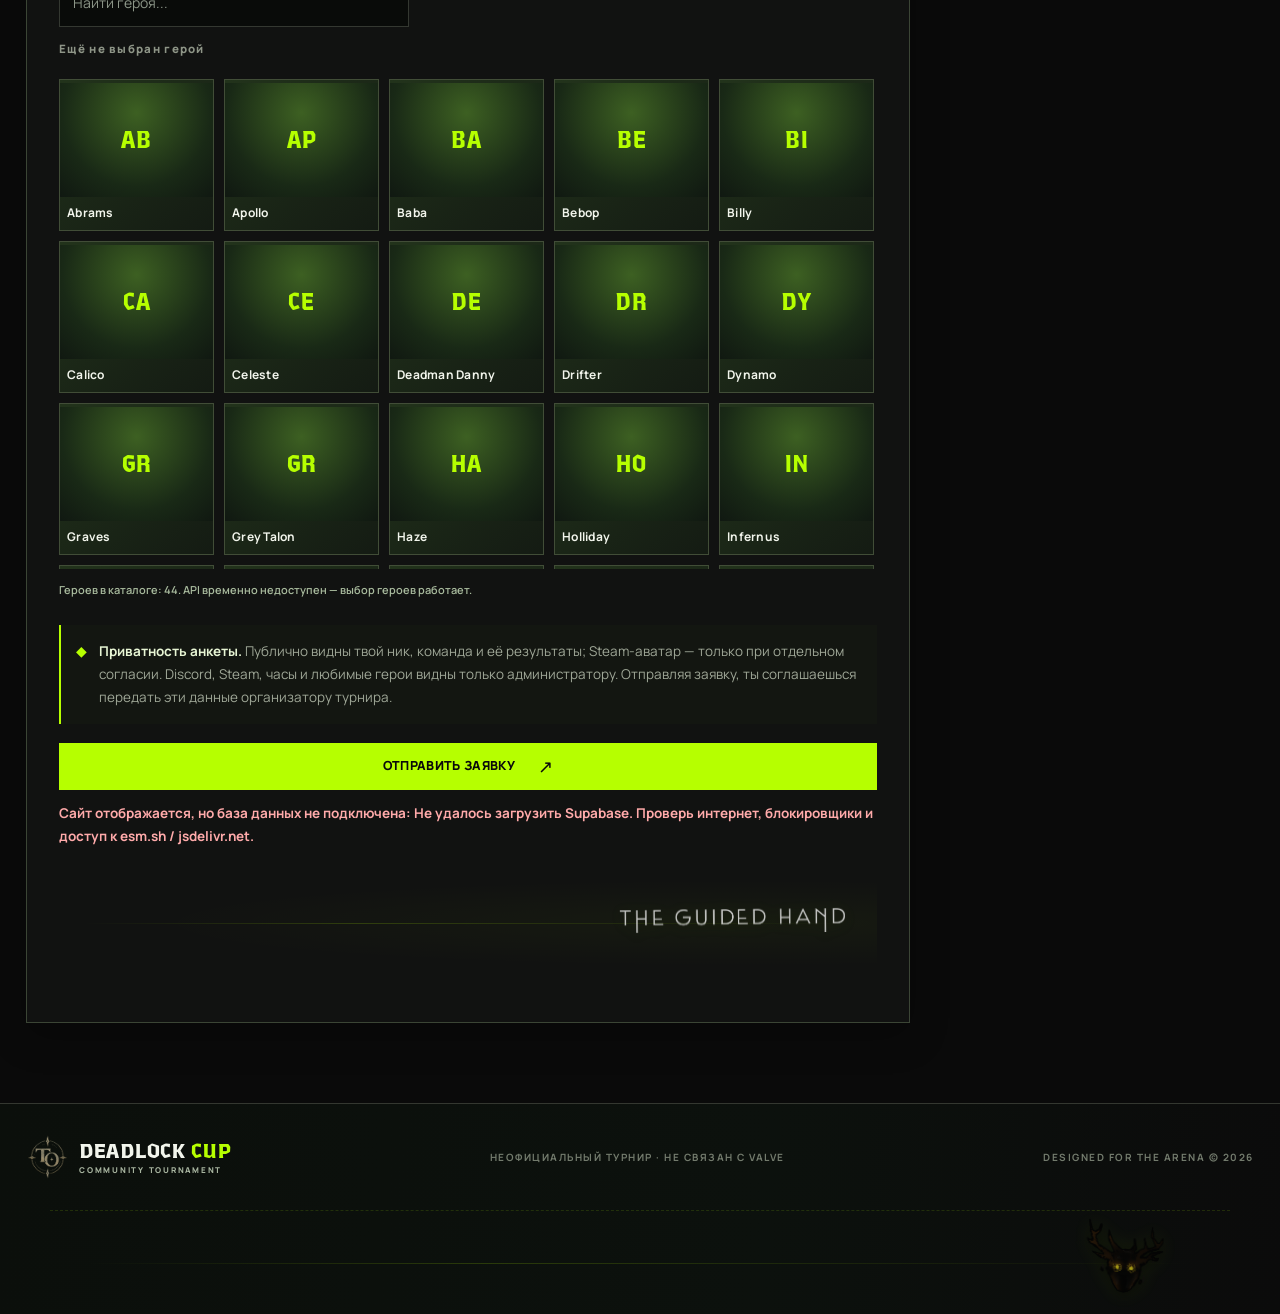
==== commit 0295391a: "v3.14.5 hot fix" ====
--- a/index.html
+++ b/index.html
@@ -22,6 +22,7 @@
   <link rel="stylesheet" href="./typography-v3142.css?v=3.14.2">
   <link rel="stylesheet" href="./orbits-v3143.css?v=3.14.3">
   <link rel="stylesheet" href="./field-label-align-v3144.css?v=3.14.4">
+  <link rel="stylesheet" href="./select-arrow-v3145.css?v=3.14.5">
 </head>
 <body>
   <div class="noise" aria-hidden="true"></div>
--- a/select-arrow-v3145.css
+++ b/select-arrow-v3145.css
@@ -0,0 +1,25 @@
+/* Deadlock Cup v3.14.5 — inset native select arrows from right borders.
+   The default browser chevron is replaced with a consistent, positioned icon.
+   Only single-choice select controls are affected; forms/data/JS stay unchanged. */
+select:not([multiple]) {
+  -webkit-appearance: none;
+  appearance: none;
+  padding-right: 44px !important;
+  background-image: url("data:image/svg+xml,%3Csvg xmlns='http://www.w3.org/2000/svg' width='14' height='10' viewBox='0 0 14 10'%3E%3Cpath d='M2 2.5 7 7.5 12 2.5' fill='none' stroke='%23e1e9d9' stroke-width='2' stroke-linecap='round' stroke-linejoin='round'/%3E%3C/svg%3E") !important;
+  background-repeat: no-repeat !important;
+  background-position: right 18px center !important;
+  background-size: 12px 9px !important;
+}
+
+/* Narrow dropdowns in team administration should keep enough text space. */
+.t-assignment-select,
+.team-profile-heroes select {
+  padding-right: 32px !important;
+  background-position: right 12px center !important;
+}
+
+/* Disabled controls keep the same arrow placement. */
+select:disabled {
+  opacity: .65;
+  cursor: not-allowed;
+}
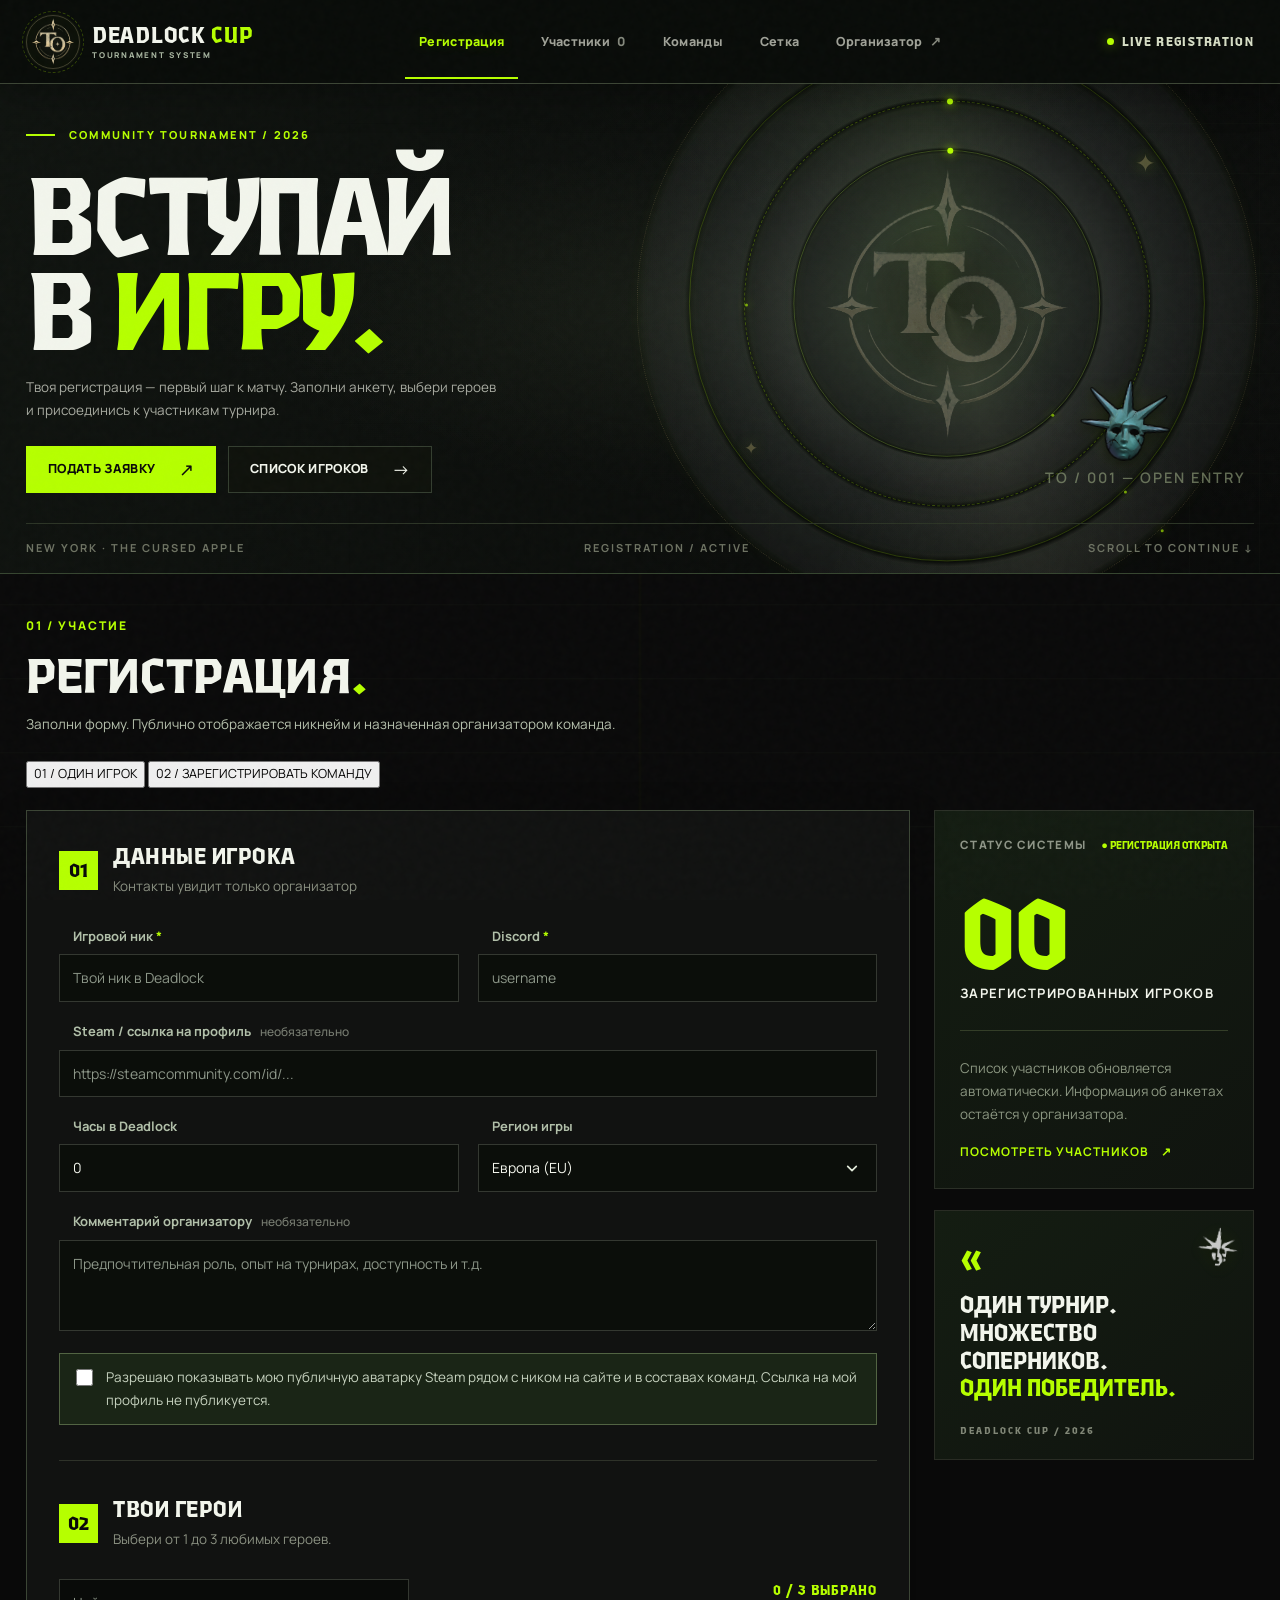
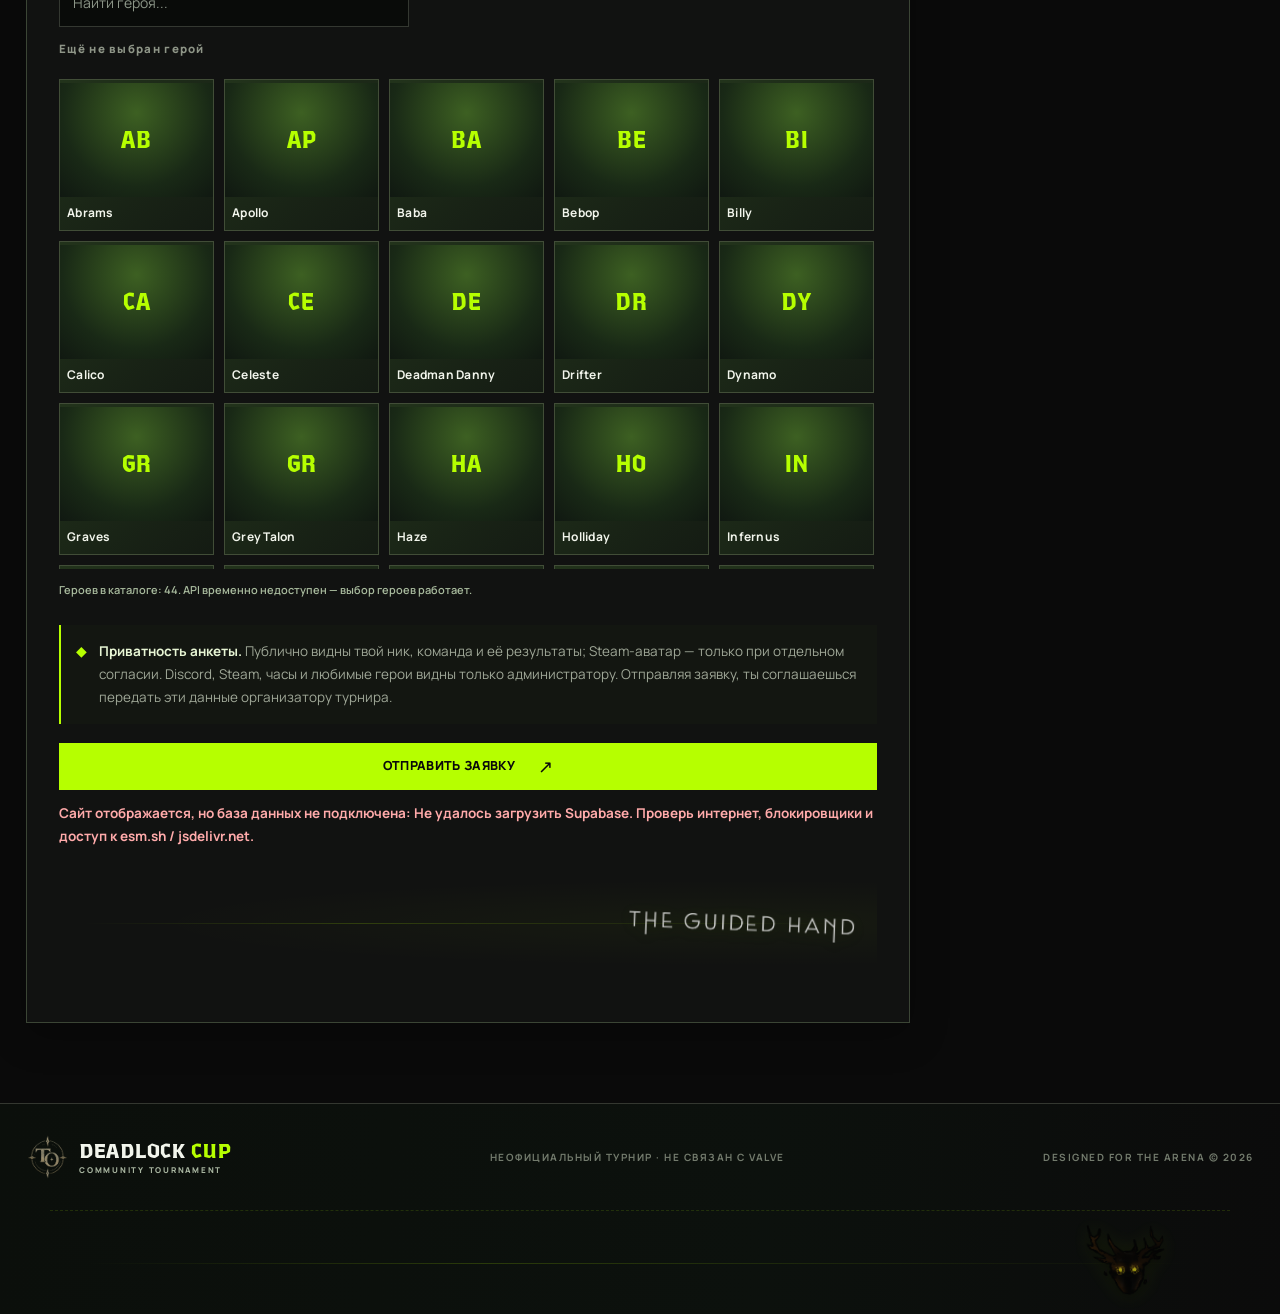
==== commit 6e221323: "v3.14.6 hot fix" ====
--- a/index.html
+++ b/index.html
@@ -23,6 +23,7 @@
   <link rel="stylesheet" href="./orbits-v3143.css?v=3.14.3">
   <link rel="stylesheet" href="./field-label-align-v3144.css?v=3.14.4">
   <link rel="stylesheet" href="./select-arrow-v3145.css?v=3.14.5">
+  <link rel="stylesheet" href="./orbits-v3146.css?v=3.14.6">
 </head>
 <body>
   <div class="noise" aria-hidden="true"></div>
--- a/orbits-v3146.css
+++ b/orbits-v3146.css
@@ -0,0 +1,78 @@
+
+/* Deadlock Cup v3.14.6 — Lime to Gray orbit grading
+   Load after orbits-v3143.css. Recolors every orbit band from lime into smoky gray,
+   matching the darker site background without reverting to teal/brass. */
+
+.hero-banner {
+  background:
+    radial-gradient(ellipse at 52% 46%, rgba(167, 196, 126, 0.055), transparent 43%),
+    radial-gradient(ellipse at 76% 44%, rgba(94, 104, 94, 0.07), transparent 58%),
+    linear-gradient(115deg, #101410, #0b0d0b 66%, #090a09);
+}
+
+/* Main orbit: each band gets its own lime -> gray identity. */
+.dc-orbit-band.band-core {
+  background: radial-gradient(circle closest-side at center,
+    rgba(163, 190, 121, 0.10) 0%,
+    rgba(108, 129, 104, 0.28) 58%,
+    rgba(54, 59, 56, 0.34) 100%) !important;
+}
+
+.dc-orbit-band.band-olive {
+  background: radial-gradient(circle closest-side at center,
+    rgba(198, 255, 79, 0.18) 0%,
+    rgba(151, 180, 111, 0.33) 42%,
+    rgba(111, 119, 112, 0.28) 76%,
+    rgba(77, 83, 80, 0.18) 100%) !important;
+}
+
+.dc-orbit-band.band-emerald {
+  background: radial-gradient(circle closest-side at center,
+    rgba(174, 245, 95, 0.16) 0%,
+    rgba(136, 164, 118, 0.29) 40%,
+    rgba(99, 108, 103, 0.26) 74%,
+    rgba(66, 72, 70, 0.18) 100%) !important;
+}
+
+.dc-orbit-band.band-brass {
+  background: radial-gradient(circle closest-side at center,
+    rgba(162, 224, 93, 0.14) 0%,
+    rgba(126, 145, 115, 0.24) 38%,
+    rgba(95, 102, 98, 0.25) 72%,
+    rgba(70, 74, 72, 0.16) 100%) !important;
+}
+
+/* Small section circles use the same family: lime near the inner edge, gray outside. */
+.dc-mini-band.mini-core {
+  background: radial-gradient(circle closest-side at center,
+    rgba(159, 191, 119, 0.10) 0%,
+    rgba(103, 121, 101, 0.24) 58%,
+    rgba(50, 55, 53, 0.30) 100%) !important;
+}
+
+.dc-mini-band.mini-olive {
+  background: radial-gradient(circle closest-side at center,
+    rgba(190, 255, 81, 0.16) 0%,
+    rgba(142, 169, 108, 0.29) 42%,
+    rgba(103, 109, 105, 0.22) 75%,
+    rgba(73, 78, 76, 0.15) 100%) !important;
+}
+
+.dc-mini-band.mini-emerald {
+  background: radial-gradient(circle closest-side at center,
+    rgba(169, 240, 98, 0.15) 0%,
+    rgba(128, 149, 112, 0.25) 40%,
+    rgba(92, 99, 95, 0.22) 74%,
+    rgba(64, 69, 67, 0.14) 100%) !important;
+}
+
+/* Tone down moving glints so the new gray gradient remains visible. */
+.dc-orbit-band::after,
+.dc-mini-band::after {
+  background: conic-gradient(from 65deg,
+      transparent 0 58deg,
+      rgba(235, 238, 184, 0.055) 97deg,
+      transparent 140deg 230deg,
+      rgba(184, 255, 102, 0.05) 290deg,
+      transparent 330deg 360deg) !important;
+}
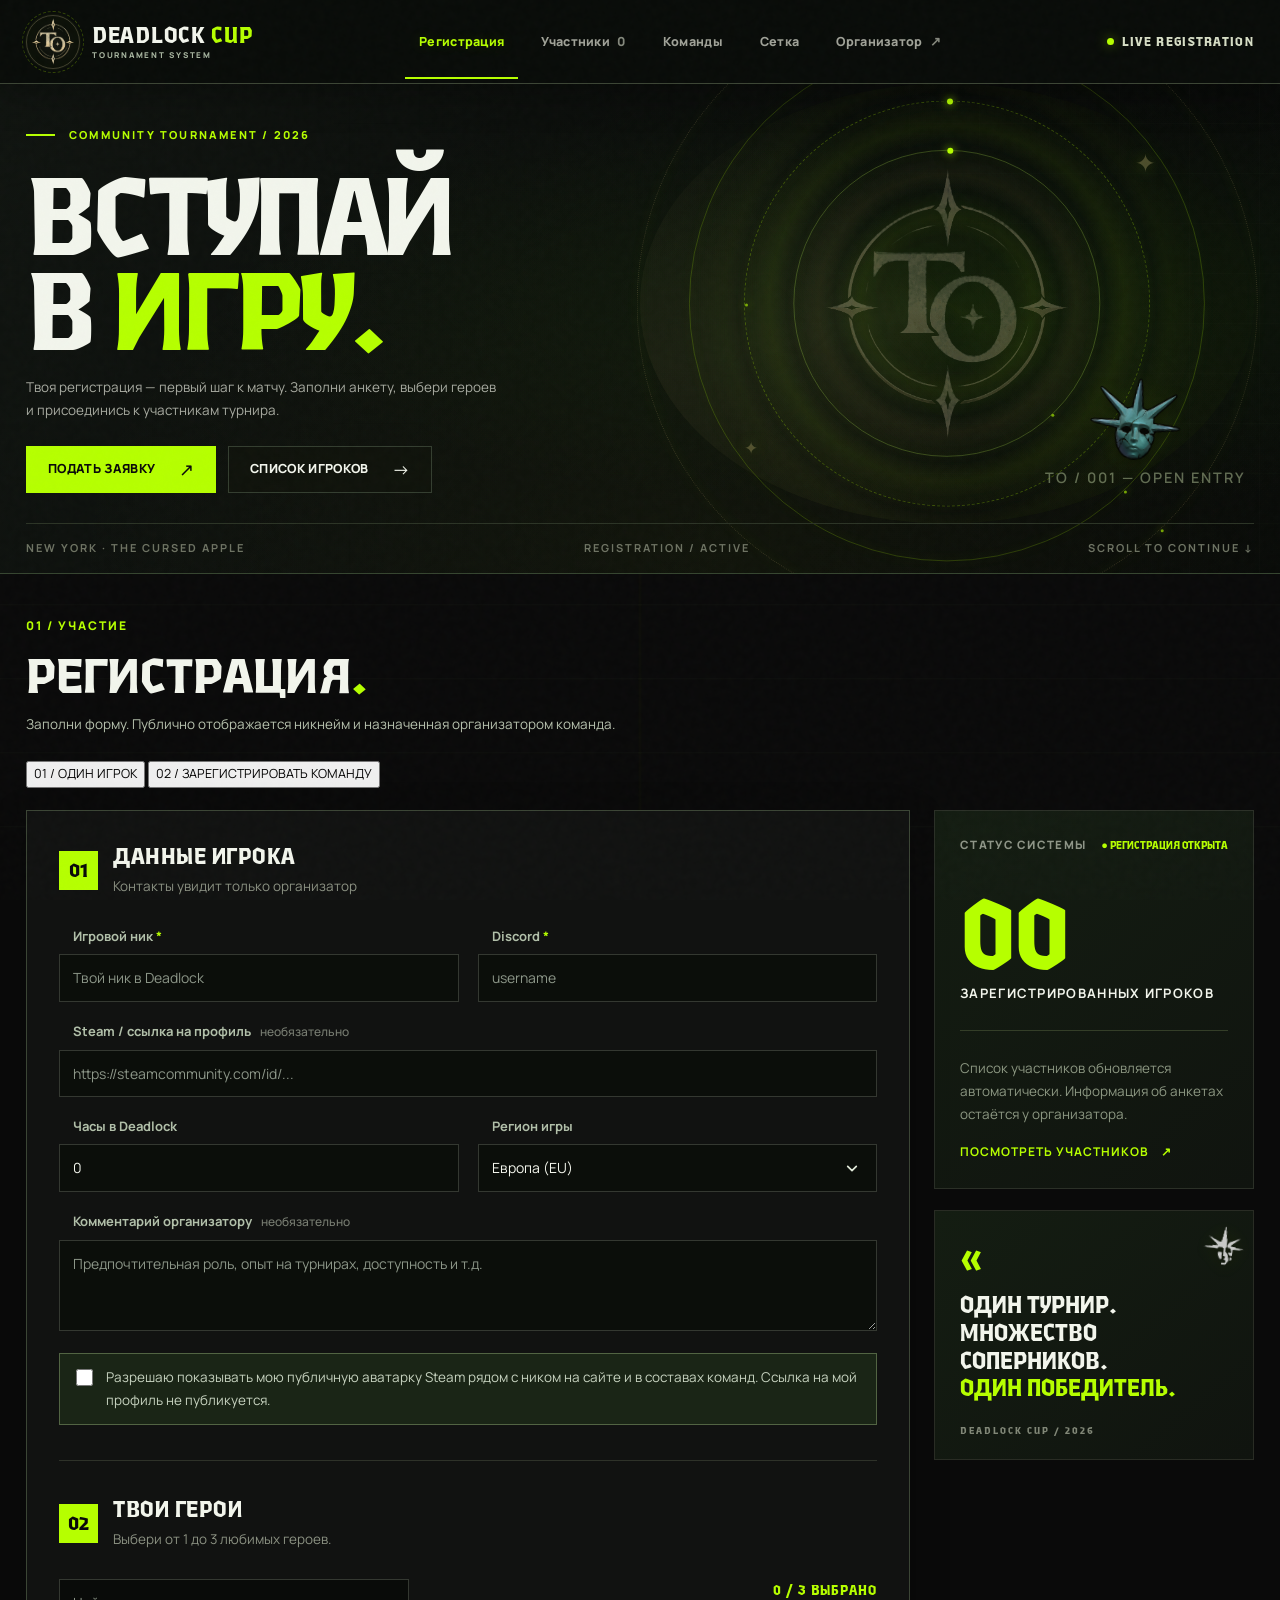
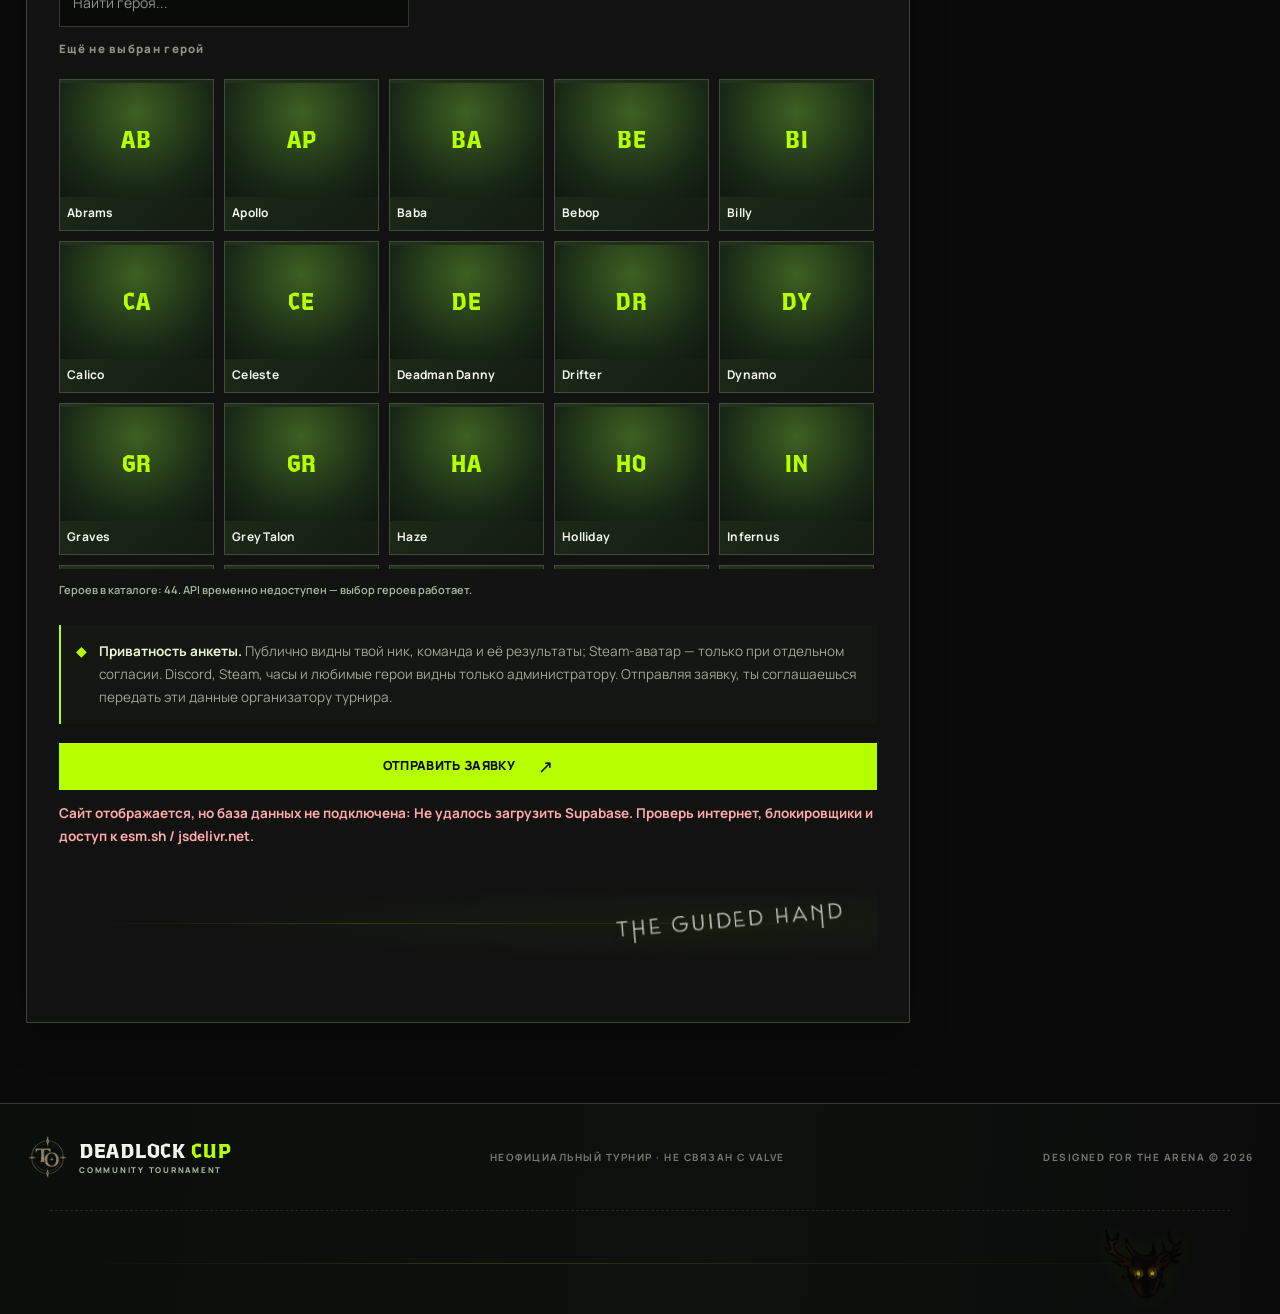
==== commit 8a3fb2c9: "Add files via upload" ====
--- a/index.html
+++ b/index.html
@@ -18,12 +18,12 @@
   <link rel="stylesheet" href="./teams-v38.css?v=3.8">
   <link rel="stylesheet" href="./easter-eggs.css?v=3.13">
   <link rel="stylesheet" href="./teams-v310.css?v=3.10">
-  <link rel="stylesheet" href="./theme-v314.css?v=3.14.1">
+  <link rel="stylesheet" href="./theme-v314.css?v=3.14.7">
   <link rel="stylesheet" href="./typography-v3142.css?v=3.14.2">
-  <link rel="stylesheet" href="./orbits-v3143.css?v=3.14.3">
+
   <link rel="stylesheet" href="./field-label-align-v3144.css?v=3.14.4">
   <link rel="stylesheet" href="./select-arrow-v3145.css?v=3.14.5">
-  <link rel="stylesheet" href="./orbits-v3146.css?v=3.14.6">
+
 </head>
 <body>
   <div class="noise" aria-hidden="true"></div>
@@ -52,11 +52,7 @@
         <div class="hero-right" aria-hidden="true">
           <div class="dc-orbit-system">
             <div class="dc-orbit-wash"></div>
-            <!-- v3.14.3: every annular space has its own clipped gradient -->
-            <span class="dc-orbit-band band-core"></span>
-            <span class="dc-orbit-band band-olive"></span>
-            <span class="dc-orbit-band band-emerald"></span>
-            <span class="dc-orbit-band band-brass"></span>
+
             <div class="hero-ring ring-a"></div>
             <div class="hero-ring ring-b"></div>
             <div class="hero-ring ring-c"></div>
@@ -130,7 +126,7 @@
       <section id="view-roster" class="view dc-decorated-view" hidden>
         <div class="dc-view-hero dc-view-hero-roster">
         <!-- Decorative orbital system: no interactive elements -->
-        <div class="dc-section-art" aria-hidden="true"><div class="dc-section-halo"></div><span class="dc-mini-band mini-core"></span><span class="dc-mini-band mini-olive"></span><span class="dc-mini-band mini-emerald"></span><i class="dc-mini-ring mini-a"></i><i class="dc-mini-ring mini-b"></i><i class="dc-mini-ring mini-c"></i><img src="./assets/to-emblem.png" alt=""></div>
+        <div class="dc-section-art" aria-hidden="true"><div class="dc-section-halo"></div><i class="dc-mini-ring mini-a"></i><i class="dc-mini-ring mini-b"></i><i class="dc-mini-ring mini-c"></i><img src="./assets/to-emblem.png" alt=""></div>
         
         <div class="section-kicker">02 / УЧАСТНИКИ</div>
         <div class="section-heading"><div><h2>СПИСОК ИГРОКОВ<span class="dot">.</span></h2><p>Публично доступны никнеймы и аватары только при согласии участника. Анкеты скрыты.</p></div><span class="section-numeral">02—03</span></div>
@@ -140,7 +136,7 @@
 
       <section id="view-teams" class="view dc-decorated-view" hidden>
         <div class="dc-view-hero dc-view-hero-teams">
-        <div class="dc-section-art" aria-hidden="true"><div class="dc-section-halo"></div><span class="dc-mini-band mini-core"></span><span class="dc-mini-band mini-olive"></span><span class="dc-mini-band mini-emerald"></span><i class="dc-mini-ring mini-a"></i><i class="dc-mini-ring mini-b"></i><i class="dc-mini-ring mini-c"></i><img src="./assets/to-emblem.png" alt=""></div>
+        <div class="dc-section-art" aria-hidden="true"><div class="dc-section-halo"></div><i class="dc-mini-ring mini-a"></i><i class="dc-mini-ring mini-b"></i><i class="dc-mini-ring mini-c"></i><img src="./assets/to-emblem.png" alt=""></div>
         
         <div class="section-kicker">03 / КОМАНДЫ</div>
         <div class="section-heading"><div><h2>КОМАНДЫ<span class="dot">.</span></h2><p>Актуальные составы по 6 человек. Организатор может менять их в любой момент.</p></div><span class="section-numeral" id="publicTeamCount">0</span></div>
@@ -149,7 +145,7 @@
       </section>
       <section id="view-bracket" class="view dc-decorated-view" hidden>
         <div class="dc-view-hero dc-view-hero-bracket">
-        <div class="dc-section-art" aria-hidden="true"><div class="dc-section-halo"></div><span class="dc-mini-band mini-core"></span><span class="dc-mini-band mini-olive"></span><span class="dc-mini-band mini-emerald"></span><i class="dc-mini-ring mini-a"></i><i class="dc-mini-ring mini-b"></i><i class="dc-mini-ring mini-c"></i><img src="./assets/to-emblem.png" alt=""></div>
+        <div class="dc-section-art" aria-hidden="true"><div class="dc-section-halo"></div><i class="dc-mini-ring mini-a"></i><i class="dc-mini-ring mini-b"></i><i class="dc-mini-ring mini-c"></i><img src="./assets/to-emblem.png" alt=""></div>
         
         <div class="section-kicker">04 / ТУРНИР</div>
         <div class="section-heading"><div><h2>ТУРНИРНАЯ СЕТКА<span class="dot">.</span></h2><p>Этапы, счёт и продвижение победителей обновляются автоматически.</p></div></div>
@@ -158,7 +154,7 @@
       </section>
       <section id="view-admin" class="view dc-decorated-view" hidden>
         <div class="dc-view-hero dc-view-hero-admin">
-        <div class="dc-section-art" aria-hidden="true"><div class="dc-section-halo"></div><span class="dc-mini-band mini-core"></span><span class="dc-mini-band mini-olive"></span><span class="dc-mini-band mini-emerald"></span><i class="dc-mini-ring mini-a"></i><i class="dc-mini-ring mini-b"></i><i class="dc-mini-ring mini-c"></i><img src="./assets/to-emblem.png" alt=""></div>
+        <div class="dc-section-art" aria-hidden="true"><div class="dc-section-halo"></div><i class="dc-mini-ring mini-a"></i><i class="dc-mini-ring mini-b"></i><i class="dc-mini-ring mini-c"></i><img src="./assets/to-emblem.png" alt=""></div>
         
         <div class="section-kicker">03 / УПРАВЛЕНИЕ</div>
         <div class="section-heading"><div><h2>ПАНЕЛЬ ТУРНИРА<span class="dot">.</span></h2><p>Закрытая зона организатора. Доступ по Supabase Auth и роли администратора.</p></div><span class="section-numeral">03—03</span></div>
--- a/theme-v314.css
+++ b/theme-v314.css
@@ -14,12 +14,6 @@
   --to-body: #d2dacd;
   --to-muted: #9ca995;
   --to-orbit: rgba(182,255,0,.25);
-  /* Five subtle, independently tinted orbital bands (center -> outside). */
-  --to-orbit-core: rgba(51, 80, 38, .14);
-  --to-orbit-inner: rgba(146, 179, 70, .21);
-  --to-orbit-middle: rgba(51, 119, 70, .21);
-  --to-orbit-outer: rgba(183, 151, 69, .20);
-  --to-orbit-edge: rgba(82, 132, 56, .16);
   --to-body-font: 'Manrope Cup', Manrope, 'Segoe UI', Arial, sans-serif;
   --to-display-font: 'Valve Occult Local', 'Deadlock Occult', Rajdhani, Impact, sans-serif;
 }
@@ -110,51 +104,15 @@
   pointer-events: none;
   filter: drop-shadow(0 0 36px rgba(182,255,0,.07));
 }
-/* The circular regions between the orbit paths have separate tonal bands.
-   The transitions use ~1% ramps, avoiding hard concentric stripes. */
 .dc-orbit-wash {
-  position: absolute;
-  inset: -3%;
-  border-radius: 50%;
+  position: absolute; inset: -3%; border-radius: 50%;
   background:
-    radial-gradient(circle at center,
-      var(--to-orbit-core) 0%,
-      rgba(59, 86, 43, .14) 23.8%,
-      var(--to-orbit-inner) 25.2%,
-      rgba(146, 179, 70, .17) 32.2%,
-      var(--to-orbit-middle) 33.35%,
-      rgba(51, 119, 70, .16) 40.9%,
-      var(--to-orbit-outer) 42.15%,
-      rgba(183, 151, 69, .14) 49.5%,
-      var(--to-orbit-edge) 50.6%,
-      rgba(82, 132, 56, .06) 54%,
-      transparent 60%),
-    conic-gradient(from 38deg,
-      transparent 0deg,
-      rgba(182, 255, 0, .018) 80deg,
-      transparent 132deg,
-      rgba(240, 213, 143, .047) 221deg,
-      transparent 290deg);
+    radial-gradient(circle,rgba(182,255,0,.015) 0 18%,rgba(182,255,0,.055) 23%,transparent 30%,
+    rgba(199,167,83,.06) 34%,transparent 42%,rgba(182,255,0,.055) 47%,transparent 55%,
+    rgba(182,255,0,.025) 59%,transparent 70%),
+    conic-gradient(from 42deg,transparent 0deg,rgba(182,255,0,.025) 80deg,
+      transparent 128deg,rgba(239,213,138,.05) 216deg,transparent 290deg);
   animation: dc-orbit-breathe 6.5s ease-in-out infinite alternate;
-}
-/* Moving light is deliberately muted and clipped to the orbital bands. */
-.dc-orbit-wash::after {
-  content: '';
-  position: absolute;
-  inset: 0;
-  border-radius: inherit;
-  background: conic-gradient(from 90deg,
-    transparent 0deg,
-    rgba(211, 235, 132, .055) 56deg,
-    transparent 115deg,
-    rgba(206, 174, 94, .052) 226deg,
-    transparent 302deg);
-  -webkit-mask-image: radial-gradient(circle,
-    transparent 0 23.5%, #000 26% 48.8%, transparent 52%);
-  mask-image: radial-gradient(circle,
-    transparent 0 23.5%, #000 26% 48.8%, transparent 52%);
-  animation: dc-orbit-hue-drift 105s linear infinite;
-  pointer-events: none;
 }
 .hero-right .hero-monogram { display:none !important; }
 .dc-orbit-logo {
@@ -204,26 +162,10 @@
   width: clamp(220px,26vw,320px);aspect-ratio:1;
   pointer-events:none;isolation:isolate;opacity:.94;
 }
-/* Matching graded rings on the banners of other site sections. */
-.dc-section-halo {
-  position: absolute;
-  inset: -8%;
-  border-radius: 50%;
-  background:
-    radial-gradient(circle at center,
-      rgba(48, 73, 35, .10) 0 23%,
-      rgba(147, 178, 73, .18) 25%,
-      rgba(147, 178, 73, .13) 34.5%,
-      rgba(56, 123, 76, .18) 36%,
-      rgba(56, 123, 76, .13) 45.3%,
-      rgba(186, 154, 80, .16) 47%,
-      rgba(186, 154, 80, .05) 53%,
-      transparent 60%),
-    conic-gradient(from 25deg, transparent 0deg,
-      rgba(197, 227, 109, .026) 95deg,
-      transparent 175deg, rgba(223, 183, 91, .03) 270deg,
-      transparent 350deg);
-  animation: dc-orbit-breathe 6s ease-in-out infinite alternate;
+.dc-section-halo {position:absolute;inset:-8%;border-radius:50%;background:
+  radial-gradient(circle,rgba(182,255,0,.025) 0 24%,rgba(182,255,0,.085) 32%,transparent 40%,
+    rgba(210,189,120,.055) 48%,transparent 59%,rgba(182,255,0,.035) 65%,transparent 75%);
+  animation:dc-orbit-breathe 6s ease-in-out infinite alternate;
 }
 .dc-mini-ring {position:absolute;display:block;left:50%;top:50%;aspect-ratio:1;border-radius:50%;}
 .dc-mini-ring::before{content:'';position:absolute;left:50%;top:-3px;width:5px;height:5px;border-radius:50%;background:#b6ff00;box-shadow:0 0 12px #b6ff0088;}
@@ -240,10 +182,6 @@
 .dc-footer-brand>img {display:block;width:43px;height:46px;object-fit:contain;opacity:.66;}
 
 /* More movement, without floating UI over forms or affecting functionality. */
-@keyframes dc-orbit-hue-drift {
-  from { transform: rotate(0deg); }
-  to   { transform: rotate(360deg); }
-}
 @keyframes dc-to-spin{from{transform:rotate(0)}to{transform:rotate(360deg)}}
 @keyframes dc-orbit-turn-a{from{transform:translate(-50%,-50%) rotate(0)}to{transform:translate(-50%,-50%) rotate(360deg)}}
 @keyframes dc-orbit-turn-b{from{transform:translate(-50%,-50%) rotate(360deg)}to{transform:translate(-50%,-50%) rotate(0)}}
@@ -294,7 +232,7 @@
 }
 @media(prefers-reduced-motion:reduce){
   .dc-brand-mark::before,.hero-right .hero-ring,.dc-orbit-wash,.dc-orbit-logo,
-  .dc-orbit-compass,.dc-orbit-wash::after,.dc-section-halo,.dc-mini-ring,.dc-section-art>img,
+  .dc-orbit-compass,.dc-section-halo,.dc-mini-ring,.dc-section-art>img,
   .hero-left h1,.hero-left .eyebrow,.hero-left>p,.hero-actions,
   .dc-appear,.view:not([hidden]) > .dc-view-hero .section-heading,
   .view:not([hidden]) > .dc-view-hero .section-kicker{animation:none!important;}
